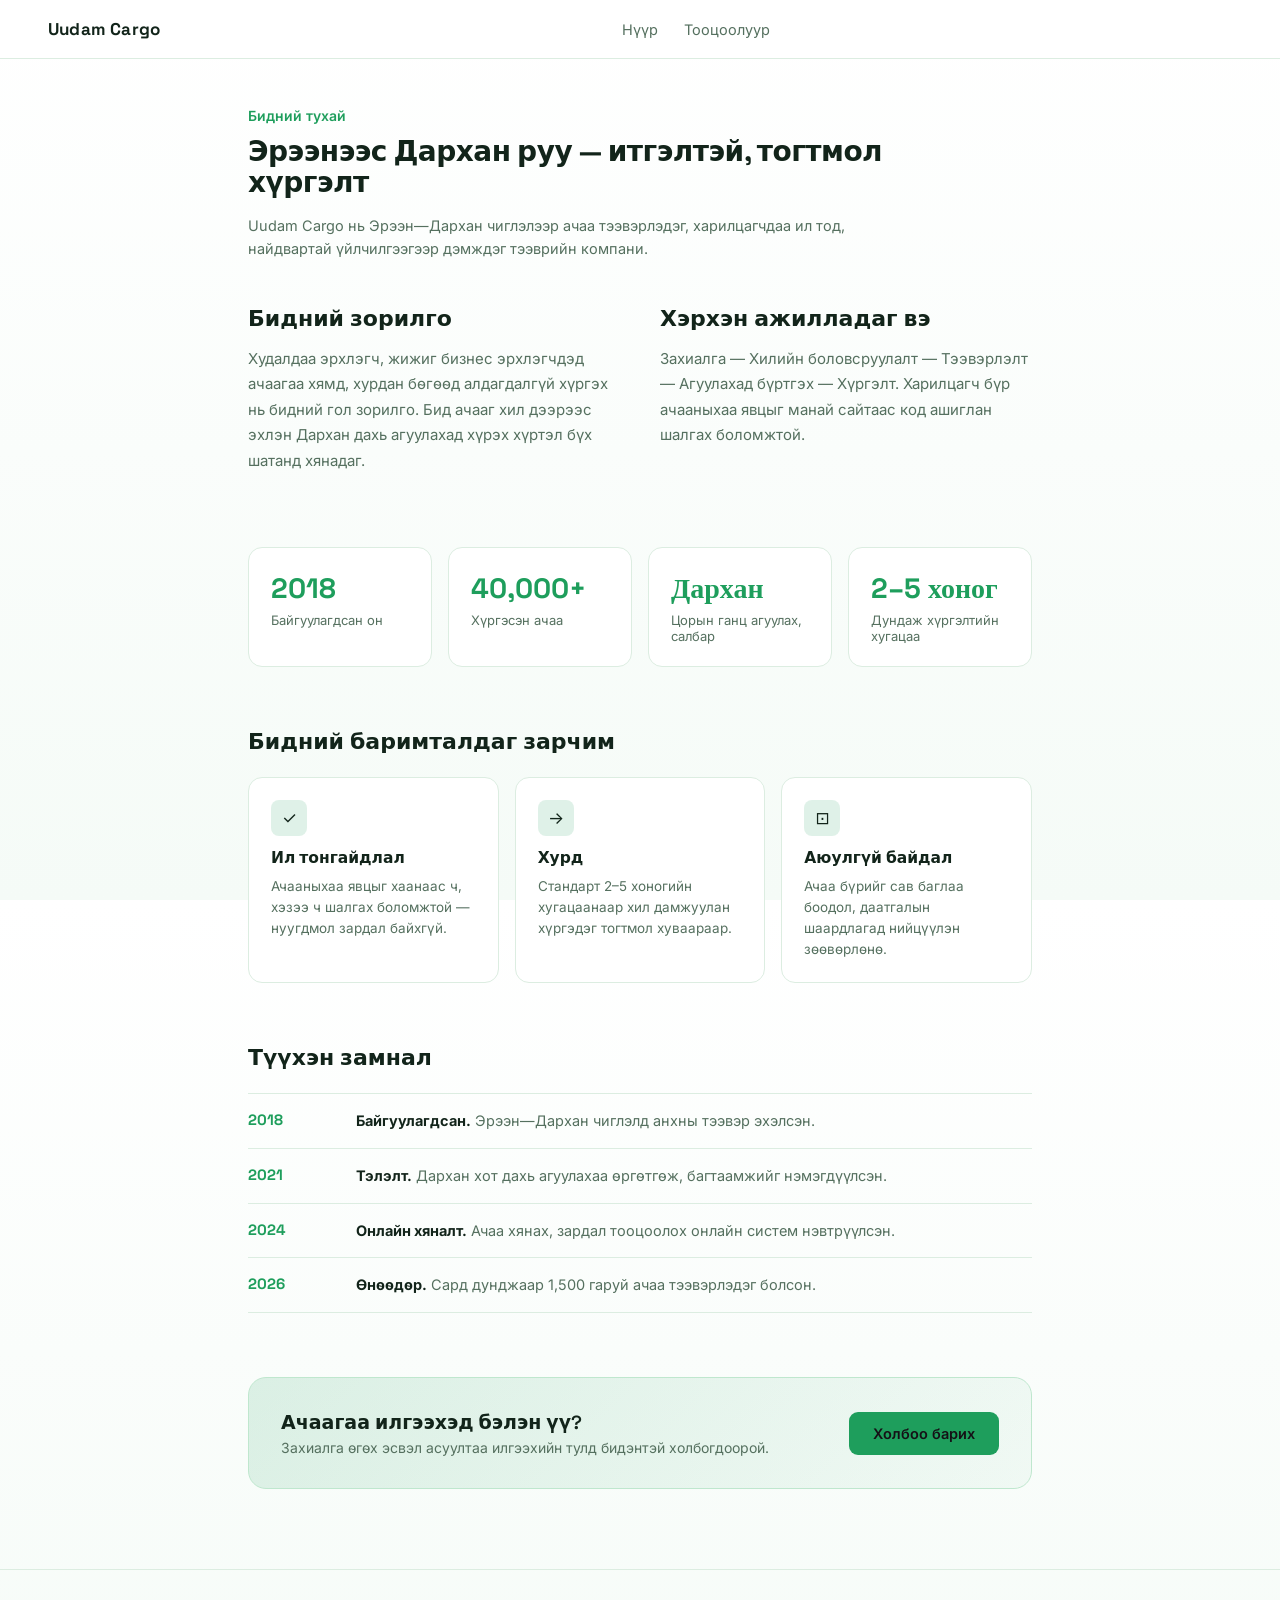
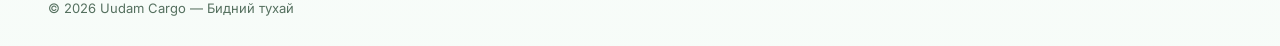
==== about.html @ 62b92b25 "edited" ====
<!DOCTYPE html>
<html lang="mn">
<head>
<meta charset="UTF-8">
<meta name="viewport" content="width=device-width, initial-scale=1, viewport-fit=cover">
<title>Бидний тухай — УУДАМ CARGO</title>
<link rel="preconnect" href="https://fonts.googleapis.com">
<link rel="preconnect" href="https://fonts.gstatic.com" crossorigin>
<link href="https://fonts.googleapis.com/css2?family=Space+Grotesk:wght@500;600;700&family=Inter:wght@400;500;600&display=swap" rel="stylesheet">
<link rel="stylesheet" href="style.css">
</head>
<body>

<header>
  <a class="brand" href="index.html">
    <div class="logo-word">Uudam Cargo</div>
  </a>
  <nav>
    <a href="index.html">Нүүр</a>
    <a href="calculator.html">Тооцоолуур</a>
  </nav>
  <div class="header-actions">
    <button class="hamburger-btn" id="hamburgerBtn" onclick="toggleDrawer()" aria-label="Цэс нээх">
      <span></span>
      <span></span>
      <span></span>
    </button>
  </div>
</header>

<nav class="nav-drawer" id="navDrawer">
  <button class="drawer-close" onclick="toggleDrawer()" aria-label="Хаах">×</button>
  <a href="#" style="color:var(--text)">Бидний тухай</a>
  <a href="index.html#contact">Холбоо барих</a>
</nav>

<main>
  <div class="eyebrow">Бидний тухай</div>
  <h1>Эрээнээс Дархан руу — итгэлтэй, тогтмол хүргэлт</h1>
  <p class="sub">Uudam Cargo нь Эрээн—Дархан чиглэлээр ачаа тээвэрлэдэг, харилцагчдаа ил тод, найдвартай үйлчилгээгээр дэмждэг тээврийн компани.</p>

  <div class="story">
    <div>
      <h2>Бидний зорилго</h2>
      <p>Худалдаа эрхлэгч, жижиг бизнес эрхлэгчдэд ачаагаа хямд, хурдан бөгөөд алдагдалгүй хүргэх нь бидний гол зорилго. Бид ачааг хил дээрээс эхлэн Дархан дахь агуулахад хүрэх хүртэл бүх шатанд хянадаг.</p>
    </div>
    <div>
      <h2>Хэрхэн ажилладаг вэ</h2>
      <p>Захиалга — Хилийн боловсруулалт — Тээвэрлэлт — Агуулахад бүртгэх — Хүргэлт. Харилцагч бүр ачааныхаа явцыг манай сайтаас код ашиглан шалгах боломжтой.</p>
    </div>
  </div>

  <div class="stats">
    <div class="stat"><div class="n">2018</div><div class="l">Байгуулагдсан он</div></div>
    <div class="stat"><div class="n">40,000+</div><div class="l">Хүргэсэн ачаа</div></div>
    <div class="stat"><div class="n">Дархан</div><div class="l">Цорын ганц агуулах, салбар</div></div>
    <div class="stat"><div class="n">2–5 хоног</div><div class="l">Дундаж хүргэлтийн хугацаа</div></div>
  </div>

  <div class="values">
    <h2>Бидний баримталдаг зарчим</h2>
    <div class="value-grid">
      <div class="value-card">
        <div class="ic">✓</div>
        <h3>Ил тонгайдлал</h3>
        <p>Ачааныхаа явцыг хаанаас ч, хэзээ ч шалгах боломжтой — нуугдмол зардал байхгүй.</p>
      </div>
      <div class="value-card">
        <div class="ic">→</div>
        <h3>Хурд</h3>
        <p>Стандарт 2–5 хоногийн хугацаанаар хил дамжуулан хүргэдэг тогтмол хуваараар.</p>
      </div>
      <div class="value-card">
        <div class="ic">⊡</div>
        <h3>Аюулгүй байдал</h3>
        <p>Ачаа бүрийг сав баглаа боодол, даатгалын шаардлагад нийцүүлэн зөөвөрлөнө.</p>
      </div>
    </div>
  </div>

  <div class="timeline">
    <h2>Түүхэн замнал</h2>
    <div class="t-row">
      <div class="yr">2018</div>
      <p><strong>Байгуулагдсан.</strong> Эрээн—Дархан чиглэлд анхны тээвэр эхэлсэн.</p>
    </div>
    <div class="t-row">
      <div class="yr">2021</div>
      <p><strong>Тэлэлт.</strong> Дархан хот дахь агуулахаа өргөтгөж, багтаамжийг нэмэгдүүлсэн.</p>
    </div>
    <div class="t-row">
      <div class="yr">2024</div>
      <p><strong>Онлайн хяналт.</strong> Ачаа хянах, зардал тооцоолох онлайн систем нэвтрүүлсэн.</p>
    </div>
    <div class="t-row">
      <div class="yr">2026</div>
      <p><strong>Өнөөдөр.</strong> Сард дунджаар 1,500 гаруй ачаа тээвэрлэдэг болсон.</p>
    </div>
  </div>

  <div class="cta-band">
    <div>
      <h3>Ачаагаа илгээхэд бэлэн үү?</h3>
      <p>Захиалга өгөх эсвэл асуултаа илгээхийн тулд бидэнтэй холбогдоорой.</p>
    </div>
    <button class="cta-btn">Холбоо барих</button>
  </div>
</main>

<footer>© 2026 Uudam Cargo — Бидний тухай</footer>

<script>
  function toggleDrawer(){
    document.getElementById('navDrawer').classList.toggle('open');
  }
  document.addEventListener('click', function(e){
    var drawer = document.getElementById('navDrawer');
    var btn = document.getElementById('hamburgerBtn');
    if(!drawer.contains(e.target) && !btn.contains(e.target) && drawer.classList.contains('open')){
      drawer.classList.remove('open');
    }
  });
</script>

</body>
</html>
---- style.css ----
/* =============================================
   Uudam Cargo — Shared / Homepage styles
   ============================================= */
  :root{
    --bg:#FFFFFF;
    --bg2:#F5FBF7;
    --panel:#FFFFFF;
    --line:#DCEDE1;
    --text:#12241A;
    --muted:#55705F;
    --amber:#1E9E5C;
    --amber-dim:#BFE7CE;
    --ok:#16A34A;
  }
  @media (prefers-color-scheme: dark){
    :root:not([data-theme="light"]){
      --bg:#0D1712; --bg2:#122019; --panel:#16231C; --line:#22392C;
      --text:#EAF3EC; --muted:#8FAB9B; --amber:#34D399; --amber-dim:#1F5C3E; --ok:#34D399;
    }
  }
  *{box-sizing:border-box; margin:0; padding:0;}
  html{scroll-padding-top:env(safe-area-inset-top,0px); scroll-behavior:smooth;}
  html,body{height:100%;}
  body{
    background:
      radial-gradient(1200px 600px at 85% -10%, rgba(30,158,92,0.10), transparent 60%),
      linear-gradient(180deg, var(--bg) 0%, var(--bg2) 100%);
    color:var(--text);
    font-family:'Inter', system-ui, -apple-system, sans-serif;
    padding-top:env(safe-area-inset-top,0px);
    padding-bottom:env(safe-area-inset-bottom,0px);
    min-height:100%;
    overflow-x:hidden;
  }
  h1,h2,h3, .logo-word{ font-family:'Space Grotesk', system-ui, sans-serif; }

  /* header */
  header{
    position:sticky; top:env(safe-area-inset-top,0px); z-index:20;
    display:flex; align-items:center; justify-content:space-between;
    padding:18px clamp(18px,4vw,48px);
    background:rgba(255,255,255,0.82);
    backdrop-filter:blur(10px);
    border-bottom:1px solid var(--line);
  }
  @media (prefers-color-scheme: dark){
    :root:not([data-theme="light"]) header{ background:rgba(13,23,18,0.75); }
  }
  .brand{display:flex; align-items:center; gap:10px;}
  .mark{
    width:38px; height:38px; border-radius:9px;
    background:linear-gradient(135deg, var(--amber), #0E7A44);
    display:flex; align-items:center; justify-content:center;
    font-family:'Space Grotesk'; font-weight:700; color:#151016; font-size:18px;
    box-shadow:0 4px 14px rgba(30,158,92,0.35);
  }
  .logo-word{font-size:19px; font-weight:700; letter-spacing:0.2px;}
  .logo-word span{color:var(--amber);}
  nav{display:flex; gap:26px; font-size:14.5px; color:var(--muted);}
  nav a{color:inherit; text-decoration:none;}
  nav a:hover{color:var(--text);}
  .hdr-cta{
    background:var(--amber); color:#151016; border:none; padding:10px 18px;
    border-radius:8px; font-weight:600; font-size:14.5px; cursor:pointer;
    font-family:inherit;
  }
  .hdr-cta:hover{filter:brightness(1.06);}

  /* header actions & hamburger menu */
  .header-actions{display:flex; align-items:center; gap:12px;}
  .hamburger-btn{
    width:44px; height:44px; border:none; background:transparent;
    cursor:pointer; padding:8px; display:flex; flex-direction:column;
    justify-content:center; gap:5px; align-items:center;
  }
  .hamburger-btn span{
    width:24px; height:2px; background:var(--text);
    border-radius:1px; transition:all 0.3s ease;
  }
  .hamburger-btn:hover span{background:var(--amber);}
  @media (min-width:681px){
    .hamburger-btn{display:none;}
  }

  /* navigation drawer */
  .nav-drawer{
    position:fixed; top:0; right:0; height:100vh;
    width:280px; background:var(--panel);
    border-left:1px solid var(--line);
    z-index:40; padding-top:env(safe-area-inset-top,0px);
    transform:translateX(100%); transition:transform 0.3s ease;
    box-shadow:-8px 0 32px rgba(0,0,0,0.15);
    overflow-y:auto; display:flex; flex-direction:column;
  }
  .nav-drawer.open{transform:translateX(0);}
  .drawer-close{
    background:transparent; border:none; cursor:pointer;
    font-size:32px; color:var(--text); margin:8px 12px 16px auto;
    width:44px; height:44px; display:flex; align-items:center;
    justify-content:center; padding:0;
  }
  .drawer-close:hover{color:var(--amber);}
  .nav-drawer a{
    display:block; padding:16px 22px; color:var(--text);
    text-decoration:none; border-bottom:1px solid var(--line);
    font-size:15.5px; font-weight:500; transition:background 0.2s;
  }
  .nav-drawer a:last-of-type{border-bottom:none;}
  .nav-drawer a:hover{background:rgba(30,158,92,0.08); color:var(--amber);}
  @media (min-width:681px){
    .nav-drawer{display:none;}
  }

  /* hero */
  .hero{
    padding:clamp(40px,7vw,84px) clamp(18px,4vw,48px) 30px;
    display:grid; grid-template-columns: 1fr; gap:28px;
    max-width:1180px; margin:0 auto;
  }
  .hero-top{max-width:640px;}
  .eyebrow{color:var(--amber); font-weight:600; font-size:14px; margin-bottom:14px;}
  h1{font-size:clamp(32px,5vw,52px); line-height:1.08; font-weight:700; letter-spacing:-0.5px;}
  .hero-sub{color:var(--muted); font-size:16.5px; margin-top:16px; line-height:1.55; max-width:520px;}

  /* track box */
  .track-box{
    margin-top:30px;
    background:var(--panel);
    border:1px solid var(--line);
    border-radius:16px;
    padding:22px;
    max-width:640px;
  }
  .track-box h3{font-size:16px; font-weight:600; margin-bottom:4px;}
  .track-box p.hint{color:var(--muted); font-size:13.5px; margin-bottom:16px;}
  .track-row{display:flex; gap:10px; flex-wrap:wrap;}
  .track-row input{
    flex:1; min-width:180px;
    background:var(--bg);
    border:1px solid var(--line);
    color:var(--text);
    padding:13px 14px; border-radius:9px; font-size:15px; font-family:inherit;
  }
  .track-row input:focus{outline:2px solid var(--amber); outline-offset:1px;}
  .track-row button{
    background:var(--amber); color:#151016; border:none;
    padding:13px 22px; border-radius:9px; font-weight:600; font-size:15px;
    cursor:pointer; font-family:inherit;
  }
  .track-row button:hover{filter:brightness(1.06);}
  #trackResult{margin-top:16px; font-size:14.5px; display:none; padding:13px 14px; border-radius:9px; border:1px solid var(--line);}
  #trackResult.show{display:block;}
  #trackResult.found{border-color:var(--ok); color:var(--ok); background:rgba(76,195,138,0.08);}
  #trackResult.notfound{border-color:#D9A88F; color:#B23A22; background:rgba(201,106,76,0.08);}
  .sample-codes{color:var(--muted); font-size:12.5px; margin-top:10px;}
  .sample-codes b{color:var(--text); font-weight:600;}

  /* layout with side widget */
  .content-wrap{
    max-width:1180px; margin:0 auto; padding:0 clamp(18px,4vw,48px) 70px;
    display:grid; grid-template-columns: 1fr; gap:20px;
    position:relative;
  }

  /* floating calculator widget - right side */
  .calc-widget{
    position:fixed;
    right:22px;
    bottom:22px;
    z-index:30;
  }
  .calc-fab{
    width:64px; height:64px; border-radius:50%;
    background:linear-gradient(135deg, var(--amber), #0E7A44);
    border:none; cursor:pointer;
    display:flex; align-items:center; justify-content:center;
    box-shadow:0 8px 24px rgba(30,158,92,0.40);
  }
  .calc-fab svg{width:28px; height:28px; stroke:#FFFFFF;}
  .calc-fab:hover{transform:translateY(-2px); transition:transform .15s ease;}
  .calc-panel{
    position:absolute; bottom:78px; right:0;
    width:280px;
    background:var(--panel); border:1px solid var(--line); border-radius:16px;
    padding:18px; box-shadow:0 16px 48px rgba(0,0,0,0.35);
    display:none;
  }
  .calc-panel.open{display:block;}
  .calc-panel h4{font-size:15px; font-weight:600; margin-bottom:12px;}
  .calc-field{margin-bottom:10px;}
  .calc-field label{font-size:12.5px; color:var(--muted); display:block; margin-bottom:5px;}
  .calc-field input, .calc-field select{
    width:100%; background:var(--bg); border:1px solid var(--line); color:var(--text);
    padding:9px 10px; border-radius:8px; font-size:14px; font-family:inherit;
  }
  .calc-result{
    margin-top:12px; padding:12px; border-radius:9px;
    background:rgba(30,158,92,0.10); border:1px solid var(--amber-dim);
    font-size:14px;
  }
  .calc-result .big{font-size:20px; font-weight:700; font-family:'Space Grotesk'; color:var(--amber);}

  /* info cards */
  .grid3{display:grid; grid-template-columns:repeat(3,1fr); gap:16px; margin-top:8px;}
  @media (max-width:760px){ .grid3{grid-template-columns:1fr;} }
  .card{background:var(--panel); border:1px solid var(--line); border-radius:14px; padding:20px;}
  .card .num{color:var(--amber); font-family:'Space Grotesk'; font-weight:700; font-size:22px; margin-bottom:6px;}
  .card p{color:var(--muted); font-size:14px; line-height:1.5;}

  .contact-section{
    max-width:1180px; margin:0 auto; padding:20px clamp(18px,4vw,48px) 60px;
  }
  .contact-section .eyebrow{margin-bottom:10px;}
  .contact-section h2{font-size:clamp(24px,3.5vw,32px); font-weight:700; letter-spacing:-0.3px; max-width:620px;}
  .contact-section .lead{color:var(--muted); font-size:15.5px; margin-top:12px; max-width:620px; line-height:1.6;}

  .addr-box{
    margin-top:26px; background:var(--panel); border:1px solid var(--amber-dim); border-radius:16px;
    padding:20px 22px;
  }
  .addr-label{font-size:12.5px; color:var(--amber); font-weight:600; margin-bottom:10px;}
  .addr-text{
    font-family:'Space Grotesk', monospace; font-size:15px; line-height:1.6;
    background:var(--bg); border:1px solid var(--line); border-radius:10px;
    padding:14px 16px; word-break:break-word;
  }
  .copy-btn{
    margin-top:12px; background:var(--amber); color:#0B140F; border:none;
    padding:10px 20px; border-radius:8px; font-weight:600; font-size:14px;
    cursor:pointer; font-family:inherit;
  }
  .copy-btn:hover{filter:brightness(1.06);}
  .copy-btn.copied{background:var(--ok);}
  .contact-grid{margin-top:28px; display:grid; grid-template-columns:1fr 1fr; gap:20px;}
  .contact-grid-simplified{margin-top:28px; display:grid; grid-template-columns:1fr; gap:20px;}
  @media (max-width:760px){ .contact-grid{grid-template-columns:1fr;} }
  .info-card{background:var(--panel); border:1px solid var(--line); border-radius:16px; padding:26px;}
  .info-row{display:flex; gap:12px; padding:12px 0; border-bottom:1px solid var(--line);}
  .info-row:last-child{border-bottom:none;}
  .info-row .ic{
    width:34px; height:34px; border-radius:8px; background:rgba(30,158,92,0.12);
    display:flex; align-items:center; justify-content:center; font-size:16px; flex-shrink:0;
  }
  .info-row .t{font-size:12.5px; color:var(--muted); margin-bottom:2px;}
  .info-row .v{font-size:14.5px; font-weight:500;}
  .info-row .v a{color:inherit; text-decoration:none;}

  .video-card{
    background:var(--panel); border:1px solid var(--line); border-radius:16px;
    padding:22px; display:flex; flex-direction:column; justify-content:space-between;
    text-decoration:none; color:inherit;
  }
  .video-card .video-thumb{
    background:linear-gradient(135deg, rgba(30,158,92,0.16), rgba(14,122,68,0.06));
    border:1px solid var(--amber-dim); border-radius:12px;
    height:150px; display:flex; align-items:center; justify-content:center; position:relative;
  }
  .video-card .play-badge{
    width:56px; height:56px; border-radius:50%;
    background:linear-gradient(135deg, var(--amber), #0E7A44);
    display:flex; align-items:center; justify-content:center;
    box-shadow:0 6px 18px rgba(30,158,92,0.35);
  }
  .video-card .play-badge svg{width:20px; height:20px; fill:#FFFFFF; margin-left:3px;}
  .video-card h3{font-size:15.5px; font-weight:600; margin-top:16px;}
  .video-card p{color:var(--muted); font-size:13px; margin-top:6px; line-height:1.5;}
  .video-card:hover .play-badge{filter:brightness(1.08);}

  footer{
    border-top:1px solid var(--line);
    padding:34px clamp(18px,4vw,48px);
    display:flex; flex-wrap:wrap; gap:18px; justify-content:space-between; align-items:center;
    color:var(--muted); font-size:13.5px;
  }
  footer a{color:var(--text); text-decoration:none;}

  @media (max-width:520px){
    .calc-widget{right:14px; bottom:14px;}
    .calc-panel{width:calc(100vw - 48px); right:-8px;}
  }
  @media (max-width:680px){
    header{flex-wrap:nowrap; gap:12px; padding:14px 18px;}
    .logo-word{font-size:17px;}
    nav{display:flex; gap:18px; font-size:14px; order:unset;}
    nav a{display:none;}
    .hamburger-btn{display:flex;}
    .track-row{flex-direction:column;}
    .track-row button{width:100%;}
  }

/* =============================================
   Тооцоолуур (calculator.html) — page-specific
   ============================================= */
  :root{
    --bg:#FFFFFF; --bg2:#F5FBF7; --panel:#FFFFFF; --line:#DCEDE1;
    --text:#12241A; --muted:#55705F; --amber:#1E9E5C; --amber-dim:#BFE7CE; --ok:#16A34A;
  }
  @media (prefers-color-scheme: dark){
    :root:not([data-theme="light"]){
      --bg:#0D1712; --bg2:#122019; --panel:#16231C; --line:#22392C;
      --text:#EAF3EC; --muted:#8FAB9B; --amber:#34D399; --amber-dim:#1F5C3E; --ok:#34D399;
    }
  }
  *{box-sizing:border-box; margin:0; padding:0;}
  html{scroll-padding-top:env(safe-area-inset-top,0px);}
  html,body{height:100%;}
  body{
    background:
      radial-gradient(1200px 600px at 85% -10%, rgba(30,158,92,0.10), transparent 60%),
      linear-gradient(180deg, var(--bg) 0%, var(--bg2) 100%);
    color:var(--text); font-family:'Inter', system-ui, sans-serif;
    padding-top:env(safe-area-inset-top,0px); padding-bottom:env(safe-area-inset-bottom,0px);
    min-height:100%;
  }
  h1,h2,.logo-word{ font-family:'Space Grotesk', system-ui, sans-serif; }

  header{
    position:sticky; top:env(safe-area-inset-top,0px); z-index:20;
    display:flex; align-items:center; justify-content:space-between;
    padding:18px clamp(18px,4vw,48px);
    background:rgba(255,255,255,0.82); backdrop-filter:blur(10px);
    border-bottom:1px solid var(--line);
  }
  @media (prefers-color-scheme: dark){
    :root:not([data-theme="light"]) header{ background:rgba(13,23,18,0.75); }
  }
  .brand{display:flex; align-items:center; gap:10px; text-decoration:none; color:inherit;}
  .mark{
    width:38px; height:38px; border-radius:9px;
    background:linear-gradient(135deg, var(--amber), #0E7A44);
    display:flex; align-items:center; justify-content:center;
    font-family:'Space Grotesk'; font-weight:700; color:#151016; font-size:18px;
    box-shadow:0 4px 14px rgba(30,158,92,0.35);
  }
  .logo-word{font-size:19px; font-weight:700;}
  .logo-word span{color:var(--amber);}
  nav{display:flex; gap:26px; font-size:14.5px; color:var(--muted);}
  nav a{color:inherit; text-decoration:none;}
  nav a:hover{color:var(--text);}

  main{max-width:920px; margin:0 auto; padding:clamp(32px,6vw,64px) clamp(18px,4vw,48px) 80px;}
  .eyebrow{color:var(--amber); font-weight:600; font-size:14px; margin-bottom:12px;}
  h1{font-size:clamp(28px,4.5vw,42px); line-height:1.1; font-weight:700; letter-spacing:-0.5px; max-width:600px;}
  .sub{color:var(--muted); font-size:16px; margin-top:14px; max-width:540px; line-height:1.55;}

  .layout{
    margin-top:36px; display:grid; grid-template-columns: 1.1fr 0.9fr; gap:24px;
  }
  @media (max-width:820px){ .layout{grid-template-columns:1fr;} }

  .panel{
    background:var(--panel); border:1px solid var(--line); border-radius:18px; padding:28px;
  }
  .field{margin-bottom:18px;}
  .field label{font-size:13.5px; color:var(--muted); display:block; margin-bottom:7px; font-weight:500;}
  .field input, .field select{
    width:100%; background:var(--bg); border:1px solid var(--line); color:var(--text);
    padding:13px 14px; border-radius:10px; font-size:15px; font-family:inherit;
  }
  .field input:focus, .field select:focus{outline:2px solid var(--amber); outline-offset:1px;}
  .two-col{display:grid; grid-template-columns:1fr 1fr; gap:14px;}

  .type-grid{display:grid; grid-template-columns:repeat(3,1fr); gap:10px; margin-bottom:18px;}
  @media (max-width:480px){ .type-grid{grid-template-columns:1fr;} }
  .type-opt{
    border:1px solid var(--line); border-radius:10px; padding:12px 10px; text-align:center;
    cursor:pointer; font-size:13px; color:var(--muted); background:var(--bg);
  }
  .type-opt.active{border-color:var(--amber); color:var(--text); background:rgba(30,158,92,0.10);}
  .type-opt .rate{display:block; font-weight:700; color:var(--amber); font-size:14.5px; margin-top:3px; font-family:'Space Grotesk';}

  .result-panel{
    background:linear-gradient(160deg, var(--panel), var(--bg2));
    border:1px solid var(--amber-dim);
    height:fit-content; position:sticky; top:96px;
  }
  .result-panel .label{color:var(--muted); font-size:13.5px; margin-bottom:6px;}
  .result-panel .total{font-family:'Space Grotesk'; font-weight:700; font-size:38px; color:var(--amber); line-height:1.1;}
  .breakdown{margin-top:20px; border-top:1px solid var(--line); padding-top:16px;}
  .breakdown-row{display:flex; justify-content:space-between; font-size:14px; padding:6px 0; color:var(--muted);}
  .breakdown-row span:last-child{color:var(--text); font-weight:500;}
  .note{margin-top:18px; font-size:12.5px; color:var(--muted); line-height:1.5;}

  footer{
    border-top:1px solid var(--line); padding:30px clamp(18px,4vw,48px);
    color:var(--muted); font-size:13px; text-align:center;
  }
  @media (max-width:680px){
    header{flex-wrap:wrap; row-gap:12px; padding:14px 18px;}
    .logo-word{font-size:17px;}
    nav{order:3; width:100%; justify-content:center; gap:16px; font-size:13.5px; padding-top:8px; border-top:1px solid var(--line);}
    .two-col{grid-template-columns:1fr;}
    .result-panel{position:static;}
  }

/* =============================================
   Бидний тухай (about.html) — page-specific
   ============================================= */
  :root{
    --bg:#FFFFFF; --bg2:#F5FBF7; --panel:#FFFFFF; --line:#DCEDE1;
    --text:#12241A; --muted:#55705F; --amber:#1E9E5C; --amber-dim:#BFE7CE; --ok:#16A34A;
  }
  @media (prefers-color-scheme: dark){
    :root:not([data-theme="light"]){
      --bg:#0D1712; --bg2:#122019; --panel:#16231C; --line:#22392C;
      --text:#EAF3EC; --muted:#8FAB9B; --amber:#34D399; --amber-dim:#1F5C3E; --ok:#34D399;
    }
  }
  *{box-sizing:border-box; margin:0; padding:0;}
  html{scroll-padding-top:env(safe-area-inset-top,0px);}
  html,body{height:100%;}
  body{
    background:
      radial-gradient(1200px 600px at 85% -10%, rgba(30,158,92,0.10), transparent 60%),
      linear-gradient(180deg, var(--bg) 0%, var(--bg2) 100%);
    color:var(--text); font-family:'Inter', system-ui, sans-serif;
    padding-top:env(safe-area-inset-top,0px); padding-bottom:env(safe-area-inset-bottom,0px);
    min-height:100%;
  }
  h1,h2,.logo-word{ font-family:'Space Grotesk', system-ui, sans-serif; }

  header{
    position:sticky; top:env(safe-area-inset-top,0px); z-index:20;
    display:flex; align-items:center; justify-content:space-between;
    padding:18px clamp(18px,4vw,48px);
    background:rgba(255,255,255,0.82); backdrop-filter:blur(10px);
    border-bottom:1px solid var(--line);
  }
  @media (prefers-color-scheme: dark){
    :root:not([data-theme="light"]) header{ background:rgba(13,23,18,0.75); }
  }
  .brand{display:flex; align-items:center; gap:10px; text-decoration:none; color:inherit;}
  .mark{
    width:38px; height:38px; border-radius:9px;
    background:linear-gradient(135deg, var(--amber), #0E7A44);
    display:flex; align-items:center; justify-content:center;
    font-family:'Space Grotesk'; font-weight:700; color:#151016; font-size:18px;
    box-shadow:0 4px 14px rgba(30,158,92,0.35);
  }
  .logo-word{font-size:19px; font-weight:700;}
  .logo-word span{color:var(--amber);}
  nav{display:flex; gap:26px; font-size:14.5px; color:var(--muted);}
  nav a{color:inherit; text-decoration:none;}
  nav a:hover{color:var(--text);}

  main{max-width:980px; margin:0 auto; padding:clamp(32px,6vw,64px) clamp(18px,4vw,48px) 80px;}
  .eyebrow{color:var(--amber); font-weight:600; font-size:14px; margin-bottom:12px;}
  h1{font-size:clamp(28px,4.5vw,44px); line-height:1.1; font-weight:700; letter-spacing:-0.5px; max-width:640px;}
  .sub{color:var(--muted); font-size:16px; margin-top:16px; max-width:600px; line-height:1.6;}

  .story{margin-top:44px; display:grid; grid-template-columns:1fr 1fr; gap:40px; align-items:start;}
  @media (max-width:760px){ .story{grid-template-columns:1fr;} }
  .story h2{font-size:22px; font-weight:600; margin-bottom:14px;}
  .story p{color:var(--muted); font-size:15px; line-height:1.7; margin-bottom:14px;}

  .stats{margin-top:60px; display:grid; grid-template-columns:repeat(4,1fr); gap:16px;}
  @media (max-width:760px){ .stats{grid-template-columns:repeat(2,1fr);} }
  .stat{background:var(--panel); border:1px solid var(--line); border-radius:14px; padding:22px;}
  .stat .n{font-family:'Space Grotesk'; font-weight:700; color:var(--amber); font-size:28px;}
  .stat .l{color:var(--muted); font-size:13px; margin-top:6px;}

  .values{margin-top:60px;}
  .values h2{font-size:22px; font-weight:600; margin-bottom:22px;}
  .value-grid{display:grid; grid-template-columns:repeat(3,1fr); gap:16px;}
  @media (max-width:760px){ .value-grid{grid-template-columns:1fr;} }
  .value-card{background:var(--panel); border:1px solid var(--line); border-radius:14px; padding:22px;}
  .value-card .ic{
    width:36px; height:36px; border-radius:8px; background:rgba(30,158,92,0.14);
    display:flex; align-items:center; justify-content:center; font-size:17px; margin-bottom:12px;
  }
  .value-card h3{font-size:15.5px; font-weight:600; margin-bottom:8px;}
  .value-card p{color:var(--muted); font-size:13.5px; line-height:1.55;}

  .timeline{margin-top:60px;}
  .timeline h2{font-size:22px; font-weight:600; margin-bottom:22px;}
  .t-row{display:grid; grid-template-columns:90px 1fr; gap:18px; padding:16px 0; border-top:1px solid var(--line);}
  .t-row:last-child{border-bottom:1px solid var(--line);}
  .t-row .yr{font-family:'Space Grotesk'; font-weight:700; color:var(--amber); font-size:15px;}
  .t-row p{color:var(--muted); font-size:14.5px; line-height:1.5;}
  .t-row strong{color:var(--text);}

  .cta-band{
    margin-top:64px; background:linear-gradient(135deg, rgba(30,158,92,0.14), rgba(30,158,92,0.04));
    border:1px solid var(--amber-dim); border-radius:18px; padding:32px;
    display:flex; flex-wrap:wrap; gap:18px; align-items:center; justify-content:space-between;
  }
  .cta-band h3{font-size:19px; font-weight:600;}
  .cta-band p{color:var(--muted); font-size:14px; margin-top:4px;}
  .cta-btn{
    background:var(--amber); color:#151016; border:none; padding:13px 24px;
    border-radius:9px; font-weight:600; font-size:14.5px; cursor:pointer; font-family:inherit;
    white-space:nowrap;
  }

  footer{
    border-top:1px solid var(--line); padding:30px clamp(18px,4vw,48px);
    color:var(--muted); font-size:13px; text-align:center;
  }
  @media (max-width:680px){
    header{flex-wrap:wrap; row-gap:12px; padding:14px 18px;}
    .logo-word{font-size:17px;}
    nav{order:3; width:100%; justify-content:center; gap:16px; font-size:13.5px; padding-top:8px; border-top:1px solid var(--line);}
    .story{grid-template-columns:1fr;}
    .cta-band{flex-direction:column; align-items:flex-start;}
  }

/* =============================================
   Админ (admin.html) — page-specific
   ============================================= */
  :root{
    --bg:#FFFFFF; --bg2:#F5FBF7; --panel:#FFFFFF; --line:#DCEDE1;
    --text:#12241A; --muted:#55705F; --amber:#1E9E5C; --amber-dim:#BFE7CE; --ok:#16A34A; --err:#C0392B;
  }
  @media (prefers-color-scheme: dark){
    :root:not([data-theme="light"]){
      --bg:#0D1712; --bg2:#122019; --panel:#16231C; --line:#22392C;
      --text:#EAF3EC; --muted:#8FAB9B; --amber:#34D399; --amber-dim:#1F5C3E; --ok:#34D399; --err:#E0796A;
    }
  }
  *{box-sizing:border-box; margin:0; padding:0;}
  html,body{height:100%;}
  body{
    background:linear-gradient(180deg, var(--bg) 0%, var(--bg2) 100%);
    color:var(--text); font-family:'Inter', system-ui, sans-serif;
    padding-top:env(safe-area-inset-top,0px); padding-bottom:env(safe-area-inset-bottom,0px);
    min-height:100%;
  }
  h1,h2,.logo-word{ font-family:'Space Grotesk', system-ui, sans-serif; }

  header{
    position:sticky; top:env(safe-area-inset-top,0px); z-index:20;
    display:flex; align-items:center; justify-content:space-between;
    padding:18px clamp(18px,4vw,48px);
    background:rgba(255,255,255,0.82); backdrop-filter:blur(10px);
    border-bottom:1px solid var(--line);
  }
  @media (prefers-color-scheme: dark){
    :root:not([data-theme="light"]) header{ background:rgba(13,23,18,0.75); }
  }
  .brand{display:flex; align-items:center; gap:10px; text-decoration:none; color:inherit;}
  .mark{
    width:34px; height:34px; border-radius:8px;
    background:linear-gradient(135deg, var(--amber), #0E7A44);
    display:flex; align-items:center; justify-content:center;
    font-family:'Space Grotesk'; font-weight:700; color:#0B140F; font-size:16px;
  }
  .logo-word{font-size:17px; font-weight:700;}
  .logo-word span{color:var(--amber);}
  .tag{font-size:12px; color:var(--muted); border:1px solid var(--line); padding:4px 10px; border-radius:20px;}

  main{max-width:880px; margin:0 auto; padding:clamp(28px,5vw,48px) clamp(18px,4vw,48px) 80px;}
  h1{font-size:clamp(22px,3.5vw,28px); font-weight:700; margin-bottom:6px;}
  .sub{color:var(--muted); font-size:14.5px; margin-bottom:26px;}

  #accessMsg{
    display:none; background:rgba(192,57,43,0.08); border:1px solid #D9A88F; color:var(--err);
    padding:14px 16px; border-radius:10px; font-size:14px; margin-bottom:22px;
  }
  #accessMsg.show{display:block;}

  .panel{background:var(--panel); border:1px solid var(--line); border-radius:16px; padding:22px; margin-bottom:26px;}
  .panel h2{font-size:16px; font-weight:600; margin-bottom:16px;}
  .form-grid{display:grid; grid-template-columns:1fr 1fr 1fr 1fr; gap:12px;}
  @media (max-width:820px){ .form-grid{grid-template-columns:1fr 1fr;} }
  @media (max-width:480px){ .form-grid{grid-template-columns:1fr;} }
  .field label{font-size:12.5px; color:var(--muted); display:block; margin-bottom:6px;}
  .field input, .field select{
    width:100%; background:var(--bg); border:1px solid var(--line); color:var(--text);
    padding:11px 12px; border-radius:8px; font-size:14.5px; font-family:inherit;
  }
  .field input:focus, .field select:focus{outline:2px solid var(--amber); outline-offset:1px;}
  .save-row{margin-top:16px; display:flex; gap:10px; align-items:center;}
  .save-btn{
    background:var(--amber); color:#0B140F; border:none; padding:11px 22px;
    border-radius:8px; font-weight:600; font-size:14.5px; cursor:pointer; font-family:inherit;
  }
  .save-btn:hover{filter:brightness(1.06);}
  .save-btn:disabled{opacity:0.5; cursor:not-allowed;}
  .cancel-btn{
    background:transparent; color:var(--muted); border:1px solid var(--line); padding:11px 18px;
    border-radius:8px; font-size:14px; cursor:pointer; font-family:inherit;
  }
  .save-status{font-size:13px; color:var(--ok);}

  table{width:100%; border-collapse:collapse; font-size:14px;}
  th{text-align:left; color:var(--muted); font-weight:500; font-size:12.5px; padding:8px 10px; border-bottom:1px solid var(--line);}
  td{padding:10px; border-bottom:1px solid var(--line); vertical-align:top;}
  tr:last-child td{border-bottom:none;}
  .row-actions{display:flex; gap:8px;}
  .row-actions button{
    background:transparent; border:1px solid var(--line); color:var(--text);
    padding:6px 10px; border-radius:6px; font-size:12.5px; cursor:pointer; font-family:inherit;
  }
  .row-actions button.del{color:var(--err); border-color:#D9A88F;}
  .row-actions button:hover{border-color:var(--amber);}
  .empty{color:var(--muted); font-size:14px; padding:20px 0; text-align:center;}
  .code-cell{font-family:'Space Grotesk'; font-weight:700; color:var(--amber);}

  @media (max-width:680px){
    table, thead, tbody, th, td, tr{display:block;}
    thead{display:none;}
    tr{border-bottom:1px solid var(--line); padding:10px 0;}
    td{border:none; padding:4px 0;}
    td::before{content:attr(data-label); display:block; font-size:11.5px; color:var(--muted); margin-bottom:2px;}
  }
  .user-button{
    display:inline-flex; align-items:center; justify-content:center; gap:8px;
    border:1px solid var(--line); background:rgba(255,255,255,0.82); color:var(--text);
    border-radius:999px; padding:9px 16px; cursor:pointer; font-family:inherit;
    font-size:14px; font-weight:600; transition:all .15s ease;
  }

  .user-button:hover{
    transform:translateY(-1px); border-color:var(--amber); box-shadow:0 8px 20px rgba(30,158,92,0.12);
  }

  .user-icon{
    width:18px; height:18px; display:flex; align-items:center; justify-content:center;
  }

  .user-icon svg{
    width:18px; height:18px; fill:var(--text);
  }

  .auth-modal{
    position:fixed; inset:0; display:none; align-items:center; justify-content:center;
    z-index:100;
  }

  .auth-modal.open{
    display:flex;
  }

  .auth-modal-backdrop{
    position:absolute; inset:0; background:rgba(10,19,15,0.54);
    backdrop-filter:blur(4px);
  }

  .auth-panel{
    position:relative; width:min(420px, calc(100vw - 24px)); background:var(--panel);
    border:1px solid var(--line); border-radius:20px; box-shadow:0 24px 60px rgba(0,0,0,0.24);
    padding:24px 22px 18px; z-index:1;
  }

  .auth-close{
    position:absolute; top:14px; right:14px; width:36px; height:36px; border:none;
    background:rgba(30,158,92,0.08); color:var(--text); border-radius:50%; font-size:22px; cursor:pointer;
  }

  .auth-header{
    display:flex; align-items:center; gap:14px; margin-bottom:20px;
  }

  .auth-avatar,
  .profile-avatar-large,
  .profile-avatar {
    width:44px; height:44px; border-radius:14px; display:flex; align-items:center; justify-content:center;
    background:linear-gradient(135deg, var(--amber), #0E7A44); color:#fff; font-weight:700;
    box-shadow:0 8px 20px rgba(30,158,92,0.22);
  }

  .auth-crumb{
    font-size:12px; color:var(--amber); font-weight:700; text-transform:uppercase; letter-spacing:0.08em;
    margin-bottom:4px;
  }

  .auth-header h3{
    font-size:22px; font-weight:700; font-family:'Space Grotesk', sans-serif;
  }

  .auth-form,
  .otp-step{
    display:flex; flex-direction:column;
  }

  .auth-form label,
  .otp-step label{
    font-size:13px; color:var(--muted); margin-bottom:8px; font-weight:600;
  }

  .auth-form input,
  .otp-step input{
    width:100%; background:var(--bg); border:1px solid var(--line); color:var(--text);
    border-radius:12px; height:48px; padding:0 14px; font-size:15px; font-family:inherit;
    margin-bottom:14px;
  }

  .auth-form input:focus,
  .otp-step input:focus{
    outline:2px solid rgba(30,158,92,0.2); border-color:var(--amber);
  }

  .primary-btn,
  .secondary-btn,
  .logout-btn{
    border:none; border-radius:12px; height:46px; font-size:14px; font-weight:700; cursor:pointer;
    font-family:inherit;
  }

  .primary-btn{
    background:linear-gradient(135deg, var(--amber), #0E7A44); color:#fff; margin-bottom:12px;
  }

  .secondary-btn{
    background:rgba(30,158,92,0.08); color:var(--text); border:1px solid var(--line);
  }

  .auth-actions{
    display:flex; gap:10px; flex-wrap:wrap;
  }

  .auth-actions .primary-btn,
  .auth-actions .secondary-btn{
    flex:1; min-width:120px;
  }

  .otp-step{
    display:none; margin-top:12px;
  }

  .otp-step.visible{
    display:flex;
  }

  .auth-status{
    min-height:20px; font-size:13px; color:var(--muted); margin:4px 0 12px;
  }

  .auth-status.error{
    color:#b52d28;
  }

  .auth-status.success{
    color:var(--ok);
  }

  .profile-page{
    max-width:980px; margin:0 auto; padding:36px clamp(18px,4vw,48px) 70px;
  }

  .profile-shell{
    display:grid; gap:22px;
  }

  .profile-summary{
    display:flex; align-items:center; gap:14px;
  }

  .profile-avatar-large{
    width:56px; height:56px; border-radius:18px; font-size:24px;
  }

  .profile-summary h1{
    font-size:clamp(28px,4vw,42px); font-weight:700; font-family:'Space Grotesk', sans-serif;
    letter-spacing:-0.03em;
  }

  .profile-card,
  .shipments-panel{
    background:var(--panel); border:1px solid var(--line); border-radius:18px; padding:22px;
  }

  .info-row{
    display:flex; align-items:center; justify-content:space-between; gap:18px; padding:12px 0;
  }

  .info-row .label{
    color:var(--muted); font-size:13px; font-weight:600;
  }

  .logout-btn{
    background:#0E1712; color:#fff; margin-top:16px; width:auto; padding:0 18px;
  }

  .shipments-header h2{
    font-size:20px; font-weight:700; margin-bottom:18px; font-family:'Space Grotesk', sans-serif;
  }

  .shipments-list{
    display:grid; gap:14px;
  }

  .shipment-item{
    border:1px solid var(--line); border-radius:14px; padding:16px 18px; background:rgba(30,158,92,0.02);
  }

  .shipment-top{
    display:flex; justify-content:space-between; gap:12px; align-items:center; flex-wrap:wrap;
    margin-bottom:8px;
  }

  .shipment-id{
    font-weight:700; color:var(--text); font-family:'Space Grotesk', sans-serif;
  }

  .shipment-status{
    background:rgba(30,158,92,0.08); color:var(--amber); border-radius:999px; padding:5px 10px;
    font-size:12px; font-weight:700;
  }

  .shipment-meta{
    color:var(--muted); font-size:14px; line-height:1.7;
  }

  .empty-state{
    border:1px dashed var(--line); border-radius:14px; padding:22px; color:var(--muted); text-align:center;
    background:rgba(30,158,92,0.02);
  }

  .is-loading {
    opacity:.75; cursor:wait;
  }

  @media (max-width:680px){
    .header-actions{gap:8px;}
    .user-button{padding:8px 12px; font-size:13px;}
    .auth-actions{flex-direction:column;}
    .auth-actions .primary-btn,
    .auth-actions .secondary-btn{width:100%;}
    .profile-summary{align-items:flex-start;}
    .info-row{flex-direction:column; align-items:flex-start;}
  }
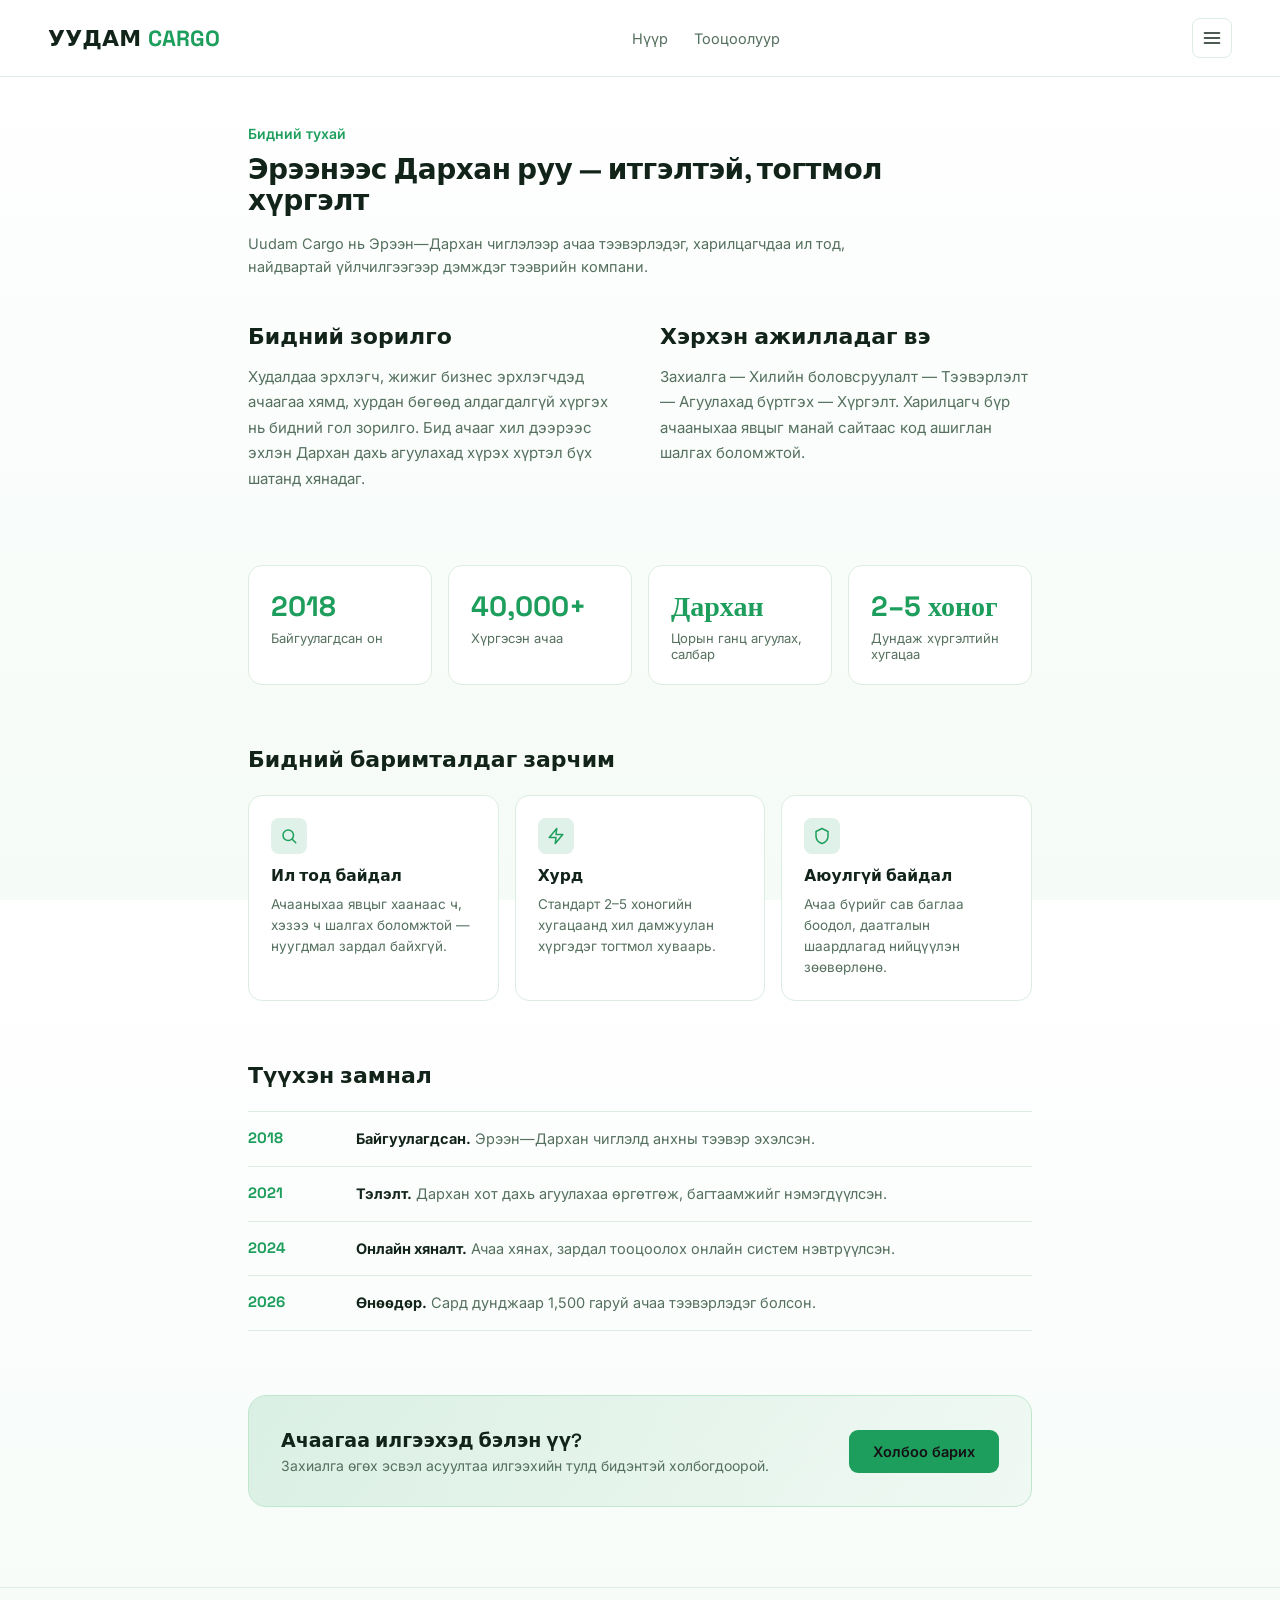
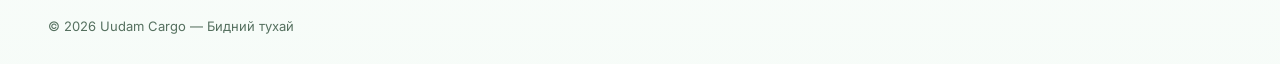
==== commit c68c7436: "h" ====
--- a/about.html
+++ b/about.html
@@ -13,26 +13,36 @@
 
 <header>
   <a class="brand" href="index.html">
-    <div class="logo-word">Uudam Cargo</div>
+    <div class="logo-word">УУДАМ <span>CARGO</span></div>
   </a>
   <nav>
     <a href="index.html">Нүүр</a>
     <a href="calculator.html">Тооцоолуур</a>
   </nav>
   <div class="header-actions">
-    <button class="hamburger-btn" id="hamburgerBtn" onclick="toggleDrawer()" aria-label="Цэс нээх">
-      <span></span>
-      <span></span>
-      <span></span>
+    <button class="menu-btn" onclick="toggleMenu()" aria-label="Цэс">
+      <svg viewBox="0 0 24 24" fill="none" stroke="currentColor" stroke-width="2" stroke-linecap="round">
+        <line x1="3" y1="6" x2="21" y2="6"></line>
+        <line x1="3" y1="12" x2="21" y2="12"></line>
+        <line x1="3" y1="18" x2="21" y2="18"></line>
+      </svg>
     </button>
   </div>
 </header>
 
-<nav class="nav-drawer" id="navDrawer">
-  <button class="drawer-close" onclick="toggleDrawer()" aria-label="Хаах">×</button>
-  <a href="#" style="color:var(--text)">Бидний тухай</a>
-  <a href="index.html#contact">Холбоо барих</a>
-</nav>
+<div class="side-drawer" id="sideDrawer">
+  <div class="drawer-overlay" onclick="toggleMenu()"></div>
+  <div class="drawer-panel">
+    <button class="drawer-close" onclick="toggleMenu()" aria-label="Хаах">
+      <svg viewBox="0 0 24 24" fill="none" stroke="currentColor" stroke-width="2" stroke-linecap="round">
+        <line x1="4" y1="4" x2="20" y2="20"></line>
+        <line x1="20" y1="4" x2="4" y2="20"></line>
+      </svg>
+    </button>
+    <a href="#" style="color:var(--amber);">Бидний тухай</a>
+    <a href="index.html#contact">Холбоо барих</a>
+  </div>
+</div>
 
 <main>
   <div class="eyebrow">Бидний тухай</div>
@@ -61,17 +71,17 @@
     <h2>Бидний баримталдаг зарчим</h2>
     <div class="value-grid">
       <div class="value-card">
-        <div class="ic">✓</div>
-        <h3>Ил тонгайдлал</h3>
-        <p>Ачааныхаа явцыг хаанаас ч, хэзээ ч шалгах боломжтой — нуугдмол зардал байхгүй.</p>
+        <div class="ic"><svg viewBox="0 0 24 24" fill="none" stroke="currentColor" stroke-width="2" stroke-linecap="round" stroke-linejoin="round"><circle cx="11" cy="11" r="7"></circle><line x1="21" y1="21" x2="16.65" y2="16.65"></line></svg></div>
+        <h3>Ил тод байдал</h3>
+        <p>Ачааныхаа явцыг хаанаас ч, хэзээ ч шалгах боломжтой — нуугдмал зардал байхгүй.</p>
       </div>
       <div class="value-card">
-        <div class="ic">→</div>
+        <div class="ic"><svg viewBox="0 0 24 24" fill="none" stroke="currentColor" stroke-width="2" stroke-linecap="round" stroke-linejoin="round"><polygon points="13 2 3 14 12 14 11 22 21 10 12 10 13 2"></polygon></svg></div>
         <h3>Хурд</h3>
-        <p>Стандарт 2–5 хоногийн хугацаанаар хил дамжуулан хүргэдэг тогтмол хуваараар.</p>
+        <p>Стандарт 2–5 хоногийн хугацаанд хил дамжуулан хүргэдэг тогтмол хуваарь.</p>
       </div>
       <div class="value-card">
-        <div class="ic">⊡</div>
+        <div class="ic"><svg viewBox="0 0 24 24" fill="none" stroke="currentColor" stroke-width="2" stroke-linecap="round" stroke-linejoin="round"><path d="M12 2l8 4v6c0 5-3.5 8.5-8 10-4.5-1.5-8-5-8-10V6l8-4z"></path></svg></div>
         <h3>Аюулгүй байдал</h3>
         <p>Ачаа бүрийг сав баглаа боодол, даатгалын шаардлагад нийцүүлэн зөөвөрлөнө.</p>
       </div>
@@ -103,23 +113,16 @@
       <h3>Ачаагаа илгээхэд бэлэн үү?</h3>
       <p>Захиалга өгөх эсвэл асуултаа илгээхийн тулд бидэнтэй холбогдоорой.</p>
     </div>
-    <button class="cta-btn">Холбоо барих</button>
+    <button class="cta-btn" onclick="window.location.href='index.html#contact'">Холбоо барих</button>
   </div>
 </main>
 
 <footer>© 2026 Uudam Cargo — Бидний тухай</footer>
 
 <script>
-  function toggleDrawer(){
-    document.getElementById('navDrawer').classList.toggle('open');
+  function toggleMenu(){
+    document.getElementById('sideDrawer').classList.toggle('open');
   }
-  document.addEventListener('click', function(e){
-    var drawer = document.getElementById('navDrawer');
-    var btn = document.getElementById('hamburgerBtn');
-    if(!drawer.contains(e.target) && !btn.contains(e.target) && drawer.classList.contains('open')){
-      drawer.classList.remove('open');
-    }
-  });
 </script>
 
 </body>
--- a/style.css
+++ b/style.css
@@ -1,5 +1,5 @@
 /* =============================================
-   Uudam Cargo — Shared / Homepage styles
+   Нүүр / Shared (index.html)
    ============================================= */
   :root{
     --bg:#FFFFFF;
@@ -54,7 +54,7 @@
     font-family:'Space Grotesk'; font-weight:700; color:#151016; font-size:18px;
     box-shadow:0 4px 14px rgba(30,158,92,0.35);
   }
-  .logo-word{font-size:19px; font-weight:700; letter-spacing:0.2px;}
+  .logo-word{font-size:24px; font-weight:800; letter-spacing:0.2px;}
   .logo-word span{color:var(--amber);}
   nav{display:flex; gap:26px; font-size:14.5px; color:var(--muted);}
   nav a{color:inherit; text-decoration:none;}
@@ -66,50 +66,81 @@
   }
   .hdr-cta:hover{filter:brightness(1.06);}
 
-  /* header actions & hamburger menu */
-  .header-actions{display:flex; align-items:center; gap:12px;}
-  .hamburger-btn{
-    width:44px; height:44px; border:none; background:transparent;
-    cursor:pointer; padding:8px; display:flex; flex-direction:column;
-    justify-content:center; gap:5px; align-items:center;
-  }
-  .hamburger-btn span{
-    width:24px; height:2px; background:var(--text);
-    border-radius:1px; transition:all 0.3s ease;
-  }
-  .hamburger-btn:hover span{background:var(--amber);}
-  @media (min-width:681px){
-    .hamburger-btn{display:none;}
-  }
-
-  /* navigation drawer */
-  .nav-drawer{
-    position:fixed; top:0; right:0; height:100vh;
-    width:280px; background:var(--panel);
-    border-left:1px solid var(--line);
-    z-index:40; padding-top:env(safe-area-inset-top,0px);
-    transform:translateX(100%); transition:transform 0.3s ease;
-    box-shadow:-8px 0 32px rgba(0,0,0,0.15);
-    overflow-y:auto; display:flex; flex-direction:column;
-  }
-  .nav-drawer.open{transform:translateX(0);}
+  .header-actions{display:flex; align-items:center; gap:8px;}
+
+  .auth-btn{
+    display:flex; align-items:center; gap:7px;
+    background:var(--panel); color:var(--text); border:1px solid var(--line);
+    padding:9px 14px; border-radius:20px; font-size:13.5px; font-weight:500; cursor:pointer; font-family:inherit;
+  }
+  .auth-btn svg{width:16px; height:16px; flex-shrink:0;}
+  .auth-btn:hover{border-color:var(--amber);}
+  .auth-btn.logged-in{color:var(--ok); border-color:var(--amber-dim); background:rgba(30,158,92,0.08);}
+
+  .modal-overlay{
+    position:fixed; inset:0; z-index:60; display:none;
+    align-items:flex-end; justify-content:center;
+    background:rgba(10,20,15,0.45);
+  }
+  .modal-overlay.open{display:flex;}
+  .modal-box{
+    background:var(--panel); width:100%; max-width:400px;
+    border-radius:20px 20px 0 0; padding:26px 22px;
+    padding-bottom:calc(26px + env(safe-area-inset-bottom,0px));
+    position:relative; box-shadow:0 -10px 40px rgba(0,0,0,0.25);
+  }
+  @media (min-width:640px){
+    .modal-overlay{align-items:center;}
+    .modal-box{border-radius:20px; max-width:380px;}
+  }
+  .modal-box h3{font-size:18px; font-weight:700; margin-bottom:6px; padding-right:24px;}
+  .modal-sub{color:var(--muted); font-size:13.5px; margin-bottom:18px; line-height:1.5;}
+  .modal-close{
+    position:absolute; top:18px; right:18px; background:none; border:none; color:var(--muted); cursor:pointer; padding:4px;
+  }
+  .modal-close svg{width:20px; height:20px;}
+  .phone-input-row{display:flex; gap:8px;}
+  .phone-prefix{
+    background:var(--bg); border:1px solid var(--line); border-radius:10px;
+    padding:13px 12px; font-size:15px; color:var(--muted); flex-shrink:0;
+  }
+  .phone-input-row input{flex:1;}
+  .auth-error{color:var(--err, #C0392B); font-size:13px; margin-top:10px; min-height:0; display:none;}
+  .auth-error.show{display:block;}
+
+  @media (max-width:640px){
+    .auth-btn span{display:none;}
+    .auth-btn{padding:10px; border-radius:50%; width:40px; height:40px; justify-content:center;}
+    .auth-btn svg{width:18px; height:18px;}
+  }
+  .menu-btn{
+    width:40px; height:40px; border-radius:8px; border:1px solid var(--line); background:var(--panel);
+    display:flex; align-items:center; justify-content:center; cursor:pointer; color:var(--text); flex-shrink:0;
+  }
+  .menu-btn svg{width:20px; height:20px;}
+  .menu-btn:hover{border-color:var(--amber);}
+
+  .side-drawer{position:fixed; inset:0; z-index:50; visibility:hidden; pointer-events:none;}
+  .side-drawer.open{visibility:visible; pointer-events:auto;}
+  .drawer-overlay{position:absolute; inset:0; background:rgba(10,20,15,0.4); opacity:0; transition:opacity .25s ease;}
+  .side-drawer.open .drawer-overlay{opacity:1;}
+  .drawer-panel{
+    position:absolute; top:0; right:0; height:100%; width:270px; max-width:80vw;
+    background:var(--panel); border-left:1px solid var(--line);
+    padding:20px 22px; padding-top:calc(20px + env(safe-area-inset-top,0px));
+    display:flex; flex-direction:column;
+    transform:translateX(100%); transition:transform .25s ease;
+  }
+  .side-drawer.open .drawer-panel{transform:translateX(0);}
+  .drawer-panel a{
+    color:var(--text); text-decoration:none; font-size:16px; padding:16px 4px;
+    border-bottom:1px solid var(--line);
+  }
   .drawer-close{
-    background:transparent; border:none; cursor:pointer;
-    font-size:32px; color:var(--text); margin:8px 12px 16px auto;
-    width:44px; height:44px; display:flex; align-items:center;
-    justify-content:center; padding:0;
-  }
-  .drawer-close:hover{color:var(--amber);}
-  .nav-drawer a{
-    display:block; padding:16px 22px; color:var(--text);
-    text-decoration:none; border-bottom:1px solid var(--line);
-    font-size:15.5px; font-weight:500; transition:background 0.2s;
-  }
-  .nav-drawer a:last-of-type{border-bottom:none;}
-  .nav-drawer a:hover{background:rgba(30,158,92,0.08); color:var(--amber);}
-  @media (min-width:681px){
-    .nav-drawer{display:none;}
-  }
+    align-self:flex-end; background:none; border:none; color:var(--muted); cursor:pointer;
+    padding:8px; margin-bottom:8px;
+  }
+  .drawer-close svg{width:20px; height:20px;}
 
   /* hero */
   .hero{
@@ -232,15 +263,15 @@
   .copy-btn:hover{filter:brightness(1.06);}
   .copy-btn.copied{background:var(--ok);}
   .contact-grid{margin-top:28px; display:grid; grid-template-columns:1fr 1fr; gap:20px;}
-  .contact-grid-simplified{margin-top:28px; display:grid; grid-template-columns:1fr; gap:20px;}
   @media (max-width:760px){ .contact-grid{grid-template-columns:1fr;} }
   .info-card{background:var(--panel); border:1px solid var(--line); border-radius:16px; padding:26px;}
   .info-row{display:flex; gap:12px; padding:12px 0; border-bottom:1px solid var(--line);}
   .info-row:last-child{border-bottom:none;}
   .info-row .ic{
     width:34px; height:34px; border-radius:8px; background:rgba(30,158,92,0.12);
-    display:flex; align-items:center; justify-content:center; font-size:16px; flex-shrink:0;
-  }
+    display:flex; align-items:center; justify-content:center; flex-shrink:0; color:var(--amber);
+  }
+  .info-row .ic svg{width:17px; height:17px;}
   .info-row .t{font-size:12.5px; color:var(--muted); margin-bottom:2px;}
   .info-row .v{font-size:14.5px; font-weight:500;}
   .info-row .v a{color:inherit; text-decoration:none;}
@@ -279,17 +310,39 @@
     .calc-panel{width:calc(100vw - 48px); right:-8px;}
   }
   @media (max-width:680px){
-    header{flex-wrap:nowrap; gap:12px; padding:14px 18px;}
-    .logo-word{font-size:17px;}
-    nav{display:flex; gap:18px; font-size:14px; order:unset;}
-    nav a{display:none;}
-    .hamburger-btn{display:flex;}
+    header{flex-wrap:wrap; row-gap:12px; padding:14px 16px;}
+    .logo-word{font-size:19px;}
+    nav{display:none;}
+    .hdr-cta{display:none;}
+    .header-actions{gap:6px; margin-left:auto;}
     .track-row{flex-direction:column;}
     .track-row button{width:100%;}
+    .hero{padding:24px 16px 18px;}
+    .hero-top{max-width:100%;}
+    .hero-sub{font-size:15px;}
+    .track-box{margin-top:20px; padding:18px 16px;}
+    .track-row input{min-width:0; width:100%;}
+    .content-wrap{padding:0 16px 42px;}
+    .grid3{grid-template-columns:1fr; gap:12px;}
+    .card{padding:18px 16px;}
+    .contact-section{padding:18px 16px 42px;}
+    .addr-box{padding:16px;}
+    .addr-text{font-size:13.5px; padding:12px 14px;}
+    .contact-grid{grid-template-columns:1fr; margin-top:20px; gap:16px;}
+    .info-card, .video-card{padding:18px 16px;}
+    .video-card .video-thumb{height:130px;}
+    .info-row{gap:10px; padding:10px 0;}
+    .info-row .v{font-size:13px;}
+    footer{padding:24px 16px; justify-content:center; text-align:center;}
+  }
+  @media (max-width:380px){
+    .hdr-cta{padding:9px 11px; font-size:12px;}
+    .brand .logo-word{font-size:17px;}
+    .auth-btn{width:38px; height:38px;}
   }
 
 /* =============================================
-   Тооцоолуур (calculator.html) — page-specific
+   Тооцоолуур (calculator.html)
    ============================================= */
   :root{
     --bg:#FFFFFF; --bg2:#F5FBF7; --panel:#FFFFFF; --line:#DCEDE1;
@@ -332,11 +385,41 @@
     font-family:'Space Grotesk'; font-weight:700; color:#151016; font-size:18px;
     box-shadow:0 4px 14px rgba(30,158,92,0.35);
   }
-  .logo-word{font-size:19px; font-weight:700;}
+  .logo-word{font-size:24px; font-weight:800;}
   .logo-word span{color:var(--amber);}
   nav{display:flex; gap:26px; font-size:14.5px; color:var(--muted);}
   nav a{color:inherit; text-decoration:none;}
   nav a:hover{color:var(--text);}
+
+  .header-actions{display:flex; align-items:center; gap:10px;}
+  .menu-btn{
+    width:40px; height:40px; border-radius:8px; border:1px solid var(--line); background:var(--panel);
+    display:flex; align-items:center; justify-content:center; cursor:pointer; color:var(--text); flex-shrink:0;
+  }
+  .menu-btn svg{width:20px; height:20px;}
+  .menu-btn:hover{border-color:var(--amber);}
+
+  .side-drawer{position:fixed; inset:0; z-index:50; visibility:hidden; pointer-events:none;}
+  .side-drawer.open{visibility:visible; pointer-events:auto;}
+  .drawer-overlay{position:absolute; inset:0; background:rgba(10,20,15,0.4); opacity:0; transition:opacity .25s ease;}
+  .side-drawer.open .drawer-overlay{opacity:1;}
+  .drawer-panel{
+    position:absolute; top:0; right:0; height:100%; width:270px; max-width:80vw;
+    background:var(--panel); border-left:1px solid var(--line);
+    padding:20px 22px; padding-top:calc(20px + env(safe-area-inset-top,0px));
+    display:flex; flex-direction:column;
+    transform:translateX(100%); transition:transform .25s ease;
+  }
+  .side-drawer.open .drawer-panel{transform:translateX(0);}
+  .drawer-panel a{
+    color:var(--text); text-decoration:none; font-size:16px; padding:16px 4px;
+    border-bottom:1px solid var(--line);
+  }
+  .drawer-close{
+    align-self:flex-end; background:none; border:none; color:var(--muted); cursor:pointer;
+    padding:8px; margin-bottom:8px;
+  }
+  .drawer-close svg{width:20px; height:20px;}
 
   main{max-width:920px; margin:0 auto; padding:clamp(32px,6vw,64px) clamp(18px,4vw,48px) 80px;}
   .eyebrow{color:var(--amber); font-weight:600; font-size:14px; margin-bottom:12px;}
@@ -387,14 +470,19 @@
   }
   @media (max-width:680px){
     header{flex-wrap:wrap; row-gap:12px; padding:14px 18px;}
-    .logo-word{font-size:17px;}
-    nav{order:3; width:100%; justify-content:center; gap:16px; font-size:13.5px; padding-top:8px; border-top:1px solid var(--line);}
+    .logo-word{font-size:19px;}
+    nav{display:none;}
     .two-col{grid-template-columns:1fr;}
     .result-panel{position:static;}
+    main{padding:22px 14px 52px;}
+    .panel{padding:18px 16px;}
+    .field input, .field select{font-size:14px;}
+    .type-grid{grid-template-columns:1fr;}
+    .result-panel .total{font-size:32px;}
   }
 
 /* =============================================
-   Бидний тухай (about.html) — page-specific
+   Бидний тухай (about.html)
    ============================================= */
   :root{
     --bg:#FFFFFF; --bg2:#F5FBF7; --panel:#FFFFFF; --line:#DCEDE1;
@@ -437,11 +525,41 @@
     font-family:'Space Grotesk'; font-weight:700; color:#151016; font-size:18px;
     box-shadow:0 4px 14px rgba(30,158,92,0.35);
   }
-  .logo-word{font-size:19px; font-weight:700;}
+  .logo-word{font-size:24px; font-weight:800;}
   .logo-word span{color:var(--amber);}
   nav{display:flex; gap:26px; font-size:14.5px; color:var(--muted);}
   nav a{color:inherit; text-decoration:none;}
   nav a:hover{color:var(--text);}
+
+  .header-actions{display:flex; align-items:center; gap:10px;}
+  .menu-btn{
+    width:40px; height:40px; border-radius:8px; border:1px solid var(--line); background:var(--panel);
+    display:flex; align-items:center; justify-content:center; cursor:pointer; color:var(--text); flex-shrink:0;
+  }
+  .menu-btn svg{width:20px; height:20px;}
+  .menu-btn:hover{border-color:var(--amber);}
+
+  .side-drawer{position:fixed; inset:0; z-index:50; visibility:hidden; pointer-events:none;}
+  .side-drawer.open{visibility:visible; pointer-events:auto;}
+  .drawer-overlay{position:absolute; inset:0; background:rgba(10,20,15,0.4); opacity:0; transition:opacity .25s ease;}
+  .side-drawer.open .drawer-overlay{opacity:1;}
+  .drawer-panel{
+    position:absolute; top:0; right:0; height:100%; width:270px; max-width:80vw;
+    background:var(--panel); border-left:1px solid var(--line);
+    padding:20px 22px; padding-top:calc(20px + env(safe-area-inset-top,0px));
+    display:flex; flex-direction:column;
+    transform:translateX(100%); transition:transform .25s ease;
+  }
+  .side-drawer.open .drawer-panel{transform:translateX(0);}
+  .drawer-panel a{
+    color:var(--text); text-decoration:none; font-size:16px; padding:16px 4px;
+    border-bottom:1px solid var(--line);
+  }
+  .drawer-close{
+    align-self:flex-end; background:none; border:none; color:var(--muted); cursor:pointer;
+    padding:8px; margin-bottom:8px;
+  }
+  .drawer-close svg{width:20px; height:20px;}
 
   main{max-width:980px; margin:0 auto; padding:clamp(32px,6vw,64px) clamp(18px,4vw,48px) 80px;}
   .eyebrow{color:var(--amber); font-weight:600; font-size:14px; margin-bottom:12px;}
@@ -466,8 +584,9 @@
   .value-card{background:var(--panel); border:1px solid var(--line); border-radius:14px; padding:22px;}
   .value-card .ic{
     width:36px; height:36px; border-radius:8px; background:rgba(30,158,92,0.14);
-    display:flex; align-items:center; justify-content:center; font-size:17px; margin-bottom:12px;
-  }
+    display:flex; align-items:center; justify-content:center; margin-bottom:12px; color:var(--amber);
+  }
+  .value-card .ic svg{width:18px; height:18px;}
   .value-card h3{font-size:15.5px; font-weight:600; margin-bottom:8px;}
   .value-card p{color:var(--muted); font-size:13.5px; line-height:1.55;}
 
@@ -498,14 +617,19 @@
   }
   @media (max-width:680px){
     header{flex-wrap:wrap; row-gap:12px; padding:14px 18px;}
-    .logo-word{font-size:17px;}
-    nav{order:3; width:100%; justify-content:center; gap:16px; font-size:13.5px; padding-top:8px; border-top:1px solid var(--line);}
+    .logo-word{font-size:19px;}
+    nav{display:none;}
     .story{grid-template-columns:1fr;}
     .cta-band{flex-direction:column; align-items:flex-start;}
+    main{padding:22px 14px 52px;}
+    .stats{grid-template-columns:repeat(2, minmax(0, 1fr)); gap:12px;}
+    .value-grid{grid-template-columns:1fr;}
+    .timeline .t-row{grid-template-columns:1fr; gap:8px;}
+    .cta-band{padding:22px 18px;}
   }
 
 /* =============================================
-   Админ (admin.html) — page-specific
+   Админ (admin.html)
    ============================================= */
   :root{
     --bg:#FFFFFF; --bg2:#F5FBF7; --panel:#FFFFFF; --line:#DCEDE1;
@@ -544,9 +668,25 @@
     display:flex; align-items:center; justify-content:center;
     font-family:'Space Grotesk'; font-weight:700; color:#0B140F; font-size:16px;
   }
-  .logo-word{font-size:17px; font-weight:700;}
+  .logo-word{font-size:22px; font-weight:800;}
   .logo-word span{color:var(--amber);}
   .tag{font-size:12px; color:var(--muted); border:1px solid var(--line); padding:4px 10px; border-radius:20px;}
+
+  header{flex-wrap:wrap; row-gap:10px;}
+  .header-login{display:flex; align-items:center; gap:8px;}
+  .header-login input{
+    width:130px; padding:9px 10px; font-size:13px; border:1px solid var(--line);
+    border-radius:7px; background:var(--bg); color:var(--text); font-family:inherit;
+  }
+  .header-login input:focus{outline:2px solid var(--amber); outline-offset:1px;}
+  .header-login .save-btn{padding:9px 16px; font-size:13.5px;}
+  .header-user{display:flex; align-items:center; gap:10px;}
+  @media (max-width:640px){
+    .header-login{width:100%; order:3;}
+    .header-login input{flex:1; width:auto; min-width:0;}
+  }
+
+  #loginWrap{max-width:380px; margin:60px auto; padding:0 18px; width:100%;}
 
   main{max-width:880px; margin:0 auto; padding:clamp(28px,5vw,48px) clamp(18px,4vw,48px) 80px;}
   h1{font-size:clamp(22px,3.5vw,28px); font-weight:700; margin-bottom:6px;}
@@ -597,226 +737,22 @@
   .code-cell{font-family:'Space Grotesk'; font-weight:700; color:var(--amber);}
 
   @media (max-width:680px){
+    header{padding:14px 16px; row-gap:8px;}
+    .brand{gap:8px;}
+    .logo-word{font-size:18px;}
+    .tag{font-size:11.5px; padding:5px 8px;}
+    #loginWrap{margin:30px auto 36px; padding:0 14px;}
+    main{padding:22px 14px 50px;}
+    .panel{padding:18px 16px;}
+    .form-grid{grid-template-columns:1fr; gap:10px;}
+    .save-row{flex-wrap:wrap;}
+    .save-btn, .cancel-btn{width:100%;}
+    .save-status{display:block; margin-top:6px; width:100%;}
     table, thead, tbody, th, td, tr{display:block;}
     thead{display:none;}
     tr{border-bottom:1px solid var(--line); padding:10px 0;}
     td{border:none; padding:4px 0;}
     td::before{content:attr(data-label); display:block; font-size:11.5px; color:var(--muted); margin-bottom:2px;}
-  }
-  .user-button{
-    display:inline-flex; align-items:center; justify-content:center; gap:8px;
-    border:1px solid var(--line); background:rgba(255,255,255,0.82); color:var(--text);
-    border-radius:999px; padding:9px 16px; cursor:pointer; font-family:inherit;
-    font-size:14px; font-weight:600; transition:all .15s ease;
-  }
-
-  .user-button:hover{
-    transform:translateY(-1px); border-color:var(--amber); box-shadow:0 8px 20px rgba(30,158,92,0.12);
-  }
-
-  .user-icon{
-    width:18px; height:18px; display:flex; align-items:center; justify-content:center;
-  }
-
-  .user-icon svg{
-    width:18px; height:18px; fill:var(--text);
-  }
-
-  .auth-modal{
-    position:fixed; inset:0; display:none; align-items:center; justify-content:center;
-    z-index:100;
-  }
-
-  .auth-modal.open{
-    display:flex;
-  }
-
-  .auth-modal-backdrop{
-    position:absolute; inset:0; background:rgba(10,19,15,0.54);
-    backdrop-filter:blur(4px);
-  }
-
-  .auth-panel{
-    position:relative; width:min(420px, calc(100vw - 24px)); background:var(--panel);
-    border:1px solid var(--line); border-radius:20px; box-shadow:0 24px 60px rgba(0,0,0,0.24);
-    padding:24px 22px 18px; z-index:1;
-  }
-
-  .auth-close{
-    position:absolute; top:14px; right:14px; width:36px; height:36px; border:none;
-    background:rgba(30,158,92,0.08); color:var(--text); border-radius:50%; font-size:22px; cursor:pointer;
-  }
-
-  .auth-header{
-    display:flex; align-items:center; gap:14px; margin-bottom:20px;
-  }
-
-  .auth-avatar,
-  .profile-avatar-large,
-  .profile-avatar {
-    width:44px; height:44px; border-radius:14px; display:flex; align-items:center; justify-content:center;
-    background:linear-gradient(135deg, var(--amber), #0E7A44); color:#fff; font-weight:700;
-    box-shadow:0 8px 20px rgba(30,158,92,0.22);
-  }
-
-  .auth-crumb{
-    font-size:12px; color:var(--amber); font-weight:700; text-transform:uppercase; letter-spacing:0.08em;
-    margin-bottom:4px;
-  }
-
-  .auth-header h3{
-    font-size:22px; font-weight:700; font-family:'Space Grotesk', sans-serif;
-  }
-
-  .auth-form,
-  .otp-step{
-    display:flex; flex-direction:column;
-  }
-
-  .auth-form label,
-  .otp-step label{
-    font-size:13px; color:var(--muted); margin-bottom:8px; font-weight:600;
-  }
-
-  .auth-form input,
-  .otp-step input{
-    width:100%; background:var(--bg); border:1px solid var(--line); color:var(--text);
-    border-radius:12px; height:48px; padding:0 14px; font-size:15px; font-family:inherit;
-    margin-bottom:14px;
-  }
-
-  .auth-form input:focus,
-  .otp-step input:focus{
-    outline:2px solid rgba(30,158,92,0.2); border-color:var(--amber);
-  }
-
-  .primary-btn,
-  .secondary-btn,
-  .logout-btn{
-    border:none; border-radius:12px; height:46px; font-size:14px; font-weight:700; cursor:pointer;
-    font-family:inherit;
-  }
-
-  .primary-btn{
-    background:linear-gradient(135deg, var(--amber), #0E7A44); color:#fff; margin-bottom:12px;
-  }
-
-  .secondary-btn{
-    background:rgba(30,158,92,0.08); color:var(--text); border:1px solid var(--line);
-  }
-
-  .auth-actions{
-    display:flex; gap:10px; flex-wrap:wrap;
-  }
-
-  .auth-actions .primary-btn,
-  .auth-actions .secondary-btn{
-    flex:1; min-width:120px;
-  }
-
-  .otp-step{
-    display:none; margin-top:12px;
-  }
-
-  .otp-step.visible{
-    display:flex;
-  }
-
-  .auth-status{
-    min-height:20px; font-size:13px; color:var(--muted); margin:4px 0 12px;
-  }
-
-  .auth-status.error{
-    color:#b52d28;
-  }
-
-  .auth-status.success{
-    color:var(--ok);
-  }
-
-  .profile-page{
-    max-width:980px; margin:0 auto; padding:36px clamp(18px,4vw,48px) 70px;
-  }
-
-  .profile-shell{
-    display:grid; gap:22px;
-  }
-
-  .profile-summary{
-    display:flex; align-items:center; gap:14px;
-  }
-
-  .profile-avatar-large{
-    width:56px; height:56px; border-radius:18px; font-size:24px;
-  }
-
-  .profile-summary h1{
-    font-size:clamp(28px,4vw,42px); font-weight:700; font-family:'Space Grotesk', sans-serif;
-    letter-spacing:-0.03em;
-  }
-
-  .profile-card,
-  .shipments-panel{
-    background:var(--panel); border:1px solid var(--line); border-radius:18px; padding:22px;
-  }
-
-  .info-row{
-    display:flex; align-items:center; justify-content:space-between; gap:18px; padding:12px 0;
-  }
-
-  .info-row .label{
-    color:var(--muted); font-size:13px; font-weight:600;
-  }
-
-  .logout-btn{
-    background:#0E1712; color:#fff; margin-top:16px; width:auto; padding:0 18px;
-  }
-
-  .shipments-header h2{
-    font-size:20px; font-weight:700; margin-bottom:18px; font-family:'Space Grotesk', sans-serif;
-  }
-
-  .shipments-list{
-    display:grid; gap:14px;
-  }
-
-  .shipment-item{
-    border:1px solid var(--line); border-radius:14px; padding:16px 18px; background:rgba(30,158,92,0.02);
-  }
-
-  .shipment-top{
-    display:flex; justify-content:space-between; gap:12px; align-items:center; flex-wrap:wrap;
-    margin-bottom:8px;
-  }
-
-  .shipment-id{
-    font-weight:700; color:var(--text); font-family:'Space Grotesk', sans-serif;
-  }
-
-  .shipment-status{
-    background:rgba(30,158,92,0.08); color:var(--amber); border-radius:999px; padding:5px 10px;
-    font-size:12px; font-weight:700;
-  }
-
-  .shipment-meta{
-    color:var(--muted); font-size:14px; line-height:1.7;
-  }
-
-  .empty-state{
-    border:1px dashed var(--line); border-radius:14px; padding:22px; color:var(--muted); text-align:center;
-    background:rgba(30,158,92,0.02);
-  }
-
-  .is-loading {
-    opacity:.75; cursor:wait;
-  }
-
-  @media (max-width:680px){
-    .header-actions{gap:8px;}
-    .user-button{padding:8px 12px; font-size:13px;}
-    .auth-actions{flex-direction:column;}
-    .auth-actions .primary-btn,
-    .auth-actions .secondary-btn{width:100%;}
-    .profile-summary{align-items:flex-start;}
-    .info-row{flex-direction:column; align-items:flex-start;}
+    .row-actions{flex-wrap:wrap;}
+    .row-actions button{flex:1 1 100%;}
   }
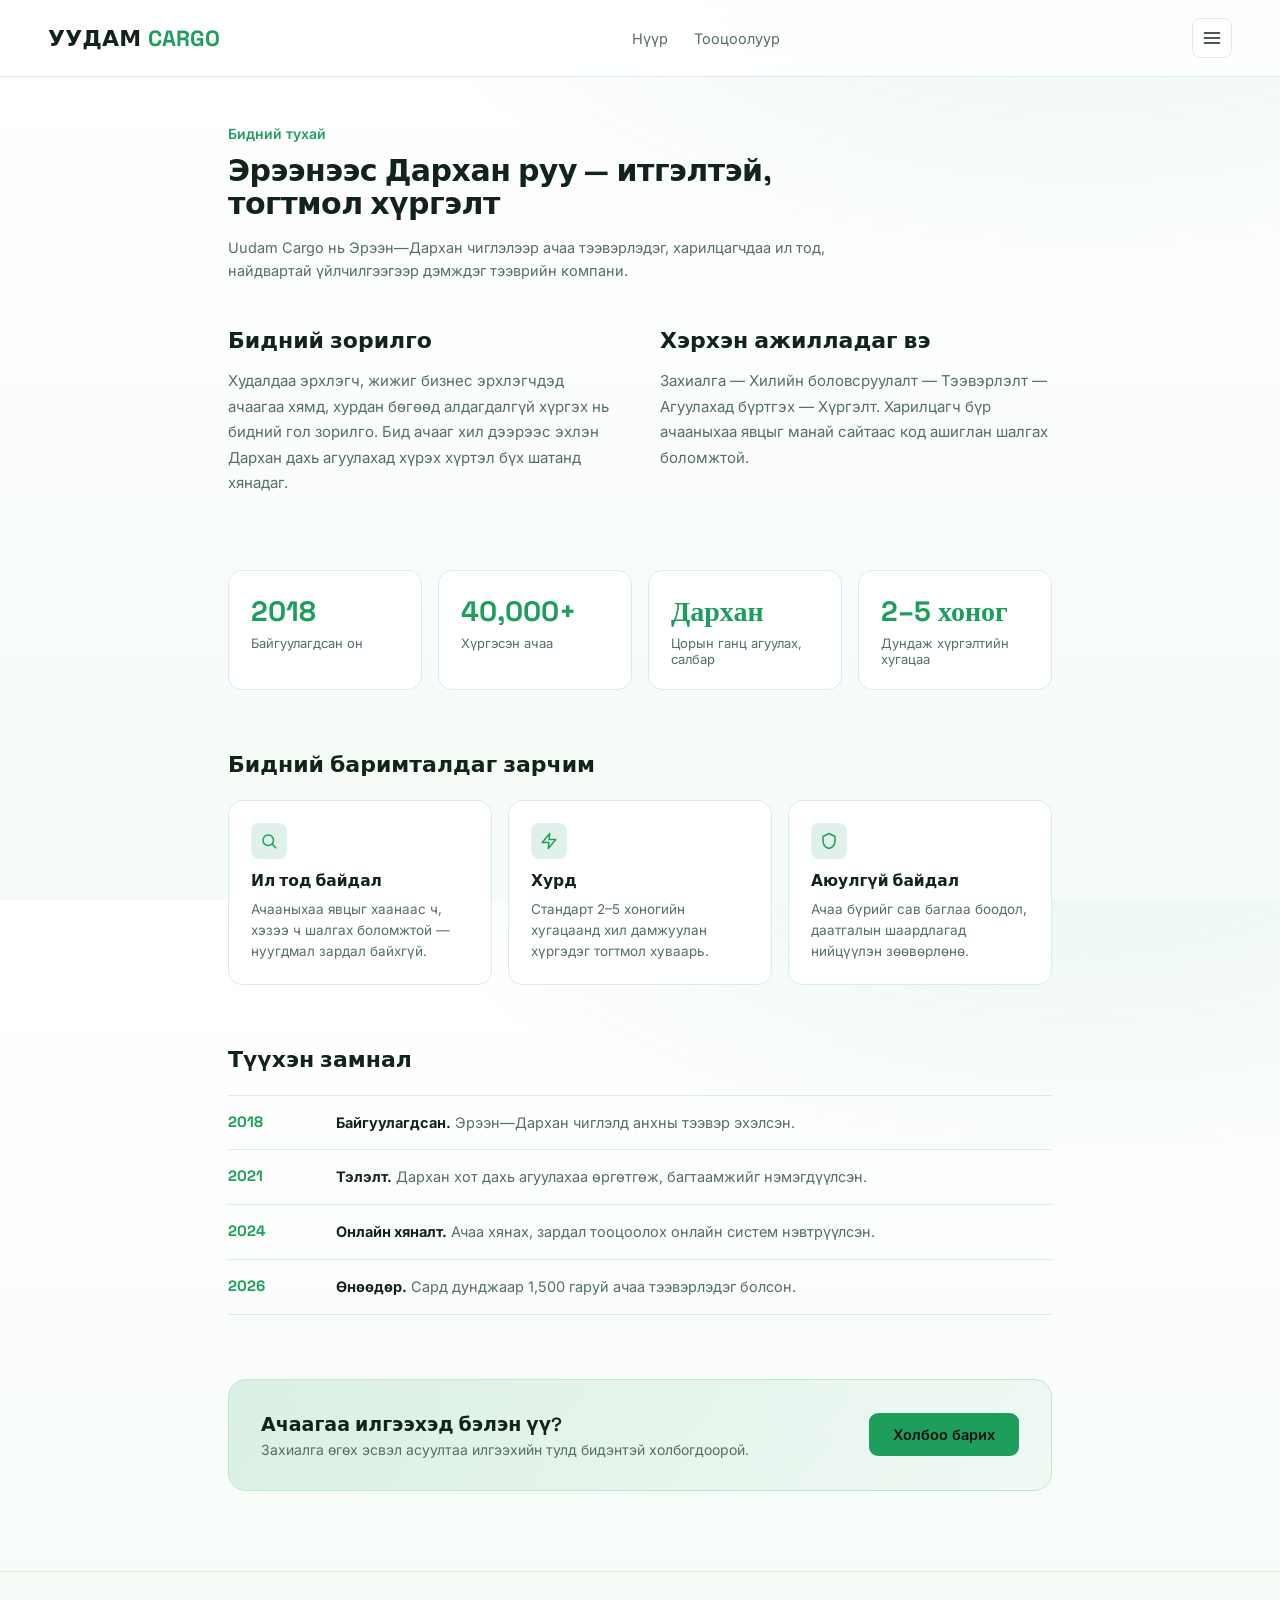
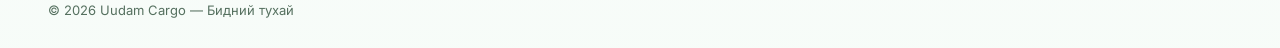
==== commit e21988a7: "d" ====
--- a/about.html
+++ b/about.html
@@ -40,6 +40,7 @@
       </svg>
     </button>
     <a href="#" style="color:var(--amber);">Бидний тухай</a>
+    <a href="calculator.html">Тооцоолуур</a>
     <a href="index.html#contact">Холбоо барих</a>
   </div>
 </div>
--- a/style.css
+++ b/style.css
@@ -81,6 +81,7 @@
     position:fixed; inset:0; z-index:60; display:none;
     align-items:flex-end; justify-content:center;
     background:rgba(10,20,15,0.45);
+    padding:0 0 env(safe-area-inset-bottom,0px);
   }
   .modal-overlay.open{display:flex;}
   .modal-box{
@@ -88,10 +89,11 @@
     border-radius:20px 20px 0 0; padding:26px 22px;
     padding-bottom:calc(26px + env(safe-area-inset-bottom,0px));
     position:relative; box-shadow:0 -10px 40px rgba(0,0,0,0.25);
+    max-height:calc(100vh - 16px); overflow-y:auto;
   }
   @media (min-width:640px){
-    .modal-overlay{align-items:center;}
-    .modal-box{border-radius:20px; max-width:380px;}
+    .modal-overlay{align-items:center; padding:0;}
+    .modal-box{border-radius:20px; max-width:380px; max-height:none;}
   }
   .modal-box h3{font-size:18px; font-weight:700; margin-bottom:6px; padding-right:24px;}
   .modal-sub{color:var(--muted); font-size:13.5px; margin-bottom:18px; line-height:1.5;}
@@ -112,6 +114,21 @@
     .auth-btn span{display:none;}
     .auth-btn{padding:10px; border-radius:50%; width:40px; height:40px; justify-content:center;}
     .auth-btn svg{width:18px; height:18px;}
+    .modal-overlay{
+      padding:0;
+      align-items:center;
+      justify-content:center;
+    }
+    .modal-box{
+      width:min(100%, 380px);
+      max-width:calc(100vw - 20px);
+      border-radius:18px;
+      margin:0 auto;
+      max-height:calc(100vh - 24px);
+      padding:20px 18px 18px;
+      padding-bottom:calc(18px + env(safe-area-inset-bottom,0px));
+      box-shadow:0 14px 40px rgba(0,0,0,0.22);
+    }
   }
   .menu-btn{
     width:40px; height:40px; border-radius:8px; border:1px solid var(--line); background:var(--panel);
@@ -313,7 +330,6 @@
     header{flex-wrap:wrap; row-gap:12px; padding:14px 16px;}
     .logo-word{font-size:19px;}
     nav{display:none;}
-    .hdr-cta{display:none;}
     .header-actions{gap:6px; margin-left:auto;}
     .track-row{flex-direction:column;}
     .track-row button{width:100%;}
@@ -644,7 +660,9 @@
   *{box-sizing:border-box; margin:0; padding:0;}
   html,body{height:100%;}
   body{
-    background:linear-gradient(180deg, var(--bg) 0%, var(--bg2) 100%);
+    background:
+      radial-gradient(1200px 600px at 85% -10%, rgba(30,158,92,0.10), transparent 60%),
+      linear-gradient(180deg, var(--bg) 0%, var(--bg2) 100%);
     color:var(--text); font-family:'Inter', system-ui, sans-serif;
     padding-top:env(safe-area-inset-top,0px); padding-bottom:env(safe-area-inset-bottom,0px);
     min-height:100%;
@@ -670,7 +688,11 @@
   }
   .logo-word{font-size:22px; font-weight:800;}
   .logo-word span{color:var(--amber);}
-  .tag{font-size:12px; color:var(--muted); border:1px solid var(--line); padding:4px 10px; border-radius:20px;}
+  .tag{
+    font-size:12px; font-weight:600; letter-spacing:0.04em;
+    color:var(--amber); background:rgba(30,158,92,0.08);
+    border:1px solid var(--amber-dim); padding:6px 12px; border-radius:999px;
+  }
 
   header{flex-wrap:wrap; row-gap:10px;}
   .header-login{display:flex; align-items:center; gap:8px;}
@@ -680,17 +702,45 @@
   }
   .header-login input:focus{outline:2px solid var(--amber); outline-offset:1px;}
   .header-login .save-btn{padding:9px 16px; font-size:13.5px;}
-  .header-user{display:flex; align-items:center; gap:10px;}
+  .header-user{
+    display:flex; align-items:center; gap:10px;
+    background:rgba(30,158,92,0.04); border:1px solid var(--amber-dim);
+    border-radius:999px; padding:7px 10px 7px 12px;
+  }
+  .header-user #userEmailTag{
+    font-size:13px; color:var(--muted); font-weight:600; max-width:180px;
+    overflow:hidden; text-overflow:ellipsis; white-space:nowrap;
+  }
+  .header-user .cancel-btn{
+    background:transparent; color:var(--muted); border:1px solid var(--line); padding:7px 12px;
+    border-radius:999px; font-size:12.5px; cursor:pointer; font-family:inherit;
+  }
+  .header-user .cancel-btn:hover{border-color:var(--amber); color:var(--text);}
   @media (max-width:640px){
     .header-login{width:100%; order:3;}
     .header-login input{flex:1; width:auto; min-width:0;}
   }
 
-  #loginWrap{max-width:380px; margin:60px auto; padding:0 18px; width:100%;}
-
-  main{max-width:880px; margin:0 auto; padding:clamp(28px,5vw,48px) clamp(18px,4vw,48px) 80px;}
-  h1{font-size:clamp(22px,3.5vw,28px); font-weight:700; margin-bottom:6px;}
-  .sub{color:var(--muted); font-size:14.5px; margin-bottom:26px;}
+  #loginWrap{
+    max-width:420px; margin:64px auto; padding:0 18px; width:100%;
+  }
+  #loginWrap .panel{
+    background:rgba(255,255,255,0.94); border:1px solid var(--line);
+    border-radius:18px; padding:24px 22px; box-shadow:0 14px 40px rgba(18,36,26,0.08);
+  }
+  #loginWrap .panel h2{margin:0 0 18px; font-size:1.4rem;}
+  #loginWrap .field{margin-bottom:14px;}
+  #loginWrap .field label{font-size:12.5px; font-weight:600;}
+  #loginWrap .save-btn{width:100%;}
+  #loginWrap #loginError{
+    color:var(--err); font-size:13px; margin-top:12px; display:none; line-height:1.5;
+  }
+
+  main{
+    max-width:920px; margin:0 auto; padding:clamp(28px,5vw,48px) clamp(18px,4vw,48px) 80px;
+  }
+  h1{font-size:clamp(22px,3.5vw,30px); font-weight:700; margin-bottom:8px;}
+  .sub{color:var(--muted); font-size:14.5px; margin-bottom:26px; line-height:1.6;}
 
   #accessMsg{
     display:none; background:rgba(192,57,43,0.08); border:1px solid #D9A88F; color:var(--err);
@@ -698,41 +748,55 @@
   }
   #accessMsg.show{display:block;}
 
-  .panel{background:var(--panel); border:1px solid var(--line); border-radius:16px; padding:22px; margin-bottom:26px;}
+  .panel{
+    background:var(--panel); border:1px solid var(--line); border-radius:18px; padding:22px;
+    margin-bottom:26px; box-shadow:0 10px 30px rgba(18,36,26,0.03);
+  }
   .panel h2{font-size:16px; font-weight:600; margin-bottom:16px;}
+  .status-field{max-width:220px; margin-bottom:16px;}
   .form-grid{display:grid; grid-template-columns:1fr 1fr 1fr 1fr; gap:12px;}
   @media (max-width:820px){ .form-grid{grid-template-columns:1fr 1fr;} }
   @media (max-width:480px){ .form-grid{grid-template-columns:1fr;} }
-  .field label{font-size:12.5px; color:var(--muted); display:block; margin-bottom:6px;}
+  .field label{font-size:12.5px; color:var(--muted); display:block; margin-bottom:6px; font-weight:600;}
   .field input, .field select{
     width:100%; background:var(--bg); border:1px solid var(--line); color:var(--text);
-    padding:11px 12px; border-radius:8px; font-size:14.5px; font-family:inherit;
-  }
-  .field input:focus, .field select:focus{outline:2px solid var(--amber); outline-offset:1px;}
+    padding:11px 12px; border-radius:10px; font-size:14.5px; font-family:inherit;
+    transition:border-color .2s ease, box-shadow .2s ease, transform .2s ease;
+  }
+  .field input:hover, .field select:hover{border-color:var(--amber-dim);}
+  .field input:focus, .field select:focus{
+    outline:none; border-color:var(--amber); box-shadow:0 0 0 3px rgba(30,158,92,0.10);
+  }
   .save-row{margin-top:16px; display:flex; gap:10px; align-items:center;}
+  .save-btn, .cancel-btn, .row-actions button{
+    transition:transform .15s ease, filter .15s ease, border-color .15s ease, background .15s ease;
+  }
   .save-btn{
-    background:var(--amber); color:#0B140F; border:none; padding:11px 22px;
-    border-radius:8px; font-weight:600; font-size:14.5px; cursor:pointer; font-family:inherit;
-  }
-  .save-btn:hover{filter:brightness(1.06);}
-  .save-btn:disabled{opacity:0.5; cursor:not-allowed;}
+    background:linear-gradient(135deg, var(--amber), #0E7A44); color:#0B140F; border:none; padding:11px 22px;
+    border-radius:10px; font-weight:700; font-size:14.5px; cursor:pointer; font-family:inherit;
+    box-shadow:0 8px 20px rgba(30,158,92,0.20);
+  }
+  .save-btn:hover{filter:brightness(1.04); transform:translateY(-1px);}
+  .save-btn:disabled{opacity:0.5; cursor:not-allowed; box-shadow:none; transform:none;}
   .cancel-btn{
     background:transparent; color:var(--muted); border:1px solid var(--line); padding:11px 18px;
-    border-radius:8px; font-size:14px; cursor:pointer; font-family:inherit;
-  }
-  .save-status{font-size:13px; color:var(--ok);}
+    border-radius:10px; font-size:14px; cursor:pointer; font-family:inherit;
+  }
+  .cancel-btn:hover{border-color:var(--amber); color:var(--text);}
+  .save-status{font-size:13px; color:var(--ok); font-weight:600;}
 
   table{width:100%; border-collapse:collapse; font-size:14px;}
-  th{text-align:left; color:var(--muted); font-weight:500; font-size:12.5px; padding:8px 10px; border-bottom:1px solid var(--line);}
-  td{padding:10px; border-bottom:1px solid var(--line); vertical-align:top;}
+  th{text-align:left; color:var(--muted); font-weight:600; font-size:12.5px; padding:10px 12px; border-bottom:1px solid var(--line);}
+  td{padding:12px 10px; border-bottom:1px solid var(--line); vertical-align:top; color:var(--text);}
   tr:last-child td{border-bottom:none;}
-  .row-actions{display:flex; gap:8px;}
+  tbody tr:hover{background:rgba(30,158,92,0.02);}
+  .row-actions{display:flex; gap:8px; flex-wrap:wrap;}
   .row-actions button{
     background:transparent; border:1px solid var(--line); color:var(--text);
-    padding:6px 10px; border-radius:6px; font-size:12.5px; cursor:pointer; font-family:inherit;
-  }
-  .row-actions button.del{color:var(--err); border-color:#D9A88F;}
-  .row-actions button:hover{border-color:var(--amber);}
+    padding:6px 10px; border-radius:8px; font-size:12.5px; cursor:pointer; font-family:inherit;
+  }
+  .row-actions button:hover{border-color:var(--amber); transform:translateY(-1px);}
+  .row-actions button.del{color:var(--err); border-color:#D9A88F; background:rgba(192,57,43,0.02);}
   .empty{color:var(--muted); font-size:14px; padding:20px 0; text-align:center;}
   .code-cell{font-family:'Space Grotesk'; font-weight:700; color:var(--amber);}
 
@@ -742,6 +806,7 @@
     .logo-word{font-size:18px;}
     .tag{font-size:11.5px; padding:5px 8px;}
     #loginWrap{margin:30px auto 36px; padding:0 14px;}
+    #loginWrap .panel{padding:18px 16px;}
     main{padding:22px 14px 50px;}
     .panel{padding:18px 16px;}
     .form-grid{grid-template-columns:1fr; gap:10px;}
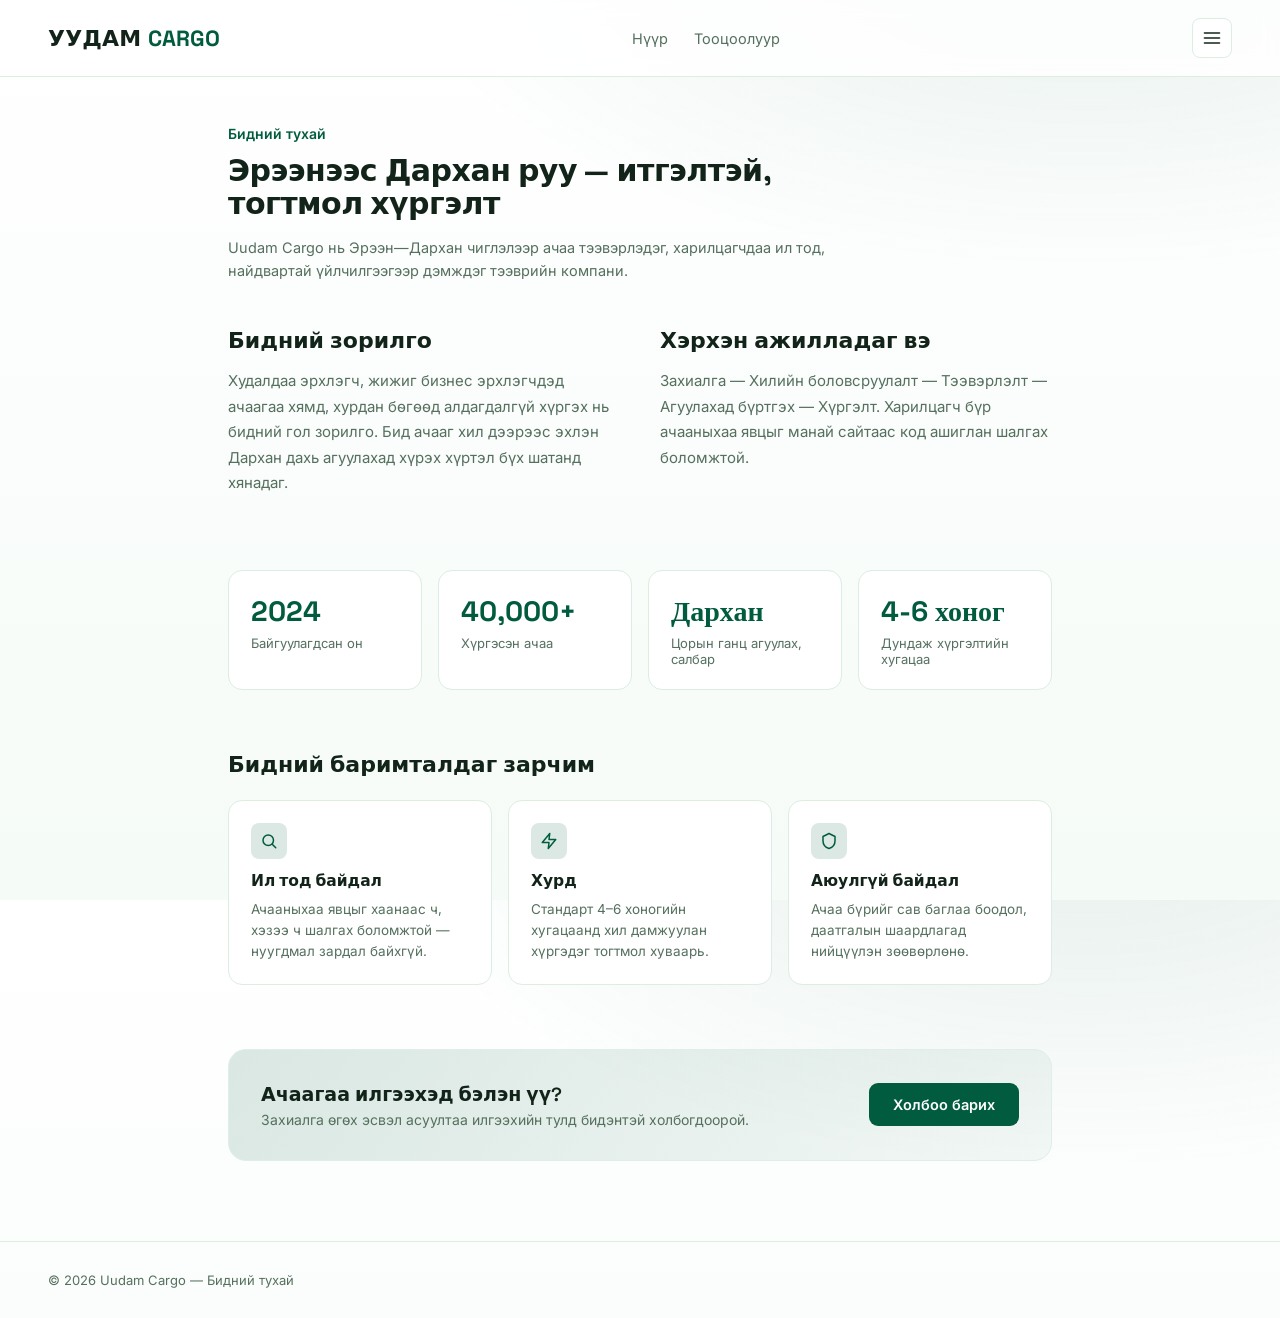
==== commit 1143ccdc: "seks" ====
--- a/about.html
+++ b/about.html
@@ -62,10 +62,10 @@
   </div>
 
   <div class="stats">
-    <div class="stat"><div class="n">2018</div><div class="l">Байгуулагдсан он</div></div>
+    <div class="stat"><div class="n">2024</div><div class="l">Байгуулагдсан он</div></div>
     <div class="stat"><div class="n">40,000+</div><div class="l">Хүргэсэн ачаа</div></div>
     <div class="stat"><div class="n">Дархан</div><div class="l">Цорын ганц агуулах, салбар</div></div>
-    <div class="stat"><div class="n">2–5 хоног</div><div class="l">Дундаж хүргэлтийн хугацаа</div></div>
+    <div class="stat"><div class="n">4-6 хоног</div><div class="l">Дундаж хүргэлтийн хугацаа</div></div>
   </div>
 
   <div class="values">
@@ -79,33 +79,13 @@
       <div class="value-card">
         <div class="ic"><svg viewBox="0 0 24 24" fill="none" stroke="currentColor" stroke-width="2" stroke-linecap="round" stroke-linejoin="round"><polygon points="13 2 3 14 12 14 11 22 21 10 12 10 13 2"></polygon></svg></div>
         <h3>Хурд</h3>
-        <p>Стандарт 2–5 хоногийн хугацаанд хил дамжуулан хүргэдэг тогтмол хуваарь.</p>
+        <p>Стандарт 4–6 хоногийн хугацаанд хил дамжуулан хүргэдэг тогтмол хуваарь.</p>
       </div>
       <div class="value-card">
         <div class="ic"><svg viewBox="0 0 24 24" fill="none" stroke="currentColor" stroke-width="2" stroke-linecap="round" stroke-linejoin="round"><path d="M12 2l8 4v6c0 5-3.5 8.5-8 10-4.5-1.5-8-5-8-10V6l8-4z"></path></svg></div>
         <h3>Аюулгүй байдал</h3>
         <p>Ачаа бүрийг сав баглаа боодол, даатгалын шаардлагад нийцүүлэн зөөвөрлөнө.</p>
       </div>
-    </div>
-  </div>
-
-  <div class="timeline">
-    <h2>Түүхэн замнал</h2>
-    <div class="t-row">
-      <div class="yr">2018</div>
-      <p><strong>Байгуулагдсан.</strong> Эрээн—Дархан чиглэлд анхны тээвэр эхэлсэн.</p>
-    </div>
-    <div class="t-row">
-      <div class="yr">2021</div>
-      <p><strong>Тэлэлт.</strong> Дархан хот дахь агуулахаа өргөтгөж, багтаамжийг нэмэгдүүлсэн.</p>
-    </div>
-    <div class="t-row">
-      <div class="yr">2024</div>
-      <p><strong>Онлайн хяналт.</strong> Ачаа хянах, зардал тооцоолох онлайн систем нэвтрүүлсэн.</p>
-    </div>
-    <div class="t-row">
-      <div class="yr">2026</div>
-      <p><strong>Өнөөдөр.</strong> Сард дунджаар 1,500 гаруй ачаа тээвэрлэдэг болсон.</p>
     </div>
   </div>
 
--- a/style.css
+++ b/style.css
@@ -8,14 +8,14 @@
     --line:#DCEDE1;
     --text:#12241A;
     --muted:#55705F;
-    --amber:#1E9E5C;
-    --amber-dim:#BFE7CE;
-    --ok:#16A34A;
+    --amber:#015B3F;
+    --amber-dim:#DDEFE7;
+    --ok:#015B3F;
   }
   @media (prefers-color-scheme: dark){
     :root:not([data-theme="light"]){
       --bg:#0D1712; --bg2:#122019; --panel:#16231C; --line:#22392C;
-      --text:#EAF3EC; --muted:#8FAB9B; --amber:#34D399; --amber-dim:#1F5C3E; --ok:#34D399;
+      --text:#EAF3EC; --muted:#8FAB9B; --amber:#015B3F; --amber-dim:#1E5E4E; --ok:#015B3F;
     }
   }
   *{box-sizing:border-box; margin:0; padding:0;}
@@ -23,7 +23,7 @@
   html,body{height:100%;}
   body{
     background:
-      radial-gradient(1200px 600px at 85% -10%, rgba(30,158,92,0.10), transparent 60%),
+      radial-gradient(1200px 600px at 85% -10%, rgba(1,91,63,0.10), transparent 60%),
       linear-gradient(180deg, var(--bg) 0%, var(--bg2) 100%);
     color:var(--text);
     font-family:'Inter', system-ui, -apple-system, sans-serif;
@@ -49,10 +49,10 @@
   .brand{display:flex; align-items:center; gap:10px;}
   .mark{
     width:38px; height:38px; border-radius:9px;
-    background:linear-gradient(135deg, var(--amber), #0E7A44);
+    background:linear-gradient(135deg, var(--amber), #013F2E);
     display:flex; align-items:center; justify-content:center;
-    font-family:'Space Grotesk'; font-weight:700; color:#151016; font-size:18px;
-    box-shadow:0 4px 14px rgba(30,158,92,0.35);
+    font-family:'Space Grotesk'; font-weight:700; color:#000000; font-size:18px;
+    box-shadow:0 4px 14px rgba(1,91,63,0.35);
   }
   .logo-word{font-size:24px; font-weight:800; letter-spacing:0.2px;}
   .logo-word span{color:var(--amber);}
@@ -60,7 +60,7 @@
   nav a{color:inherit; text-decoration:none;}
   nav a:hover{color:var(--text);}
   .hdr-cta{
-    background:var(--amber); color:#151016; border:none; padding:10px 18px;
+    background:var(--amber); color:#ffffff; border:none; padding:10px 18px;
     border-radius:8px; font-weight:600; font-size:14.5px; cursor:pointer;
     font-family:inherit;
   }
@@ -75,7 +75,7 @@
   }
   .auth-btn svg{width:16px; height:16px; flex-shrink:0;}
   .auth-btn:hover{border-color:var(--amber);}
-  .auth-btn.logged-in{color:var(--ok); border-color:var(--amber-dim); background:rgba(30,158,92,0.08);}
+  .auth-btn.logged-in{color:var(--ok); border-color:var(--amber-dim); background:rgba(1,91,63,0.08);}
 
   .modal-overlay{
     position:fixed; inset:0; z-index:60; display:none;
@@ -191,7 +191,7 @@
   }
   .track-row input:focus{outline:2px solid var(--amber); outline-offset:1px;}
   .track-row button{
-    background:var(--amber); color:#151016; border:none;
+    background:var(--amber); color:#FFFFFF; border:none;
     padding:13px 22px; border-radius:9px; font-weight:600; font-size:15px;
     cursor:pointer; font-family:inherit;
   }
@@ -219,10 +219,10 @@
   }
   .calc-fab{
     width:64px; height:64px; border-radius:50%;
-    background:linear-gradient(135deg, var(--amber), #0E7A44);
+    background:linear-gradient(135deg, var(--amber), #013F2E);
     border:none; cursor:pointer;
     display:flex; align-items:center; justify-content:center;
-    box-shadow:0 8px 24px rgba(30,158,92,0.40);
+    box-shadow:0 8px 24px rgba(1,91,63,0.40);
   }
   .calc-fab svg{width:28px; height:28px; stroke:#FFFFFF;}
   .calc-fab:hover{transform:translateY(-2px); transition:transform .15s ease;}
@@ -243,7 +243,7 @@
   }
   .calc-result{
     margin-top:12px; padding:12px; border-radius:9px;
-    background:rgba(30,158,92,0.10); border:1px solid var(--amber-dim);
+    background:rgba(1,91,63,0.10); border:1px solid var(--amber-dim);
     font-size:14px;
   }
   .calc-result .big{font-size:20px; font-weight:700; font-family:'Space Grotesk'; color:var(--amber);}
@@ -273,7 +273,7 @@
     padding:14px 16px; word-break:break-word;
   }
   .copy-btn{
-    margin-top:12px; background:var(--amber); color:#0B140F; border:none;
+    margin-top:12px; background:var(--amber); color:#FFFFFF; border:none;
     padding:10px 20px; border-radius:8px; font-weight:600; font-size:14px;
     cursor:pointer; font-family:inherit;
   }
@@ -285,7 +285,7 @@
   .info-row{display:flex; gap:12px; padding:12px 0; border-bottom:1px solid var(--line);}
   .info-row:last-child{border-bottom:none;}
   .info-row .ic{
-    width:34px; height:34px; border-radius:8px; background:rgba(30,158,92,0.12);
+    width:34px; height:34px; border-radius:8px; background:rgba(1,91,63,0.12);
     display:flex; align-items:center; justify-content:center; flex-shrink:0; color:var(--amber);
   }
   .info-row .ic svg{width:17px; height:17px;}
@@ -299,15 +299,15 @@
     text-decoration:none; color:inherit;
   }
   .video-card .video-thumb{
-    background:linear-gradient(135deg, rgba(30,158,92,0.16), rgba(14,122,68,0.06));
+    background:linear-gradient(135deg, rgba(1,91,63,0.16), rgba(1,63,46,0.06));
     border:1px solid var(--amber-dim); border-radius:12px;
     height:150px; display:flex; align-items:center; justify-content:center; position:relative;
   }
   .video-card .play-badge{
     width:56px; height:56px; border-radius:50%;
-    background:linear-gradient(135deg, var(--amber), #0E7A44);
+    background:linear-gradient(135deg, var(--amber), #013F2E);
     display:flex; align-items:center; justify-content:center;
-    box-shadow:0 6px 18px rgba(30,158,92,0.35);
+    box-shadow:0 6px 18px rgba(1,91,63,0.35);
   }
   .video-card .play-badge svg{width:20px; height:20px; fill:#FFFFFF; margin-left:3px;}
   .video-card h3{font-size:15.5px; font-weight:600; margin-top:16px;}
@@ -331,13 +331,39 @@
     .logo-word{font-size:19px;}
     nav{display:none;}
     .header-actions{gap:6px; margin-left:auto;}
+    #profileSection{
+      width:100% !important;
+      max-width:none !important;
+      padding:0 0 18px !important;
+      margin:0 !important;
+    }
+    #profileSection .panel{
+      padding:16px 14px !important;
+      border-radius:16px !important;
+      border:1px solid var(--line) !important;
+      background:var(--panel) !important;
+      box-shadow:none !important;
+    }
+    #profileSection table{min-width:0 !important; width:100% !important;}
     .track-row{flex-direction:column;}
     .track-row button{width:100%;}
     .hero{padding:24px 16px 18px;}
     .hero-top{max-width:100%;}
     .hero-sub{font-size:15px;}
-    .track-box{margin-top:20px; padding:18px 16px;}
+    .track-box{
+      width:100%;
+      max-width:100%;
+      margin-top:20px;
+      padding:18px 16px;
+      box-sizing:border-box;
+      border-radius:16px;
+      border:1px solid var(--line);
+      background:var(--panel);
+      box-shadow:none;
+    }
     .track-row input{min-width:0; width:100%;}
+    .track-box h3{font-size:18px;}
+    .track-box p.hint{font-size:13px;}
     .content-wrap{padding:0 16px 42px;}
     .grid3{grid-template-columns:1fr; gap:12px;}
     .card{padding:18px 16px;}
@@ -362,12 +388,12 @@
    ============================================= */
   :root{
     --bg:#FFFFFF; --bg2:#F5FBF7; --panel:#FFFFFF; --line:#DCEDE1;
-    --text:#12241A; --muted:#55705F; --amber:#1E9E5C; --amber-dim:#BFE7CE; --ok:#16A34A;
+    --text:#12241A; --muted:#55705F; --amber:#015B3F; --amber-dim:#DDEFE7; --ok:#015B3F;
   }
   @media (prefers-color-scheme: dark){
     :root:not([data-theme="light"]){
       --bg:#0D1712; --bg2:#122019; --panel:#16231C; --line:#22392C;
-      --text:#EAF3EC; --muted:#8FAB9B; --amber:#34D399; --amber-dim:#1F5C3E; --ok:#34D399;
+      --text:#EAF3EC; --muted:#8FAB9B; --amber:#015B3F; --amber-dim:#1E5E4E; --ok:#015B3F;
     }
   }
   *{box-sizing:border-box; margin:0; padding:0;}
@@ -375,7 +401,7 @@
   html,body{height:100%;}
   body{
     background:
-      radial-gradient(1200px 600px at 85% -10%, rgba(30,158,92,0.10), transparent 60%),
+      radial-gradient(1200px 600px at 85% -10%, rgba(1,91,63,0.10), transparent 60%),
       linear-gradient(180deg, var(--bg) 0%, var(--bg2) 100%);
     color:var(--text); font-family:'Inter', system-ui, sans-serif;
     padding-top:env(safe-area-inset-top,0px); padding-bottom:env(safe-area-inset-bottom,0px);
@@ -396,10 +422,10 @@
   .brand{display:flex; align-items:center; gap:10px; text-decoration:none; color:inherit;}
   .mark{
     width:38px; height:38px; border-radius:9px;
-    background:linear-gradient(135deg, var(--amber), #0E7A44);
+    background:linear-gradient(135deg, var(--amber), #013F2E);
     display:flex; align-items:center; justify-content:center;
     font-family:'Space Grotesk'; font-weight:700; color:#151016; font-size:18px;
-    box-shadow:0 4px 14px rgba(30,158,92,0.35);
+    box-shadow:0 4px 14px rgba(1,91,63,0.35);
   }
   .logo-word{font-size:24px; font-weight:800;}
   .logo-word span{color:var(--amber);}
@@ -465,7 +491,7 @@
     border:1px solid var(--line); border-radius:10px; padding:12px 10px; text-align:center;
     cursor:pointer; font-size:13px; color:var(--muted); background:var(--bg);
   }
-  .type-opt.active{border-color:var(--amber); color:var(--text); background:rgba(30,158,92,0.10);}
+  .type-opt.active{border-color:var(--amber); color:var(--text); background:rgba(1,91,63,0.10);}
   .type-opt .rate{display:block; font-weight:700; color:var(--amber); font-size:14.5px; margin-top:3px; font-family:'Space Grotesk';}
 
   .result-panel{
@@ -502,12 +528,12 @@
    ============================================= */
   :root{
     --bg:#FFFFFF; --bg2:#F5FBF7; --panel:#FFFFFF; --line:#DCEDE1;
-    --text:#12241A; --muted:#55705F; --amber:#1E9E5C; --amber-dim:#BFE7CE; --ok:#16A34A;
+    --text:#12241A; --muted:#55705F; --amber:#015B3F; --amber-dim:#DDEFE7; --ok:#015B3F;
   }
   @media (prefers-color-scheme: dark){
     :root:not([data-theme="light"]){
       --bg:#0D1712; --bg2:#122019; --panel:#16231C; --line:#22392C;
-      --text:#EAF3EC; --muted:#8FAB9B; --amber:#34D399; --amber-dim:#1F5C3E; --ok:#34D399;
+      --text:#EAF3EC; --muted:#8FAB9B; --amber:#015B3F; --amber-dim:#1E5E4E; --ok:#015B3F;
     }
   }
   *{box-sizing:border-box; margin:0; padding:0;}
@@ -515,7 +541,7 @@
   html,body{height:100%;}
   body{
     background:
-      radial-gradient(1200px 600px at 85% -10%, rgba(30,158,92,0.10), transparent 60%),
+      radial-gradient(1200px 600px at 85% -10%, rgba(1,91,63,0.10), transparent 60%),
       linear-gradient(180deg, var(--bg) 0%, var(--bg2) 100%);
     color:var(--text); font-family:'Inter', system-ui, sans-serif;
     padding-top:env(safe-area-inset-top,0px); padding-bottom:env(safe-area-inset-bottom,0px);
@@ -536,10 +562,10 @@
   .brand{display:flex; align-items:center; gap:10px; text-decoration:none; color:inherit;}
   .mark{
     width:38px; height:38px; border-radius:9px;
-    background:linear-gradient(135deg, var(--amber), #0E7A44);
+    background:linear-gradient(135deg, var(--amber), #013F2E);
     display:flex; align-items:center; justify-content:center;
     font-family:'Space Grotesk'; font-weight:700; color:#151016; font-size:18px;
-    box-shadow:0 4px 14px rgba(30,158,92,0.35);
+    box-shadow:0 4px 14px rgba(1,91,63,0.35);
   }
   .logo-word{font-size:24px; font-weight:800;}
   .logo-word span{color:var(--amber);}
@@ -599,7 +625,7 @@
   @media (max-width:760px){ .value-grid{grid-template-columns:1fr;} }
   .value-card{background:var(--panel); border:1px solid var(--line); border-radius:14px; padding:22px;}
   .value-card .ic{
-    width:36px; height:36px; border-radius:8px; background:rgba(30,158,92,0.14);
+    width:36px; height:36px; border-radius:8px; background:rgba(1,91,63,0.14);
     display:flex; align-items:center; justify-content:center; margin-bottom:12px; color:var(--amber);
   }
   .value-card .ic svg{width:18px; height:18px;}
@@ -615,14 +641,14 @@
   .t-row strong{color:var(--text);}
 
   .cta-band{
-    margin-top:64px; background:linear-gradient(135deg, rgba(30,158,92,0.14), rgba(30,158,92,0.04));
+    margin-top:64px; background:linear-gradient(135deg, rgba(1,91,63,0.14), rgba(1,91,63,0.04));
     border:1px solid var(--amber-dim); border-radius:18px; padding:32px;
     display:flex; flex-wrap:wrap; gap:18px; align-items:center; justify-content:space-between;
   }
   .cta-band h3{font-size:19px; font-weight:600;}
   .cta-band p{color:var(--muted); font-size:14px; margin-top:4px;}
   .cta-btn{
-    background:var(--amber); color:#151016; border:none; padding:13px 24px;
+    background:var(--amber); color:#FFFFFF; border:none; padding:13px 24px;
     border-radius:9px; font-weight:600; font-size:14.5px; cursor:pointer; font-family:inherit;
     white-space:nowrap;
   }
@@ -649,19 +675,19 @@
    ============================================= */
   :root{
     --bg:#FFFFFF; --bg2:#F5FBF7; --panel:#FFFFFF; --line:#DCEDE1;
-    --text:#12241A; --muted:#55705F; --amber:#1E9E5C; --amber-dim:#BFE7CE; --ok:#16A34A; --err:#C0392B;
+    --text:#12241A; --muted:#55705F; --amber:#015B3F; --amber-dim:#DDEFE7; --ok:#015B3F; --err:#C0392B;
   }
   @media (prefers-color-scheme: dark){
     :root:not([data-theme="light"]){
       --bg:#0D1712; --bg2:#122019; --panel:#16231C; --line:#22392C;
-      --text:#EAF3EC; --muted:#8FAB9B; --amber:#34D399; --amber-dim:#1F5C3E; --ok:#34D399; --err:#E0796A;
+      --text:#EAF3EC; --muted:#8FAB9B; --amber:#015B3F; --amber-dim:#1E5E4E; --ok:#015B3F; --err:#E0796A;
     }
   }
   *{box-sizing:border-box; margin:0; padding:0;}
   html,body{height:100%;}
   body{
     background:
-      radial-gradient(1200px 600px at 85% -10%, rgba(30,158,92,0.10), transparent 60%),
+      radial-gradient(1200px 600px at 85% -10%, rgba(1,91,63,0.10), transparent 60%),
       linear-gradient(180deg, var(--bg) 0%, var(--bg2) 100%);
     color:var(--text); font-family:'Inter', system-ui, sans-serif;
     padding-top:env(safe-area-inset-top,0px); padding-bottom:env(safe-area-inset-bottom,0px);
@@ -682,7 +708,7 @@
   .brand{display:flex; align-items:center; gap:10px; text-decoration:none; color:inherit;}
   .mark{
     width:34px; height:34px; border-radius:8px;
-    background:linear-gradient(135deg, var(--amber), #0E7A44);
+    background:linear-gradient(135deg, var(--amber), #013F2E);
     display:flex; align-items:center; justify-content:center;
     font-family:'Space Grotesk'; font-weight:700; color:#0B140F; font-size:16px;
   }
@@ -690,8 +716,9 @@
   .logo-word span{color:var(--amber);}
   .tag{
     font-size:12px; font-weight:600; letter-spacing:0.04em;
-    color:var(--amber); background:rgba(30,158,92,0.08);
+    color:var(--amber); background:rgba(1,91,63,0.08);
     border:1px solid var(--amber-dim); padding:6px 12px; border-radius:999px;
+    margin-left:auto;
   }
 
   header{flex-wrap:wrap; row-gap:10px;}
@@ -704,7 +731,7 @@
   .header-login .save-btn{padding:9px 16px; font-size:13.5px;}
   .header-user{
     display:flex; align-items:center; gap:10px;
-    background:rgba(30,158,92,0.04); border:1px solid var(--amber-dim);
+    background:rgba(1,91,63,0.04); border:1px solid var(--amber-dim);
     border-radius:999px; padding:7px 10px 7px 12px;
   }
   .header-user #userEmailTag{
@@ -726,7 +753,7 @@
   }
   #loginWrap .panel{
     background:rgba(255,255,255,0.94); border:1px solid var(--line);
-    border-radius:18px; padding:24px 22px; box-shadow:0 14px 40px rgba(18,36,26,0.08);
+    border-radius:18px; padding:24px 22px; box-shadow:0 14px 40px rgba(255, 255, 255, 0.08);
   }
   #loginWrap .panel h2{margin:0 0 18px; font-size:1.4rem;}
   #loginWrap .field{margin-bottom:14px;}
@@ -765,16 +792,16 @@
   }
   .field input:hover, .field select:hover{border-color:var(--amber-dim);}
   .field input:focus, .field select:focus{
-    outline:none; border-color:var(--amber); box-shadow:0 0 0 3px rgba(30,158,92,0.10);
+    outline:none; border-color:var(--amber); box-shadow:0 0 0 3px rgba(1,91,63,0.10);
   }
   .save-row{margin-top:16px; display:flex; gap:10px; align-items:center;}
   .save-btn, .cancel-btn, .row-actions button{
     transition:transform .15s ease, filter .15s ease, border-color .15s ease, background .15s ease;
   }
   .save-btn{
-    background:linear-gradient(135deg, var(--amber), #0E7A44); color:#0B140F; border:none; padding:11px 22px;
+    background:linear-gradient(135deg, var(--amber), #013F2E); color:#ffffff; border:none; padding:11px 22px;
     border-radius:10px; font-weight:700; font-size:14.5px; cursor:pointer; font-family:inherit;
-    box-shadow:0 8px 20px rgba(30,158,92,0.20);
+    box-shadow:0 8px 20px rgba(1, 91, 63, 0);
   }
   .save-btn:hover{filter:brightness(1.04); transform:translateY(-1px);}
   .save-btn:disabled{opacity:0.5; cursor:not-allowed; box-shadow:none; transform:none;}
@@ -789,7 +816,7 @@
   th{text-align:left; color:var(--muted); font-weight:600; font-size:12.5px; padding:10px 12px; border-bottom:1px solid var(--line);}
   td{padding:12px 10px; border-bottom:1px solid var(--line); vertical-align:top; color:var(--text);}
   tr:last-child td{border-bottom:none;}
-  tbody tr:hover{background:rgba(30,158,92,0.02);}
+  tbody tr:hover{background:rgba(1,91,63,0.02);}
   .row-actions{display:flex; gap:8px; flex-wrap:wrap;}
   .row-actions button{
     background:transparent; border:1px solid var(--line); color:var(--text);
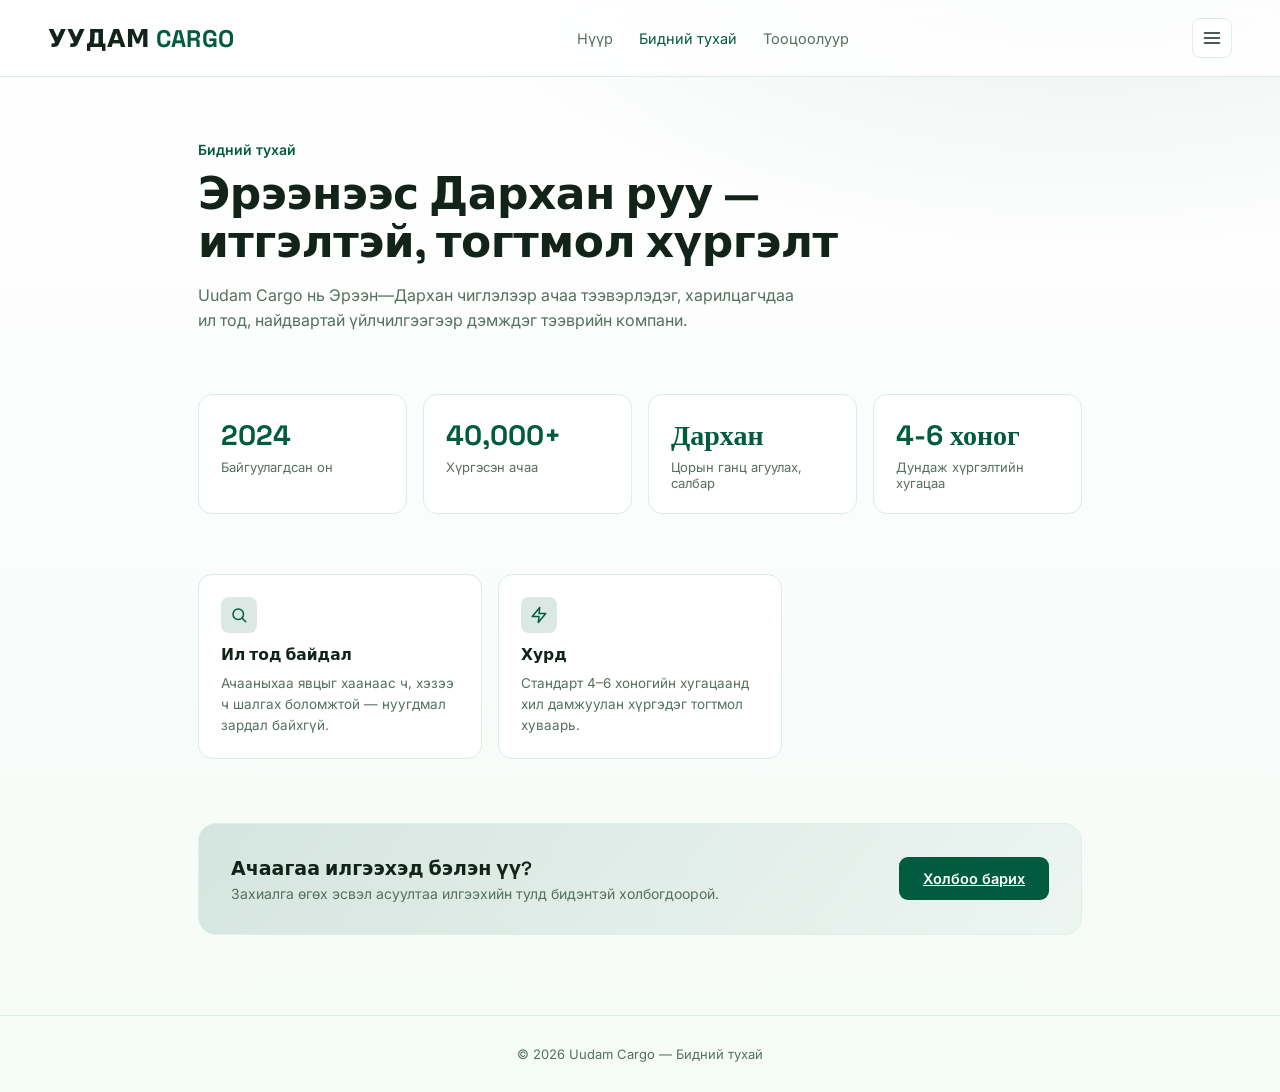
==== commit dc21f6a7: "lastedit" ====
--- a/about.html
+++ b/about.html
@@ -9,18 +9,19 @@
 <link href="https://fonts.googleapis.com/css2?family=Space+Grotesk:wght@500;600;700&family=Inter:wght@400;500;600&display=swap" rel="stylesheet">
 <link rel="stylesheet" href="style.css">
 </head>
-<body>
+<body class="page-about">
 
 <header>
   <a class="brand" href="index.html">
     <div class="logo-word">УУДАМ <span>CARGO</span></div>
   </a>
-  <nav>
+  <nav aria-label="Үндсэн цэс">
     <a href="index.html">Нүүр</a>
+    <a href="about.html" class="active" aria-current="page">Бидний тухай</a>
     <a href="calculator.html">Тооцоолуур</a>
   </nav>
   <div class="header-actions">
-    <button class="menu-btn" onclick="toggleMenu()" aria-label="Цэс">
+    <button class="menu-btn" type="button" onclick="toggleMenu()" aria-label="Цэс">
       <svg viewBox="0 0 24 24" fill="none" stroke="currentColor" stroke-width="2" stroke-linecap="round">
         <line x1="3" y1="6" x2="21" y2="6"></line>
         <line x1="3" y1="12" x2="21" y2="12"></line>
@@ -33,13 +34,14 @@
 <div class="side-drawer" id="sideDrawer">
   <div class="drawer-overlay" onclick="toggleMenu()"></div>
   <div class="drawer-panel">
-    <button class="drawer-close" onclick="toggleMenu()" aria-label="Хаах">
+    <button class="drawer-close" type="button" onclick="toggleMenu()" aria-label="Хаах">
       <svg viewBox="0 0 24 24" fill="none" stroke="currentColor" stroke-width="2" stroke-linecap="round">
         <line x1="4" y1="4" x2="20" y2="20"></line>
         <line x1="20" y1="4" x2="4" y2="20"></line>
       </svg>
     </button>
-    <a href="#" style="color:var(--amber);">Бидний тухай</a>
+    <a href="index.html">Нүүр</a>
+    <a href="about.html" class="active">Бидний тухай</a>
     <a href="calculator.html">Тооцоолуур</a>
     <a href="index.html#contact">Холбоо барих</a>
   </div>
@@ -50,17 +52,6 @@
   <h1>Эрээнээс Дархан руу — итгэлтэй, тогтмол хүргэлт</h1>
   <p class="sub">Uudam Cargo нь Эрээн—Дархан чиглэлээр ачаа тээвэрлэдэг, харилцагчдаа ил тод, найдвартай үйлчилгээгээр дэмждэг тээврийн компани.</p>
 
-  <div class="story">
-    <div>
-      <h2>Бидний зорилго</h2>
-      <p>Худалдаа эрхлэгч, жижиг бизнес эрхлэгчдэд ачаагаа хямд, хурдан бөгөөд алдагдалгүй хүргэх нь бидний гол зорилго. Бид ачааг хил дээрээс эхлэн Дархан дахь агуулахад хүрэх хүртэл бүх шатанд хянадаг.</p>
-    </div>
-    <div>
-      <h2>Хэрхэн ажилладаг вэ</h2>
-      <p>Захиалга — Хилийн боловсруулалт — Тээвэрлэлт — Агуулахад бүртгэх — Хүргэлт. Харилцагч бүр ачааныхаа явцыг манай сайтаас код ашиглан шалгах боломжтой.</p>
-    </div>
-  </div>
-
   <div class="stats">
     <div class="stat"><div class="n">2024</div><div class="l">Байгуулагдсан он</div></div>
     <div class="stat"><div class="n">40,000+</div><div class="l">Хүргэсэн ачаа</div></div>
@@ -69,7 +60,6 @@
   </div>
 
   <div class="values">
-    <h2>Бидний баримталдаг зарчим</h2>
     <div class="value-grid">
       <div class="value-card">
         <div class="ic"><svg viewBox="0 0 24 24" fill="none" stroke="currentColor" stroke-width="2" stroke-linecap="round" stroke-linejoin="round"><circle cx="11" cy="11" r="7"></circle><line x1="21" y1="21" x2="16.65" y2="16.65"></line></svg></div>
@@ -81,11 +71,6 @@
         <h3>Хурд</h3>
         <p>Стандарт 4–6 хоногийн хугацаанд хил дамжуулан хүргэдэг тогтмол хуваарь.</p>
       </div>
-      <div class="value-card">
-        <div class="ic"><svg viewBox="0 0 24 24" fill="none" stroke="currentColor" stroke-width="2" stroke-linecap="round" stroke-linejoin="round"><path d="M12 2l8 4v6c0 5-3.5 8.5-8 10-4.5-1.5-8-5-8-10V6l8-4z"></path></svg></div>
-        <h3>Аюулгүй байдал</h3>
-        <p>Ачаа бүрийг сав баглаа боодол, даатгалын шаардлагад нийцүүлэн зөөвөрлөнө.</p>
-      </div>
     </div>
   </div>
 
@@ -94,17 +79,12 @@
       <h3>Ачаагаа илгээхэд бэлэн үү?</h3>
       <p>Захиалга өгөх эсвэл асуултаа илгээхийн тулд бидэнтэй холбогдоорой.</p>
     </div>
-    <button class="cta-btn" onclick="window.location.href='index.html#contact'">Холбоо барих</button>
+    <a class="cta-btn" href="index.html#contact">Холбоо барих</a>
   </div>
 </main>
 
 <footer>© 2026 Uudam Cargo — Бидний тухай</footer>
 
-<script>
-  function toggleMenu(){
-    document.getElementById('sideDrawer').classList.toggle('open');
-  }
-</script>
-
+<script src="shared.js"></script>
 </body>
 </html>
--- a/style.css
+++ b/style.css
@@ -1,850 +1,568 @@
-/* =============================================
-   Нүүр / Shared (index.html)
-   ============================================= */
-  :root{
-    --bg:#FFFFFF;
-    --bg2:#F5FBF7;
-    --panel:#FFFFFF;
-    --line:#DCEDE1;
-    --text:#12241A;
-    --muted:#55705F;
-    --amber:#015B3F;
-    --amber-dim:#DDEFE7;
-    --ok:#015B3F;
+/* =====================================================================
+   УУДАМ CARGO — нэгдсэн загвар
+   1. Хувьсагч  2. Суурь  3. Толгой, цэс  4. Нийтлэг хэсгүүд
+   5. Нүүр  6. Тооцоолуур  7. Бидний тухай  8. Админ  9. Утас (responsive)
+
+   Хуудас бүрийн онцлог дүрмийг <body class="page-home | page-calc |
+   page-about | page-admin"> -оор тусгаарласан тул хуудсууд хоорондоо
+   нөлөөлөхгүй.
+   ===================================================================== */
+
+/* ---------- 1. Хувьсагч ---------- */
+:root{
+  --bg:#FFFFFF;
+  --bg2:#F5FBF7;
+  --panel:#FFFFFF;
+  --line:#DCEDE1;
+  --text:#12241A;
+  --muted:#55705F;
+  --brand:#015B3F;
+  --brand-dark:#013F2E;
+  --brand-dim:#DDEFE7;
+  --brand-rgb:1,91,63;
+  --accent:#015B3F;           /* текст, дүрс дээрх ногоон өнгө */
+  --ok:#015B3F;
+  --err:#C0392B;
+  --header-bg:rgba(255,255,255,0.82);
+}
+@media (prefers-color-scheme: dark){
+  :root:not([data-theme="light"]){
+    --bg:#0D1712; --bg2:#122019; --panel:#16231C; --line:#22392C;
+    --text:#EAF3EC; --muted:#8FAB9B;
+    --brand-dim:#1E5E4E;
+    --accent:#4CC38A; --ok:#4CC38A; --err:#E0796A;
+    --header-bg:rgba(13,23,18,0.75);
   }
-  @media (prefers-color-scheme: dark){
-    :root:not([data-theme="light"]){
-      --bg:#0D1712; --bg2:#122019; --panel:#16231C; --line:#22392C;
-      --text:#EAF3EC; --muted:#8FAB9B; --amber:#015B3F; --amber-dim:#1E5E4E; --ok:#015B3F;
-    }
+}
+
+/* ---------- 2. Суурь ---------- */
+*{box-sizing:border-box; margin:0; padding:0;}
+[hidden]{display:none !important;}
+html{
+  scroll-behavior:smooth;
+  scroll-padding-top:calc(88px + env(safe-area-inset-top,0px));
+}
+body{
+  min-height:100vh;
+  background:
+    radial-gradient(1200px 600px at 85% -10%, rgba(var(--brand-rgb),0.10), transparent 60%),
+    linear-gradient(180deg, var(--bg) 0%, var(--bg2) 100%);
+  background-repeat:no-repeat;
+  background-color:var(--bg2);
+  color:var(--text);
+  font-family:'Inter', system-ui, -apple-system, sans-serif;
+  padding-top:env(safe-area-inset-top,0px);
+  padding-bottom:env(safe-area-inset-bottom,0px);
+  overflow-x:hidden;
+}
+h1,h2,h3,.logo-word{font-family:'Space Grotesk', system-ui, sans-serif;}
+button:focus-visible, a:focus-visible{outline:2px solid var(--accent); outline-offset:2px;}
+
+/* ---------- 3. Толгой, цэс ---------- */
+header{
+  position:sticky; top:env(safe-area-inset-top,0px); z-index:20;
+  display:flex; align-items:center; justify-content:space-between; gap:16px;
+  padding:18px clamp(18px,4vw,48px);
+  background:var(--header-bg);
+  -webkit-backdrop-filter:blur(10px); backdrop-filter:blur(10px);
+  border-bottom:1px solid var(--line);
+}
+.brand{display:flex; align-items:center; gap:10px; text-decoration:none; color:inherit;}
+.logo-word{font-size:24px; font-weight:700; letter-spacing:0.2px; white-space:nowrap;}
+.logo-word span{color:var(--accent);}
+nav{display:flex; gap:26px; font-size:14.5px; color:var(--muted);}
+nav a{color:inherit; text-decoration:none;}
+nav a:hover{color:var(--text);}
+nav a.active{color:var(--accent);}
+.header-actions{display:flex; align-items:center; gap:8px;}
+
+.menu-btn{
+  width:40px; height:40px; border-radius:8px; border:1px solid var(--line); background:var(--panel);
+  display:flex; align-items:center; justify-content:center; cursor:pointer; color:var(--text); flex-shrink:0;
+}
+.menu-btn svg{width:20px; height:20px;}
+.menu-btn:hover{border-color:var(--brand);}
+
+.side-drawer{position:fixed; inset:0; z-index:50; visibility:hidden; pointer-events:none;}
+.side-drawer.open{visibility:visible; pointer-events:auto;}
+.drawer-overlay{position:absolute; inset:0; background:rgba(10,20,15,0.4); opacity:0; transition:opacity .25s ease;}
+.side-drawer.open .drawer-overlay{opacity:1;}
+.drawer-panel{
+  position:absolute; top:0; right:0; height:100%; width:270px; max-width:80vw;
+  background:var(--panel); border-left:1px solid var(--line);
+  padding:20px 22px; padding-top:calc(20px + env(safe-area-inset-top,0px));
+  display:flex; flex-direction:column;
+  transform:translateX(100%); transition:transform .25s ease;
+}
+.side-drawer.open .drawer-panel{transform:translateX(0);}
+.drawer-panel a{
+  color:var(--text); text-decoration:none; font-size:16px; padding:16px 4px;
+  border-bottom:1px solid var(--line);
+}
+.drawer-panel a.active{color:var(--accent); font-weight:600;}
+.drawer-close{
+  align-self:flex-end; background:none; border:none; color:var(--muted); cursor:pointer;
+  padding:8px; margin-bottom:8px;
+}
+.drawer-close svg{width:20px; height:20px;}
+
+/* ---------- 4. Нийтлэг хэсгүүд ---------- */
+.eyebrow{color:var(--accent); font-weight:600; font-size:14px; margin-bottom:12px;}
+
+.panel{
+  background:var(--panel); border:1px solid var(--line); border-radius:18px; padding:22px;
+  margin-bottom:26px; box-shadow:0 10px 30px rgba(18,36,26,0.03);
+}
+.panel h2{font-size:16px; font-weight:600; margin-bottom:16px;}
+
+/* форм */
+.field{margin-bottom:18px;}
+.field label{display:block; margin-bottom:6px; font-size:12.5px; font-weight:600; color:var(--muted);}
+.field input, .field select{
+  width:100%; min-width:0;
+  background:var(--bg); border:1px solid var(--line); color:var(--text);
+  padding:11px 12px; border-radius:10px; font-size:14.5px; font-family:inherit;
+  transition:border-color .2s ease, box-shadow .2s ease;
+}
+.field input:hover, .field select:hover{border-color:var(--brand-dim);}
+.field input:focus, .field select:focus{
+  outline:none; border-color:var(--brand); box-shadow:0 0 0 3px rgba(var(--brand-rgb),0.10);
+}
+.auth-meta-row{
+  display:flex; align-items:center; justify-content:space-between; gap:12px;
+  margin:10px 0 14px;
+}
+.check-row{
+  display:flex; align-items:center; gap:8px;
+  font-size:13px; color:var(--muted); cursor:pointer; margin:0;
+}
+.check-row input{accent-color:var(--brand); width:15px; height:15px;}
+.forgot-password-link{
+  color:var(--brand); text-decoration:none; font-size:12.5px; font-weight:600;
+  white-space:nowrap;
+}
+.forgot-password-link:hover{ text-decoration:underline; }
+
+/* товчнууд */
+.save-btn, .cancel-btn, .hdr-cta, .copy-btn, .cta-btn, .track-row button{
+  font-family:inherit; cursor:pointer;
+  transition:transform .15s ease, filter .15s ease, border-color .15s ease, background .15s ease;
+}
+.save-btn{
+  background:linear-gradient(135deg, var(--brand), var(--brand-dark)); color:#fff; border:none;
+  padding:11px 22px; border-radius:10px; font-weight:700; font-size:14.5px;
+}
+.save-btn:hover{filter:brightness(1.04); transform:translateY(-1px);}
+.save-btn:disabled{opacity:0.5; cursor:not-allowed; transform:none;}
+.cancel-btn{
+  background:transparent; color:var(--muted); border:1px solid var(--line);
+  padding:11px 18px; border-radius:10px; font-size:14px;
+}
+.cancel-btn:hover{border-color:var(--brand); color:var(--text);}
+.btn-block{width:100%;}
+.hdr-cta, .copy-btn, .cta-btn, .track-row button{
+  background:var(--brand); color:#fff; border:none; font-weight:600;
+}
+.hdr-cta:hover, .copy-btn:hover, .cta-btn:hover, .track-row button:hover{filter:brightness(1.06);}
+
+/* хүснэгт (профайл, админ) */
+.data-table{width:100%; border-collapse:collapse; font-size:14px;}
+.data-table th{
+  text-align:left; color:var(--muted); font-weight:600; font-size:12.5px;
+  padding:10px 12px; border-bottom:1px solid var(--line);
+}
+.data-table td{padding:12px; border-bottom:1px solid var(--line); vertical-align:top; color:var(--text);}
+.data-table tr:last-child td{border-bottom:none;}
+.data-table tbody tr:hover{background:rgba(var(--brand-rgb),0.04);}
+.empty-cell, .empty{color:var(--muted); font-size:14px;}
+.empty{padding:20px 0; text-align:center;}
+.status-pill{
+  display:inline-block; padding:5px 10px; border-radius:999px;
+  background:rgba(50,130,246,0.12); color:var(--text); font-weight:600; font-size:13px;
+}
+.status-pill.done{background:var(--brand-dim);}
+
+footer{
+  border-top:1px solid var(--line); padding:30px clamp(18px,4vw,48px);
+  color:var(--muted); font-size:13px; text-align:center;
+}
+
+/* ---------- 5. Нүүр (index.html) ---------- */
+.page-home .hdr-cta{display:inline-block; padding:10px 18px; border-radius:8px; font-size:14.5px; text-decoration:none;}
+
+.auth-btn{
+  display:flex; align-items:center; gap:7px;
+  background:var(--panel); color:var(--text); border:1px solid var(--line);
+  padding:9px 14px; border-radius:20px; font-size:13.5px; font-weight:500; cursor:pointer; font-family:inherit;
+}
+.auth-btn svg{width:16px; height:16px; flex-shrink:0;}
+.auth-btn:hover{border-color:var(--brand);}
+.auth-btn.logged-in{color:var(--ok); border-color:var(--brand-dim); background:rgba(var(--brand-rgb),0.08);}
+
+/* нэвтрэх цонх */
+.modal-overlay{
+  position:fixed; inset:0; z-index:60; display:none;
+  align-items:center; justify-content:center;
+  background:rgba(10,20,15,0.45); padding:12px;
+}
+.modal-overlay.open{display:flex;}
+.modal-box{
+  position:relative; width:min(100%, 380px); max-height:calc(100vh - 24px); overflow-y:auto;
+  background:var(--panel); border-radius:18px; box-shadow:0 14px 40px rgba(0,0,0,0.25);
+  padding:26px 22px 22px;
+  --close-offset:16px;   /* padding-top − 10px: ✕ товчны дээд, доод зай тэнцүү (10px) */
+}
+.modal-box h3{font-size:18px; font-weight:700; margin-bottom:6px;}
+.modal-sub{color:var(--muted); font-size:13.5px; margin-bottom:18px; line-height:1.5;}
+/* гүйлгэх үед байраа хадгалж, агуулгатай давхцахгүй */
+.modal-close{
+  position:sticky; top:calc(var(--close-offset) * -1); z-index:2;
+  display:flex; align-items:center; justify-content:center;
+  width:32px; height:32px; margin:calc(var(--close-offset) * -1) -4px 10px auto; padding:0;
+  background:var(--panel); border:none; border-radius:50%;
+  color:var(--muted); cursor:pointer;
+}
+.modal-close:hover{color:var(--text);}
+.modal-close svg{width:20px; height:20px;}
+
+.auth-tabs{
+  display:flex; gap:8px; margin-bottom:18px; padding:4px;
+  background:var(--bg2); border:1px solid var(--line); border-radius:10px;
+}
+.auth-tab{
+  flex:1; border:none; background:transparent; color:var(--text); border-radius:8px;
+  padding:10px 12px; font:inherit; font-weight:600; cursor:pointer;
+}
+.auth-tab.active{background:var(--brand); color:#fff;}
+.phone-input-row{display:flex; gap:8px;}
+.phone-prefix{
+  background:var(--bg); border:1px solid var(--line); border-radius:10px;
+  padding:13px 12px; font-size:15px; color:var(--muted); flex-shrink:0;
+}
+.phone-input-row input{flex:1;}
+.auth-error, .form-error{color:var(--err); font-size:13px; margin-top:10px; line-height:1.5; display:none;}
+.auth-error.show, .form-error.show{display:block;}
+
+/* hero, ачаа шалгах */
+.hero{
+  max-width:1180px; margin:0 auto;
+  padding:clamp(40px,7vw,84px) clamp(18px,4vw,48px) 30px;
+  display:grid; grid-template-columns:1fr; gap:28px;
+}
+.hero-top{max-width:640px;}
+.hero .eyebrow{margin-bottom:14px;}
+.page-home h1{font-size:clamp(32px,5vw,52px); line-height:1.08; font-weight:700; letter-spacing:-0.5px;}
+.hero-sub{color:var(--muted); font-size:16.5px; margin-top:16px; line-height:1.55; max-width:520px;}
+
+.track-box{
+  margin-top:30px; max-width:640px;
+  background:var(--panel); border:1px solid var(--line); border-radius:16px; padding:22px;
+}
+.track-box h3{font-size:16px; font-weight:600; margin-bottom:4px;}
+.track-box .hint{color:var(--muted); font-size:13.5px; margin-bottom:16px;}
+.track-row{display:flex; gap:10px; flex-wrap:wrap;}
+.track-row input{
+  flex:1; min-width:180px;
+  background:var(--bg); border:1px solid var(--line); color:var(--text);
+  padding:13px 14px; border-radius:9px; font-size:15px; font-family:inherit;
+}
+.track-row input:focus{outline:2px solid var(--accent); outline-offset:1px;}
+.track-row button{padding:13px 22px; border-radius:9px; font-size:15px;}
+#trackResult{
+  display:none; margin-top:16px; font-size:14.5px; line-height:1.6;
+  padding:13px 14px; border-radius:9px; border:1px solid var(--line);
+}
+#trackResult.show{display:block;}
+#trackResult.found{border-color:var(--ok); color:var(--ok); background:rgba(var(--brand-rgb),0.06);}
+#trackResult.notfound{border-color:var(--err); color:var(--err); background:rgba(192,57,43,0.08);}
+
+/* профайл */
+.profile-section{width:100%; max-width:820px; margin:0 auto; padding:0 0 30px;}
+.profile-head{display:flex; justify-content:space-between; align-items:center; gap:16px; flex-wrap:wrap; margin-bottom:18px;}
+.profile-head .eyebrow{margin-bottom:6px;}
+.profile-head h2{margin:0;}
+.profile-phone{color:var(--muted); font-size:14px;}
+.table-wrap{overflow-x:auto;}
+.profile-section .panel{margin-bottom:0;}
+.profile-section .data-table{min-width:520px;}
+.profile-section .empty-cell{padding:16px;}
+
+/* мэдээллийн картууд */
+.content-wrap{
+  max-width:1180px; margin:0 auto; padding:0 clamp(18px,4vw,48px) 70px;
+  display:grid; grid-template-columns:1fr; gap:20px;
+}
+.grid3{display:grid; grid-template-columns:repeat(3,1fr); gap:16px; margin-top:8px;}
+.card{background:var(--panel); border:1px solid var(--line); border-radius:14px; padding:20px;}
+.card .num{color:var(--accent); font-family:'Space Grotesk'; font-weight:700; font-size:22px; margin-bottom:6px;}
+.card p{color:var(--muted); font-size:14px; line-height:1.5;}
+
+/* хаяг холбох */
+.contact-section{max-width:1180px; margin:0 auto; padding:20px clamp(18px,4vw,48px) 60px;}
+.contact-section .eyebrow{margin-bottom:10px;}
+.contact-section h2{font-size:clamp(24px,3.5vw,32px); font-weight:700; letter-spacing:-0.3px; max-width:620px;}
+.contact-section .lead{color:var(--muted); font-size:15.5px; margin-top:12px; max-width:620px; line-height:1.6;}
+.addr-box{
+  margin-top:26px; background:var(--panel); border:1px solid var(--brand-dim);
+  border-radius:16px; padding:20px 22px;
+}
+.addr-label{font-size:12.5px; color:var(--accent); font-weight:600; margin-bottom:10px;}
+.addr-text{
+  font-family:'Space Grotesk', monospace; font-size:15px; line-height:1.6;
+  background:var(--bg); border:1px solid var(--line); border-radius:10px;
+  padding:14px 16px; word-break:break-word;
+}
+.copy-btn{margin-top:12px; padding:10px 20px; border-radius:8px; font-size:14px;}
+.copy-btn.copied{background:var(--brand-dark);}
+.contact-grid{margin-top:28px; display:grid; grid-template-columns:1fr 1fr; gap:20px;}
+.info-card{background:var(--panel); border:1px solid var(--line); border-radius:16px; padding:26px;}
+.info-row{display:flex; gap:12px; padding:12px 0; border-bottom:1px solid var(--line);}
+.info-row:last-child{border-bottom:none;}
+.info-row .ic{
+  width:34px; height:34px; border-radius:8px; background:rgba(var(--brand-rgb),0.12);
+  display:flex; align-items:center; justify-content:center; flex-shrink:0; color:var(--accent);
+}
+.info-row .ic svg{width:17px; height:17px;}
+.info-row .t{font-size:12.5px; color:var(--muted); margin-bottom:2px;}
+.info-row .v{font-size:14.5px; font-weight:500;}
+.info-row .v a{color:inherit; text-decoration:none;}
+
+.video-card{
+  background:var(--panel); border:1px solid var(--line); border-radius:16px; padding:22px;
+  display:flex; flex-direction:column; justify-content:space-between;
+  text-decoration:none; color:inherit;
+}
+.video-thumb{
+  height:150px; display:flex; align-items:center; justify-content:center;
+  background:linear-gradient(135deg, rgba(var(--brand-rgb),0.16), rgba(1,63,46,0.06));
+  border:1px solid var(--brand-dim); border-radius:12px;
+}
+.play-badge{
+  width:56px; height:56px; border-radius:50%;
+  background:linear-gradient(135deg, var(--brand), var(--brand-dark));
+  display:flex; align-items:center; justify-content:center;
+  box-shadow:0 6px 18px rgba(var(--brand-rgb),0.35);
+}
+.play-badge svg{width:20px; height:20px; fill:#fff; margin-left:3px;}
+.video-card h3{font-size:15.5px; font-weight:600; margin-top:16px;}
+.video-card p{color:var(--muted); font-size:13px; margin-top:6px; line-height:1.5;}
+.video-card:hover .play-badge{filter:brightness(1.08);}
+
+.page-home footer{
+  padding:34px clamp(18px,4vw,48px); font-size:13.5px;
+  display:flex; flex-wrap:wrap; gap:18px; justify-content:space-between; align-items:center;
+}
+
+/* хөвөгч тооцоолуур */
+.calc-widget{position:fixed; right:22px; bottom:22px; z-index:30;}
+.calc-fab{
+  width:64px; height:64px; border-radius:50%; border:none; cursor:pointer;
+  background:linear-gradient(135deg, var(--brand), var(--brand-dark));
+  display:flex; align-items:center; justify-content:center;
+  box-shadow:0 8px 24px rgba(var(--brand-rgb),0.40);
+}
+.calc-fab svg{width:28px; height:28px; stroke:#fff;}
+.calc-fab:hover{transform:translateY(-2px); transition:transform .15s ease;}
+.calc-panel{
+  position:absolute; bottom:78px; right:0; width:280px; display:none;
+  background:var(--panel); border:1px solid var(--line); border-radius:16px;
+  padding:18px; box-shadow:0 16px 48px rgba(0,0,0,0.35);
+}
+.calc-panel.open{display:block;}
+.calc-panel h4{font-size:15px; font-weight:600; margin-bottom:12px;}
+.calc-field{margin-bottom:10px;}
+.calc-field label{font-size:12.5px; color:var(--muted); display:block; margin-bottom:5px;}
+.calc-field input{
+  width:100%; background:var(--bg); border:1px solid var(--line); color:var(--text);
+  padding:9px 10px; border-radius:8px; font-size:14px; font-family:inherit;
+}
+.calc-result{
+  margin-top:12px; padding:12px; border-radius:9px; font-size:14px;
+  background:rgba(var(--brand-rgb),0.10); border:1px solid var(--brand-dim);
+}
+.calc-result .big{font-size:20px; font-weight:700; font-family:'Space Grotesk'; color:var(--accent);}
+
+/* ---------- 6. Тооцоолуур (calculator.html) ---------- */
+.page-calc main{max-width:920px; margin:0 auto; padding:clamp(32px,6vw,64px) clamp(18px,4vw,48px) 80px;}
+.page-calc h1{font-size:clamp(28px,4.5vw,42px); line-height:1.1; font-weight:700; letter-spacing:-0.5px; max-width:600px;}
+.page-calc .sub{color:var(--muted); font-size:16px; margin-top:14px; max-width:540px; line-height:1.55;}
+.layout{margin-top:36px; display:grid; grid-template-columns:1.1fr 0.9fr; gap:24px;}
+.page-calc .panel{padding:28px; margin-bottom:0; box-shadow:none;}
+.page-calc .field label{font-size:13.5px; font-weight:500; margin-bottom:7px;}
+.page-calc .field input{padding:13px 14px; font-size:15px;}
+.two-col{display:grid; grid-template-columns:1fr 1fr; gap:14px;}
+.page-calc .result-panel{
+  background:linear-gradient(160deg, var(--panel), var(--bg2));
+  border:1px solid var(--brand-dim);
+  height:fit-content; position:sticky; top:96px;
+}
+.result-panel .label{color:var(--muted); font-size:13.5px; margin-bottom:6px;}
+.result-panel .total{font-family:'Space Grotesk'; font-weight:700; font-size:38px; color:var(--accent); line-height:1.1;}
+.breakdown{margin-top:20px; border-top:1px solid var(--line); padding-top:16px;}
+.breakdown-row{display:flex; justify-content:space-between; gap:12px; font-size:14px; padding:6px 0; color:var(--muted);}
+.breakdown-row > span:last-child{color:var(--text); font-weight:500; text-align:right;}
+.note{margin-top:18px; font-size:12.5px; color:var(--muted); line-height:1.5;}
+
+/* ---------- 7. Бидний тухай (about.html) ---------- */
+.page-about main{max-width:980px; margin:0 auto; padding:clamp(32px,6vw,64px) clamp(18px,4vw,48px) 80px;}
+.page-about h1{font-size:clamp(28px,4.5vw,44px); line-height:1.1; font-weight:700; letter-spacing:-0.5px; max-width:640px;}
+.page-about .sub{color:var(--muted); font-size:16px; margin-top:16px; max-width:600px; line-height:1.6;}
+.story{margin-top:44px; display:grid; grid-template-columns:1fr 1fr; gap:40px; align-items:start;}
+.story h2{font-size:22px; font-weight:600; margin-bottom:14px;}
+.story p{color:var(--muted); font-size:15px; line-height:1.7; margin-bottom:14px;}
+.stats{margin-top:60px; display:grid; grid-template-columns:repeat(4,1fr); gap:16px;}
+.stat{background:var(--panel); border:1px solid var(--line); border-radius:14px; padding:22px;}
+.stat .n{font-family:'Space Grotesk'; font-weight:700; color:var(--accent); font-size:28px;}
+.stat .l{color:var(--muted); font-size:13px; margin-top:6px;}
+.values{margin-top:60px;}
+.values h2{font-size:22px; font-weight:600; margin-bottom:22px;}
+.value-grid{display:grid; grid-template-columns:repeat(3,1fr); gap:16px;}
+.value-card{background:var(--panel); border:1px solid var(--line); border-radius:14px; padding:22px;}
+.value-card .ic{
+  width:36px; height:36px; border-radius:8px; background:rgba(var(--brand-rgb),0.14);
+  display:flex; align-items:center; justify-content:center; margin-bottom:12px; color:var(--accent);
+}
+.value-card .ic svg{width:18px; height:18px;}
+.value-card h3{font-size:15.5px; font-weight:600; margin-bottom:8px;}
+.value-card p{color:var(--muted); font-size:13.5px; line-height:1.55;}
+.cta-band{
+  margin-top:64px; padding:32px;
+  background:linear-gradient(135deg, rgba(var(--brand-rgb),0.14), rgba(var(--brand-rgb),0.04));
+  border:1px solid var(--brand-dim); border-radius:18px;
+  display:flex; flex-wrap:wrap; gap:18px; align-items:center; justify-content:space-between;
+}
+.cta-band h3{font-size:19px; font-weight:600;}
+.cta-band p{color:var(--muted); font-size:14px; margin-top:4px;}
+.cta-btn{padding:13px 24px; border-radius:9px; font-size:14.5px; white-space:nowrap;}
+
+/* ---------- 8. Админ (admin.html) ---------- */
+.page-admin header{flex-wrap:wrap; row-gap:10px;}
+.page-admin .logo-word{font-size:22px;}
+.tag{
+  margin-left:auto; padding:6px 12px; border-radius:999px;
+  font-size:12px; font-weight:600; letter-spacing:0.04em;
+  color:var(--accent); background:rgba(var(--brand-rgb),0.08); border:1px solid var(--brand-dim);
+}
+.header-user{
+  display:flex; align-items:center; gap:10px; padding:7px 10px 7px 12px;
+  background:rgba(var(--brand-rgb),0.04); border:1px solid var(--brand-dim); border-radius:999px;
+}
+.header-user #userEmailTag{
+  font-size:13px; color:var(--muted); font-weight:600; max-width:180px;
+  overflow:hidden; text-overflow:ellipsis; white-space:nowrap;
+}
+.header-user .cancel-btn{padding:7px 12px; border-radius:999px; font-size:12.5px;}
+
+.login-wrap{max-width:420px; margin:64px auto; padding:0 18px; width:100%;}
+.login-wrap .panel{padding:24px 22px; box-shadow:0 14px 40px rgba(18,36,26,0.08);}
+.login-wrap .panel h2{margin:0 0 18px; font-size:1.4rem;}
+.login-wrap .field{margin-bottom:14px;}
+
+.page-admin main{max-width:920px; margin:0 auto; padding:clamp(28px,5vw,48px) clamp(18px,4vw,48px) 80px;}
+.page-admin h1{font-size:clamp(22px,3.5vw,30px); font-weight:700; margin-bottom:8px;}
+.page-admin .sub{color:var(--muted); font-size:14.5px; margin-bottom:26px; line-height:1.6;}
+.form-grid{display:grid; grid-template-columns:repeat(3,1fr); gap:0 12px;}
+.save-row{margin-top:2px; display:flex; gap:10px; align-items:center;}
+.save-status{font-size:13px; color:var(--ok); font-weight:600;}
+.search-row{margin-bottom:16px;}
+.code-cell{font-family:'Space Grotesk'; font-weight:700; color:var(--accent);}
+.row-actions{display:flex; gap:8px; flex-wrap:wrap;}
+.row-actions button{
+  background:transparent; border:1px solid var(--line); color:var(--text);
+  padding:6px 10px; border-radius:8px; font-size:12.5px; cursor:pointer; font-family:inherit;
+  transition:transform .15s ease, border-color .15s ease;
+}
+.row-actions button:hover{border-color:var(--brand); transform:translateY(-1px);}
+.row-actions button.del{color:var(--err); border-color:rgba(192,57,43,0.4);}
+
+/* ---------- 9. Утас (responsive) ---------- */
+@media (max-width:820px){
+  .layout{grid-template-columns:1fr;}
+  .page-calc .result-panel{position:static;}
+  .form-grid{grid-template-columns:1fr 1fr;}
+}
+@media (max-width:760px){
+  .grid3, .contact-grid, .story, .value-grid{grid-template-columns:1fr;}
+  .stats{grid-template-columns:repeat(2, minmax(0,1fr));}
+}
+@media (max-width:680px){
+  header{flex-wrap:wrap; row-gap:12px; padding:14px 16px;}
+  .logo-word{font-size:19px;}
+  nav{display:none;}
+  .header-actions{margin-left:auto;}
+  .page-admin .logo-word{font-size:18px;}
+  .page-admin header{row-gap:8px;}
+  .tag{font-size:11.5px; padding:5px 8px;}
+
+  /* iPhone дээр input дарахад zoom хийхээс сэргийлж 16px */
+  .field input, .field select, .track-row input, .calc-field input{font-size:16px;}
+
+  /* нүүр */
+  .hero{padding:24px 16px 18px;}
+  .hero-sub{font-size:15px;}
+  .track-box{max-width:100%; margin-top:20px; padding:18px 16px;}
+  .track-box h3{font-size:18px;}
+  .track-box .hint{font-size:13px;}
+  .track-row{flex-direction:column;}
+  .track-row button, .track-row input{width:100%; min-width:0;}
+  .profile-section{padding:0 0 18px;}
+  .profile-section .panel{padding:16px 14px; border-radius:16px; box-shadow:none;}
+  .profile-section .data-table{min-width:0;}
+  .profile-section .data-table th, .profile-section .data-table td{padding:10px 6px;}
+  .content-wrap{padding:0 16px 42px;}
+  .grid3{gap:12px;}
+  .card{padding:18px 16px;}
+  .contact-section{padding:18px 16px 42px;}
+  .addr-box{padding:16px;}
+  .addr-text{font-size:13.5px; padding:12px 14px;}
+  .contact-grid{margin-top:20px; gap:16px;}
+  .info-card, .video-card{padding:18px 16px;}
+  .video-thumb{height:130px;}
+  .info-row{gap:10px; padding:10px 0;}
+  .info-row .v{font-size:13px;}
+  .page-home footer{padding:24px 16px; justify-content:center; text-align:center;}
+  .modal-box{padding:20px 18px 18px; --close-offset:10px;}
+
+  /* тооцоолуур */
+  .page-calc main, .page-about main{padding:22px 14px 52px;}
+  .page-calc .panel{padding:18px 16px;}
+  .two-col{grid-template-columns:1fr;}
+  .result-panel .total{font-size:32px;}
+
+  /* бидний тухай */
+  .stats{gap:12px;}
+  .cta-band{flex-direction:column; align-items:flex-start; padding:22px 18px;}
+
+  /* админ */
+  .login-wrap{margin:30px auto 36px; padding:0 14px;}
+  .login-wrap .panel{padding:18px 16px;}
+  .page-admin main{padding:22px 14px 50px;}
+  .page-admin .panel{padding:18px 16px;}
+  .form-grid{grid-template-columns:1fr;}
+  .save-row{flex-wrap:wrap;}
+  .page-admin .save-btn, .page-admin .cancel-btn{width:100%;}
+  .page-admin .header-user .cancel-btn{width:auto;}
+  .save-status{display:block; width:100%;}
+  .page-admin .data-table, .page-admin .data-table tbody, .page-admin .data-table tr, .page-admin .data-table td{display:block;}
+  .page-admin .data-table thead{display:none;}
+  .page-admin .data-table tr{border-bottom:1px solid var(--line); padding:10px 0;}
+  .page-admin .data-table td{border:none; padding:4px 0;}
+  .page-admin .data-table td[data-label]::before{
+    content:attr(data-label); display:block; font-size:11.5px; color:var(--muted); margin-bottom:2px;
   }
-  *{box-sizing:border-box; margin:0; padding:0;}
-  html{scroll-padding-top:env(safe-area-inset-top,0px); scroll-behavior:smooth;}
-  html,body{height:100%;}
-  body{
-    background:
-      radial-gradient(1200px 600px at 85% -10%, rgba(1,91,63,0.10), transparent 60%),
-      linear-gradient(180deg, var(--bg) 0%, var(--bg2) 100%);
-    color:var(--text);
-    font-family:'Inter', system-ui, -apple-system, sans-serif;
-    padding-top:env(safe-area-inset-top,0px);
-    padding-bottom:env(safe-area-inset-bottom,0px);
-    min-height:100%;
-    overflow-x:hidden;
-  }
-  h1,h2,h3, .logo-word{ font-family:'Space Grotesk', system-ui, sans-serif; }
-
-  /* header */
-  header{
-    position:sticky; top:env(safe-area-inset-top,0px); z-index:20;
-    display:flex; align-items:center; justify-content:space-between;
-    padding:18px clamp(18px,4vw,48px);
-    background:rgba(255,255,255,0.82);
-    backdrop-filter:blur(10px);
-    border-bottom:1px solid var(--line);
-  }
-  @media (prefers-color-scheme: dark){
-    :root:not([data-theme="light"]) header{ background:rgba(13,23,18,0.75); }
-  }
-  .brand{display:flex; align-items:center; gap:10px;}
-  .mark{
-    width:38px; height:38px; border-radius:9px;
-    background:linear-gradient(135deg, var(--amber), #013F2E);
-    display:flex; align-items:center; justify-content:center;
-    font-family:'Space Grotesk'; font-weight:700; color:#000000; font-size:18px;
-    box-shadow:0 4px 14px rgba(1,91,63,0.35);
-  }
-  .logo-word{font-size:24px; font-weight:800; letter-spacing:0.2px;}
-  .logo-word span{color:var(--amber);}
-  nav{display:flex; gap:26px; font-size:14.5px; color:var(--muted);}
-  nav a{color:inherit; text-decoration:none;}
-  nav a:hover{color:var(--text);}
-  .hdr-cta{
-    background:var(--amber); color:#ffffff; border:none; padding:10px 18px;
-    border-radius:8px; font-weight:600; font-size:14.5px; cursor:pointer;
-    font-family:inherit;
-  }
-  .hdr-cta:hover{filter:brightness(1.06);}
-
-  .header-actions{display:flex; align-items:center; gap:8px;}
-
-  .auth-btn{
-    display:flex; align-items:center; gap:7px;
-    background:var(--panel); color:var(--text); border:1px solid var(--line);
-    padding:9px 14px; border-radius:20px; font-size:13.5px; font-weight:500; cursor:pointer; font-family:inherit;
-  }
-  .auth-btn svg{width:16px; height:16px; flex-shrink:0;}
-  .auth-btn:hover{border-color:var(--amber);}
-  .auth-btn.logged-in{color:var(--ok); border-color:var(--amber-dim); background:rgba(1,91,63,0.08);}
-
-  .modal-overlay{
-    position:fixed; inset:0; z-index:60; display:none;
-    align-items:flex-end; justify-content:center;
-    background:rgba(10,20,15,0.45);
-    padding:0 0 env(safe-area-inset-bottom,0px);
-  }
-  .modal-overlay.open{display:flex;}
-  .modal-box{
-    background:var(--panel); width:100%; max-width:400px;
-    border-radius:20px 20px 0 0; padding:26px 22px;
-    padding-bottom:calc(26px + env(safe-area-inset-bottom,0px));
-    position:relative; box-shadow:0 -10px 40px rgba(0,0,0,0.25);
-    max-height:calc(100vh - 16px); overflow-y:auto;
-  }
-  @media (min-width:640px){
-    .modal-overlay{align-items:center; padding:0;}
-    .modal-box{border-radius:20px; max-width:380px; max-height:none;}
-  }
-  .modal-box h3{font-size:18px; font-weight:700; margin-bottom:6px; padding-right:24px;}
-  .modal-sub{color:var(--muted); font-size:13.5px; margin-bottom:18px; line-height:1.5;}
-  .modal-close{
-    position:absolute; top:18px; right:18px; background:none; border:none; color:var(--muted); cursor:pointer; padding:4px;
-  }
-  .modal-close svg{width:20px; height:20px;}
-  .phone-input-row{display:flex; gap:8px;}
-  .phone-prefix{
-    background:var(--bg); border:1px solid var(--line); border-radius:10px;
-    padding:13px 12px; font-size:15px; color:var(--muted); flex-shrink:0;
-  }
-  .phone-input-row input{flex:1;}
-  .auth-error{color:var(--err, #C0392B); font-size:13px; margin-top:10px; min-height:0; display:none;}
-  .auth-error.show{display:block;}
-
-  @media (max-width:640px){
-    .auth-btn span{display:none;}
-    .auth-btn{padding:10px; border-radius:50%; width:40px; height:40px; justify-content:center;}
-    .auth-btn svg{width:18px; height:18px;}
-    .modal-overlay{
-      padding:0;
-      align-items:center;
-      justify-content:center;
-    }
-    .modal-box{
-      width:min(100%, 380px);
-      max-width:calc(100vw - 20px);
-      border-radius:18px;
-      margin:0 auto;
-      max-height:calc(100vh - 24px);
-      padding:20px 18px 18px;
-      padding-bottom:calc(18px + env(safe-area-inset-bottom,0px));
-      box-shadow:0 14px 40px rgba(0,0,0,0.22);
-    }
-  }
-  .menu-btn{
-    width:40px; height:40px; border-radius:8px; border:1px solid var(--line); background:var(--panel);
-    display:flex; align-items:center; justify-content:center; cursor:pointer; color:var(--text); flex-shrink:0;
-  }
-  .menu-btn svg{width:20px; height:20px;}
-  .menu-btn:hover{border-color:var(--amber);}
-
-  .side-drawer{position:fixed; inset:0; z-index:50; visibility:hidden; pointer-events:none;}
-  .side-drawer.open{visibility:visible; pointer-events:auto;}
-  .drawer-overlay{position:absolute; inset:0; background:rgba(10,20,15,0.4); opacity:0; transition:opacity .25s ease;}
-  .side-drawer.open .drawer-overlay{opacity:1;}
-  .drawer-panel{
-    position:absolute; top:0; right:0; height:100%; width:270px; max-width:80vw;
-    background:var(--panel); border-left:1px solid var(--line);
-    padding:20px 22px; padding-top:calc(20px + env(safe-area-inset-top,0px));
-    display:flex; flex-direction:column;
-    transform:translateX(100%); transition:transform .25s ease;
-  }
-  .side-drawer.open .drawer-panel{transform:translateX(0);}
-  .drawer-panel a{
-    color:var(--text); text-decoration:none; font-size:16px; padding:16px 4px;
-    border-bottom:1px solid var(--line);
-  }
-  .drawer-close{
-    align-self:flex-end; background:none; border:none; color:var(--muted); cursor:pointer;
-    padding:8px; margin-bottom:8px;
-  }
-  .drawer-close svg{width:20px; height:20px;}
-
-  /* hero */
-  .hero{
-    padding:clamp(40px,7vw,84px) clamp(18px,4vw,48px) 30px;
-    display:grid; grid-template-columns: 1fr; gap:28px;
-    max-width:1180px; margin:0 auto;
-  }
-  .hero-top{max-width:640px;}
-  .eyebrow{color:var(--amber); font-weight:600; font-size:14px; margin-bottom:14px;}
-  h1{font-size:clamp(32px,5vw,52px); line-height:1.08; font-weight:700; letter-spacing:-0.5px;}
-  .hero-sub{color:var(--muted); font-size:16.5px; margin-top:16px; line-height:1.55; max-width:520px;}
-
-  /* track box */
-  .track-box{
-    margin-top:30px;
-    background:var(--panel);
-    border:1px solid var(--line);
-    border-radius:16px;
-    padding:22px;
-    max-width:640px;
-  }
-  .track-box h3{font-size:16px; font-weight:600; margin-bottom:4px;}
-  .track-box p.hint{color:var(--muted); font-size:13.5px; margin-bottom:16px;}
-  .track-row{display:flex; gap:10px; flex-wrap:wrap;}
-  .track-row input{
-    flex:1; min-width:180px;
-    background:var(--bg);
-    border:1px solid var(--line);
-    color:var(--text);
-    padding:13px 14px; border-radius:9px; font-size:15px; font-family:inherit;
-  }
-  .track-row input:focus{outline:2px solid var(--amber); outline-offset:1px;}
-  .track-row button{
-    background:var(--amber); color:#FFFFFF; border:none;
-    padding:13px 22px; border-radius:9px; font-weight:600; font-size:15px;
-    cursor:pointer; font-family:inherit;
-  }
-  .track-row button:hover{filter:brightness(1.06);}
-  #trackResult{margin-top:16px; font-size:14.5px; display:none; padding:13px 14px; border-radius:9px; border:1px solid var(--line);}
-  #trackResult.show{display:block;}
-  #trackResult.found{border-color:var(--ok); color:var(--ok); background:rgba(76,195,138,0.08);}
-  #trackResult.notfound{border-color:#D9A88F; color:#B23A22; background:rgba(201,106,76,0.08);}
-  .sample-codes{color:var(--muted); font-size:12.5px; margin-top:10px;}
-  .sample-codes b{color:var(--text); font-weight:600;}
-
-  /* layout with side widget */
-  .content-wrap{
-    max-width:1180px; margin:0 auto; padding:0 clamp(18px,4vw,48px) 70px;
-    display:grid; grid-template-columns: 1fr; gap:20px;
-    position:relative;
-  }
-
-  /* floating calculator widget - right side */
-  .calc-widget{
-    position:fixed;
-    right:22px;
-    bottom:22px;
-    z-index:30;
-  }
-  .calc-fab{
-    width:64px; height:64px; border-radius:50%;
-    background:linear-gradient(135deg, var(--amber), #013F2E);
-    border:none; cursor:pointer;
-    display:flex; align-items:center; justify-content:center;
-    box-shadow:0 8px 24px rgba(1,91,63,0.40);
-  }
-  .calc-fab svg{width:28px; height:28px; stroke:#FFFFFF;}
-  .calc-fab:hover{transform:translateY(-2px); transition:transform .15s ease;}
-  .calc-panel{
-    position:absolute; bottom:78px; right:0;
-    width:280px;
-    background:var(--panel); border:1px solid var(--line); border-radius:16px;
-    padding:18px; box-shadow:0 16px 48px rgba(0,0,0,0.35);
-    display:none;
-  }
-  .calc-panel.open{display:block;}
-  .calc-panel h4{font-size:15px; font-weight:600; margin-bottom:12px;}
-  .calc-field{margin-bottom:10px;}
-  .calc-field label{font-size:12.5px; color:var(--muted); display:block; margin-bottom:5px;}
-  .calc-field input, .calc-field select{
-    width:100%; background:var(--bg); border:1px solid var(--line); color:var(--text);
-    padding:9px 10px; border-radius:8px; font-size:14px; font-family:inherit;
-  }
-  .calc-result{
-    margin-top:12px; padding:12px; border-radius:9px;
-    background:rgba(1,91,63,0.10); border:1px solid var(--amber-dim);
-    font-size:14px;
-  }
-  .calc-result .big{font-size:20px; font-weight:700; font-family:'Space Grotesk'; color:var(--amber);}
-
-  /* info cards */
-  .grid3{display:grid; grid-template-columns:repeat(3,1fr); gap:16px; margin-top:8px;}
-  @media (max-width:760px){ .grid3{grid-template-columns:1fr;} }
-  .card{background:var(--panel); border:1px solid var(--line); border-radius:14px; padding:20px;}
-  .card .num{color:var(--amber); font-family:'Space Grotesk'; font-weight:700; font-size:22px; margin-bottom:6px;}
-  .card p{color:var(--muted); font-size:14px; line-height:1.5;}
-
-  .contact-section{
-    max-width:1180px; margin:0 auto; padding:20px clamp(18px,4vw,48px) 60px;
-  }
-  .contact-section .eyebrow{margin-bottom:10px;}
-  .contact-section h2{font-size:clamp(24px,3.5vw,32px); font-weight:700; letter-spacing:-0.3px; max-width:620px;}
-  .contact-section .lead{color:var(--muted); font-size:15.5px; margin-top:12px; max-width:620px; line-height:1.6;}
-
-  .addr-box{
-    margin-top:26px; background:var(--panel); border:1px solid var(--amber-dim); border-radius:16px;
-    padding:20px 22px;
-  }
-  .addr-label{font-size:12.5px; color:var(--amber); font-weight:600; margin-bottom:10px;}
-  .addr-text{
-    font-family:'Space Grotesk', monospace; font-size:15px; line-height:1.6;
-    background:var(--bg); border:1px solid var(--line); border-radius:10px;
-    padding:14px 16px; word-break:break-word;
-  }
-  .copy-btn{
-    margin-top:12px; background:var(--amber); color:#FFFFFF; border:none;
-    padding:10px 20px; border-radius:8px; font-weight:600; font-size:14px;
-    cursor:pointer; font-family:inherit;
-  }
-  .copy-btn:hover{filter:brightness(1.06);}
-  .copy-btn.copied{background:var(--ok);}
-  .contact-grid{margin-top:28px; display:grid; grid-template-columns:1fr 1fr; gap:20px;}
-  @media (max-width:760px){ .contact-grid{grid-template-columns:1fr;} }
-  .info-card{background:var(--panel); border:1px solid var(--line); border-radius:16px; padding:26px;}
-  .info-row{display:flex; gap:12px; padding:12px 0; border-bottom:1px solid var(--line);}
-  .info-row:last-child{border-bottom:none;}
-  .info-row .ic{
-    width:34px; height:34px; border-radius:8px; background:rgba(1,91,63,0.12);
-    display:flex; align-items:center; justify-content:center; flex-shrink:0; color:var(--amber);
-  }
-  .info-row .ic svg{width:17px; height:17px;}
-  .info-row .t{font-size:12.5px; color:var(--muted); margin-bottom:2px;}
-  .info-row .v{font-size:14.5px; font-weight:500;}
-  .info-row .v a{color:inherit; text-decoration:none;}
-
-  .video-card{
-    background:var(--panel); border:1px solid var(--line); border-radius:16px;
-    padding:22px; display:flex; flex-direction:column; justify-content:space-between;
-    text-decoration:none; color:inherit;
-  }
-  .video-card .video-thumb{
-    background:linear-gradient(135deg, rgba(1,91,63,0.16), rgba(1,63,46,0.06));
-    border:1px solid var(--amber-dim); border-radius:12px;
-    height:150px; display:flex; align-items:center; justify-content:center; position:relative;
-  }
-  .video-card .play-badge{
-    width:56px; height:56px; border-radius:50%;
-    background:linear-gradient(135deg, var(--amber), #013F2E);
-    display:flex; align-items:center; justify-content:center;
-    box-shadow:0 6px 18px rgba(1,91,63,0.35);
-  }
-  .video-card .play-badge svg{width:20px; height:20px; fill:#FFFFFF; margin-left:3px;}
-  .video-card h3{font-size:15.5px; font-weight:600; margin-top:16px;}
-  .video-card p{color:var(--muted); font-size:13px; margin-top:6px; line-height:1.5;}
-  .video-card:hover .play-badge{filter:brightness(1.08);}
-
-  footer{
-    border-top:1px solid var(--line);
-    padding:34px clamp(18px,4vw,48px);
-    display:flex; flex-wrap:wrap; gap:18px; justify-content:space-between; align-items:center;
-    color:var(--muted); font-size:13.5px;
-  }
-  footer a{color:var(--text); text-decoration:none;}
-
-  @media (max-width:520px){
-    .calc-widget{right:14px; bottom:14px;}
-    .calc-panel{width:calc(100vw - 48px); right:-8px;}
-  }
-  @media (max-width:680px){
-    header{flex-wrap:wrap; row-gap:12px; padding:14px 16px;}
-    .logo-word{font-size:19px;}
-    nav{display:none;}
-    .header-actions{gap:6px; margin-left:auto;}
-    #profileSection{
-      width:100% !important;
-      max-width:none !important;
-      padding:0 0 18px !important;
-      margin:0 !important;
-    }
-    #profileSection .panel{
-      padding:16px 14px !important;
-      border-radius:16px !important;
-      border:1px solid var(--line) !important;
-      background:var(--panel) !important;
-      box-shadow:none !important;
-    }
-    #profileSection table{min-width:0 !important; width:100% !important;}
-    .track-row{flex-direction:column;}
-    .track-row button{width:100%;}
-    .hero{padding:24px 16px 18px;}
-    .hero-top{max-width:100%;}
-    .hero-sub{font-size:15px;}
-    .track-box{
-      width:100%;
-      max-width:100%;
-      margin-top:20px;
-      padding:18px 16px;
-      box-sizing:border-box;
-      border-radius:16px;
-      border:1px solid var(--line);
-      background:var(--panel);
-      box-shadow:none;
-    }
-    .track-row input{min-width:0; width:100%;}
-    .track-box h3{font-size:18px;}
-    .track-box p.hint{font-size:13px;}
-    .content-wrap{padding:0 16px 42px;}
-    .grid3{grid-template-columns:1fr; gap:12px;}
-    .card{padding:18px 16px;}
-    .contact-section{padding:18px 16px 42px;}
-    .addr-box{padding:16px;}
-    .addr-text{font-size:13.5px; padding:12px 14px;}
-    .contact-grid{grid-template-columns:1fr; margin-top:20px; gap:16px;}
-    .info-card, .video-card{padding:18px 16px;}
-    .video-card .video-thumb{height:130px;}
-    .info-row{gap:10px; padding:10px 0;}
-    .info-row .v{font-size:13px;}
-    footer{padding:24px 16px; justify-content:center; text-align:center;}
-  }
-  @media (max-width:380px){
-    .hdr-cta{padding:9px 11px; font-size:12px;}
-    .brand .logo-word{font-size:17px;}
-    .auth-btn{width:38px; height:38px;}
-  }
-
-/* =============================================
-   Тооцоолуур (calculator.html)
-   ============================================= */
-  :root{
-    --bg:#FFFFFF; --bg2:#F5FBF7; --panel:#FFFFFF; --line:#DCEDE1;
-    --text:#12241A; --muted:#55705F; --amber:#015B3F; --amber-dim:#DDEFE7; --ok:#015B3F;
-  }
-  @media (prefers-color-scheme: dark){
-    :root:not([data-theme="light"]){
-      --bg:#0D1712; --bg2:#122019; --panel:#16231C; --line:#22392C;
-      --text:#EAF3EC; --muted:#8FAB9B; --amber:#015B3F; --amber-dim:#1E5E4E; --ok:#015B3F;
-    }
-  }
-  *{box-sizing:border-box; margin:0; padding:0;}
-  html{scroll-padding-top:env(safe-area-inset-top,0px);}
-  html,body{height:100%;}
-  body{
-    background:
-      radial-gradient(1200px 600px at 85% -10%, rgba(1,91,63,0.10), transparent 60%),
-      linear-gradient(180deg, var(--bg) 0%, var(--bg2) 100%);
-    color:var(--text); font-family:'Inter', system-ui, sans-serif;
-    padding-top:env(safe-area-inset-top,0px); padding-bottom:env(safe-area-inset-bottom,0px);
-    min-height:100%;
-  }
-  h1,h2,.logo-word{ font-family:'Space Grotesk', system-ui, sans-serif; }
-
-  header{
-    position:sticky; top:env(safe-area-inset-top,0px); z-index:20;
-    display:flex; align-items:center; justify-content:space-between;
-    padding:18px clamp(18px,4vw,48px);
-    background:rgba(255,255,255,0.82); backdrop-filter:blur(10px);
-    border-bottom:1px solid var(--line);
-  }
-  @media (prefers-color-scheme: dark){
-    :root:not([data-theme="light"]) header{ background:rgba(13,23,18,0.75); }
-  }
-  .brand{display:flex; align-items:center; gap:10px; text-decoration:none; color:inherit;}
-  .mark{
-    width:38px; height:38px; border-radius:9px;
-    background:linear-gradient(135deg, var(--amber), #013F2E);
-    display:flex; align-items:center; justify-content:center;
-    font-family:'Space Grotesk'; font-weight:700; color:#151016; font-size:18px;
-    box-shadow:0 4px 14px rgba(1,91,63,0.35);
-  }
-  .logo-word{font-size:24px; font-weight:800;}
-  .logo-word span{color:var(--amber);}
-  nav{display:flex; gap:26px; font-size:14.5px; color:var(--muted);}
-  nav a{color:inherit; text-decoration:none;}
-  nav a:hover{color:var(--text);}
-
-  .header-actions{display:flex; align-items:center; gap:10px;}
-  .menu-btn{
-    width:40px; height:40px; border-radius:8px; border:1px solid var(--line); background:var(--panel);
-    display:flex; align-items:center; justify-content:center; cursor:pointer; color:var(--text); flex-shrink:0;
-  }
-  .menu-btn svg{width:20px; height:20px;}
-  .menu-btn:hover{border-color:var(--amber);}
-
-  .side-drawer{position:fixed; inset:0; z-index:50; visibility:hidden; pointer-events:none;}
-  .side-drawer.open{visibility:visible; pointer-events:auto;}
-  .drawer-overlay{position:absolute; inset:0; background:rgba(10,20,15,0.4); opacity:0; transition:opacity .25s ease;}
-  .side-drawer.open .drawer-overlay{opacity:1;}
-  .drawer-panel{
-    position:absolute; top:0; right:0; height:100%; width:270px; max-width:80vw;
-    background:var(--panel); border-left:1px solid var(--line);
-    padding:20px 22px; padding-top:calc(20px + env(safe-area-inset-top,0px));
-    display:flex; flex-direction:column;
-    transform:translateX(100%); transition:transform .25s ease;
-  }
-  .side-drawer.open .drawer-panel{transform:translateX(0);}
-  .drawer-panel a{
-    color:var(--text); text-decoration:none; font-size:16px; padding:16px 4px;
-    border-bottom:1px solid var(--line);
-  }
-  .drawer-close{
-    align-self:flex-end; background:none; border:none; color:var(--muted); cursor:pointer;
-    padding:8px; margin-bottom:8px;
-  }
-  .drawer-close svg{width:20px; height:20px;}
-
-  main{max-width:920px; margin:0 auto; padding:clamp(32px,6vw,64px) clamp(18px,4vw,48px) 80px;}
-  .eyebrow{color:var(--amber); font-weight:600; font-size:14px; margin-bottom:12px;}
-  h1{font-size:clamp(28px,4.5vw,42px); line-height:1.1; font-weight:700; letter-spacing:-0.5px; max-width:600px;}
-  .sub{color:var(--muted); font-size:16px; margin-top:14px; max-width:540px; line-height:1.55;}
-
-  .layout{
-    margin-top:36px; display:grid; grid-template-columns: 1.1fr 0.9fr; gap:24px;
-  }
-  @media (max-width:820px){ .layout{grid-template-columns:1fr;} }
-
-  .panel{
-    background:var(--panel); border:1px solid var(--line); border-radius:18px; padding:28px;
-  }
-  .field{margin-bottom:18px;}
-  .field label{font-size:13.5px; color:var(--muted); display:block; margin-bottom:7px; font-weight:500;}
-  .field input, .field select{
-    width:100%; background:var(--bg); border:1px solid var(--line); color:var(--text);
-    padding:13px 14px; border-radius:10px; font-size:15px; font-family:inherit;
-  }
-  .field input:focus, .field select:focus{outline:2px solid var(--amber); outline-offset:1px;}
-  .two-col{display:grid; grid-template-columns:1fr 1fr; gap:14px;}
-
-  .type-grid{display:grid; grid-template-columns:repeat(3,1fr); gap:10px; margin-bottom:18px;}
-  @media (max-width:480px){ .type-grid{grid-template-columns:1fr;} }
-  .type-opt{
-    border:1px solid var(--line); border-radius:10px; padding:12px 10px; text-align:center;
-    cursor:pointer; font-size:13px; color:var(--muted); background:var(--bg);
-  }
-  .type-opt.active{border-color:var(--amber); color:var(--text); background:rgba(1,91,63,0.10);}
-  .type-opt .rate{display:block; font-weight:700; color:var(--amber); font-size:14.5px; margin-top:3px; font-family:'Space Grotesk';}
-
-  .result-panel{
-    background:linear-gradient(160deg, var(--panel), var(--bg2));
-    border:1px solid var(--amber-dim);
-    height:fit-content; position:sticky; top:96px;
-  }
-  .result-panel .label{color:var(--muted); font-size:13.5px; margin-bottom:6px;}
-  .result-panel .total{font-family:'Space Grotesk'; font-weight:700; font-size:38px; color:var(--amber); line-height:1.1;}
-  .breakdown{margin-top:20px; border-top:1px solid var(--line); padding-top:16px;}
-  .breakdown-row{display:flex; justify-content:space-between; font-size:14px; padding:6px 0; color:var(--muted);}
-  .breakdown-row span:last-child{color:var(--text); font-weight:500;}
-  .note{margin-top:18px; font-size:12.5px; color:var(--muted); line-height:1.5;}
-
-  footer{
-    border-top:1px solid var(--line); padding:30px clamp(18px,4vw,48px);
-    color:var(--muted); font-size:13px; text-align:center;
-  }
-  @media (max-width:680px){
-    header{flex-wrap:wrap; row-gap:12px; padding:14px 18px;}
-    .logo-word{font-size:19px;}
-    nav{display:none;}
-    .two-col{grid-template-columns:1fr;}
-    .result-panel{position:static;}
-    main{padding:22px 14px 52px;}
-    .panel{padding:18px 16px;}
-    .field input, .field select{font-size:14px;}
-    .type-grid{grid-template-columns:1fr;}
-    .result-panel .total{font-size:32px;}
-  }
-
-/* =============================================
-   Бидний тухай (about.html)
-   ============================================= */
-  :root{
-    --bg:#FFFFFF; --bg2:#F5FBF7; --panel:#FFFFFF; --line:#DCEDE1;
-    --text:#12241A; --muted:#55705F; --amber:#015B3F; --amber-dim:#DDEFE7; --ok:#015B3F;
-  }
-  @media (prefers-color-scheme: dark){
-    :root:not([data-theme="light"]){
-      --bg:#0D1712; --bg2:#122019; --panel:#16231C; --line:#22392C;
-      --text:#EAF3EC; --muted:#8FAB9B; --amber:#015B3F; --amber-dim:#1E5E4E; --ok:#015B3F;
-    }
-  }
-  *{box-sizing:border-box; margin:0; padding:0;}
-  html{scroll-padding-top:env(safe-area-inset-top,0px);}
-  html,body{height:100%;}
-  body{
-    background:
-      radial-gradient(1200px 600px at 85% -10%, rgba(1,91,63,0.10), transparent 60%),
-      linear-gradient(180deg, var(--bg) 0%, var(--bg2) 100%);
-    color:var(--text); font-family:'Inter', system-ui, sans-serif;
-    padding-top:env(safe-area-inset-top,0px); padding-bottom:env(safe-area-inset-bottom,0px);
-    min-height:100%;
-  }
-  h1,h2,.logo-word{ font-family:'Space Grotesk', system-ui, sans-serif; }
-
-  header{
-    position:sticky; top:env(safe-area-inset-top,0px); z-index:20;
-    display:flex; align-items:center; justify-content:space-between;
-    padding:18px clamp(18px,4vw,48px);
-    background:rgba(255,255,255,0.82); backdrop-filter:blur(10px);
-    border-bottom:1px solid var(--line);
-  }
-  @media (prefers-color-scheme: dark){
-    :root:not([data-theme="light"]) header{ background:rgba(13,23,18,0.75); }
-  }
-  .brand{display:flex; align-items:center; gap:10px; text-decoration:none; color:inherit;}
-  .mark{
-    width:38px; height:38px; border-radius:9px;
-    background:linear-gradient(135deg, var(--amber), #013F2E);
-    display:flex; align-items:center; justify-content:center;
-    font-family:'Space Grotesk'; font-weight:700; color:#151016; font-size:18px;
-    box-shadow:0 4px 14px rgba(1,91,63,0.35);
-  }
-  .logo-word{font-size:24px; font-weight:800;}
-  .logo-word span{color:var(--amber);}
-  nav{display:flex; gap:26px; font-size:14.5px; color:var(--muted);}
-  nav a{color:inherit; text-decoration:none;}
-  nav a:hover{color:var(--text);}
-
-  .header-actions{display:flex; align-items:center; gap:10px;}
-  .menu-btn{
-    width:40px; height:40px; border-radius:8px; border:1px solid var(--line); background:var(--panel);
-    display:flex; align-items:center; justify-content:center; cursor:pointer; color:var(--text); flex-shrink:0;
-  }
-  .menu-btn svg{width:20px; height:20px;}
-  .menu-btn:hover{border-color:var(--amber);}
-
-  .side-drawer{position:fixed; inset:0; z-index:50; visibility:hidden; pointer-events:none;}
-  .side-drawer.open{visibility:visible; pointer-events:auto;}
-  .drawer-overlay{position:absolute; inset:0; background:rgba(10,20,15,0.4); opacity:0; transition:opacity .25s ease;}
-  .side-drawer.open .drawer-overlay{opacity:1;}
-  .drawer-panel{
-    position:absolute; top:0; right:0; height:100%; width:270px; max-width:80vw;
-    background:var(--panel); border-left:1px solid var(--line);
-    padding:20px 22px; padding-top:calc(20px + env(safe-area-inset-top,0px));
-    display:flex; flex-direction:column;
-    transform:translateX(100%); transition:transform .25s ease;
-  }
-  .side-drawer.open .drawer-panel{transform:translateX(0);}
-  .drawer-panel a{
-    color:var(--text); text-decoration:none; font-size:16px; padding:16px 4px;
-    border-bottom:1px solid var(--line);
-  }
-  .drawer-close{
-    align-self:flex-end; background:none; border:none; color:var(--muted); cursor:pointer;
-    padding:8px; margin-bottom:8px;
-  }
-  .drawer-close svg{width:20px; height:20px;}
-
-  main{max-width:980px; margin:0 auto; padding:clamp(32px,6vw,64px) clamp(18px,4vw,48px) 80px;}
-  .eyebrow{color:var(--amber); font-weight:600; font-size:14px; margin-bottom:12px;}
-  h1{font-size:clamp(28px,4.5vw,44px); line-height:1.1; font-weight:700; letter-spacing:-0.5px; max-width:640px;}
-  .sub{color:var(--muted); font-size:16px; margin-top:16px; max-width:600px; line-height:1.6;}
-
-  .story{margin-top:44px; display:grid; grid-template-columns:1fr 1fr; gap:40px; align-items:start;}
-  @media (max-width:760px){ .story{grid-template-columns:1fr;} }
-  .story h2{font-size:22px; font-weight:600; margin-bottom:14px;}
-  .story p{color:var(--muted); font-size:15px; line-height:1.7; margin-bottom:14px;}
-
-  .stats{margin-top:60px; display:grid; grid-template-columns:repeat(4,1fr); gap:16px;}
-  @media (max-width:760px){ .stats{grid-template-columns:repeat(2,1fr);} }
-  .stat{background:var(--panel); border:1px solid var(--line); border-radius:14px; padding:22px;}
-  .stat .n{font-family:'Space Grotesk'; font-weight:700; color:var(--amber); font-size:28px;}
-  .stat .l{color:var(--muted); font-size:13px; margin-top:6px;}
-
-  .values{margin-top:60px;}
-  .values h2{font-size:22px; font-weight:600; margin-bottom:22px;}
-  .value-grid{display:grid; grid-template-columns:repeat(3,1fr); gap:16px;}
-  @media (max-width:760px){ .value-grid{grid-template-columns:1fr;} }
-  .value-card{background:var(--panel); border:1px solid var(--line); border-radius:14px; padding:22px;}
-  .value-card .ic{
-    width:36px; height:36px; border-radius:8px; background:rgba(1,91,63,0.14);
-    display:flex; align-items:center; justify-content:center; margin-bottom:12px; color:var(--amber);
-  }
-  .value-card .ic svg{width:18px; height:18px;}
-  .value-card h3{font-size:15.5px; font-weight:600; margin-bottom:8px;}
-  .value-card p{color:var(--muted); font-size:13.5px; line-height:1.55;}
-
-  .timeline{margin-top:60px;}
-  .timeline h2{font-size:22px; font-weight:600; margin-bottom:22px;}
-  .t-row{display:grid; grid-template-columns:90px 1fr; gap:18px; padding:16px 0; border-top:1px solid var(--line);}
-  .t-row:last-child{border-bottom:1px solid var(--line);}
-  .t-row .yr{font-family:'Space Grotesk'; font-weight:700; color:var(--amber); font-size:15px;}
-  .t-row p{color:var(--muted); font-size:14.5px; line-height:1.5;}
-  .t-row strong{color:var(--text);}
-
-  .cta-band{
-    margin-top:64px; background:linear-gradient(135deg, rgba(1,91,63,0.14), rgba(1,91,63,0.04));
-    border:1px solid var(--amber-dim); border-radius:18px; padding:32px;
-    display:flex; flex-wrap:wrap; gap:18px; align-items:center; justify-content:space-between;
-  }
-  .cta-band h3{font-size:19px; font-weight:600;}
-  .cta-band p{color:var(--muted); font-size:14px; margin-top:4px;}
-  .cta-btn{
-    background:var(--amber); color:#FFFFFF; border:none; padding:13px 24px;
-    border-radius:9px; font-weight:600; font-size:14.5px; cursor:pointer; font-family:inherit;
-    white-space:nowrap;
-  }
-
-  footer{
-    border-top:1px solid var(--line); padding:30px clamp(18px,4vw,48px);
-    color:var(--muted); font-size:13px; text-align:center;
-  }
-  @media (max-width:680px){
-    header{flex-wrap:wrap; row-gap:12px; padding:14px 18px;}
-    .logo-word{font-size:19px;}
-    nav{display:none;}
-    .story{grid-template-columns:1fr;}
-    .cta-band{flex-direction:column; align-items:flex-start;}
-    main{padding:22px 14px 52px;}
-    .stats{grid-template-columns:repeat(2, minmax(0, 1fr)); gap:12px;}
-    .value-grid{grid-template-columns:1fr;}
-    .timeline .t-row{grid-template-columns:1fr; gap:8px;}
-    .cta-band{padding:22px 18px;}
-  }
-
-/* =============================================
-   Админ (admin.html)
-   ============================================= */
-  :root{
-    --bg:#FFFFFF; --bg2:#F5FBF7; --panel:#FFFFFF; --line:#DCEDE1;
-    --text:#12241A; --muted:#55705F; --amber:#015B3F; --amber-dim:#DDEFE7; --ok:#015B3F; --err:#C0392B;
-  }
-  @media (prefers-color-scheme: dark){
-    :root:not([data-theme="light"]){
-      --bg:#0D1712; --bg2:#122019; --panel:#16231C; --line:#22392C;
-      --text:#EAF3EC; --muted:#8FAB9B; --amber:#015B3F; --amber-dim:#1E5E4E; --ok:#015B3F; --err:#E0796A;
-    }
-  }
-  *{box-sizing:border-box; margin:0; padding:0;}
-  html,body{height:100%;}
-  body{
-    background:
-      radial-gradient(1200px 600px at 85% -10%, rgba(1,91,63,0.10), transparent 60%),
-      linear-gradient(180deg, var(--bg) 0%, var(--bg2) 100%);
-    color:var(--text); font-family:'Inter', system-ui, sans-serif;
-    padding-top:env(safe-area-inset-top,0px); padding-bottom:env(safe-area-inset-bottom,0px);
-    min-height:100%;
-  }
-  h1,h2,.logo-word{ font-family:'Space Grotesk', system-ui, sans-serif; }
-
-  header{
-    position:sticky; top:env(safe-area-inset-top,0px); z-index:20;
-    display:flex; align-items:center; justify-content:space-between;
-    padding:18px clamp(18px,4vw,48px);
-    background:rgba(255,255,255,0.82); backdrop-filter:blur(10px);
-    border-bottom:1px solid var(--line);
-  }
-  @media (prefers-color-scheme: dark){
-    :root:not([data-theme="light"]) header{ background:rgba(13,23,18,0.75); }
-  }
-  .brand{display:flex; align-items:center; gap:10px; text-decoration:none; color:inherit;}
-  .mark{
-    width:34px; height:34px; border-radius:8px;
-    background:linear-gradient(135deg, var(--amber), #013F2E);
-    display:flex; align-items:center; justify-content:center;
-    font-family:'Space Grotesk'; font-weight:700; color:#0B140F; font-size:16px;
-  }
-  .logo-word{font-size:22px; font-weight:800;}
-  .logo-word span{color:var(--amber);}
-  .tag{
-    font-size:12px; font-weight:600; letter-spacing:0.04em;
-    color:var(--amber); background:rgba(1,91,63,0.08);
-    border:1px solid var(--amber-dim); padding:6px 12px; border-radius:999px;
-    margin-left:auto;
-  }
-
-  header{flex-wrap:wrap; row-gap:10px;}
-  .header-login{display:flex; align-items:center; gap:8px;}
-  .header-login input{
-    width:130px; padding:9px 10px; font-size:13px; border:1px solid var(--line);
-    border-radius:7px; background:var(--bg); color:var(--text); font-family:inherit;
-  }
-  .header-login input:focus{outline:2px solid var(--amber); outline-offset:1px;}
-  .header-login .save-btn{padding:9px 16px; font-size:13.5px;}
-  .header-user{
-    display:flex; align-items:center; gap:10px;
-    background:rgba(1,91,63,0.04); border:1px solid var(--amber-dim);
-    border-radius:999px; padding:7px 10px 7px 12px;
-  }
-  .header-user #userEmailTag{
-    font-size:13px; color:var(--muted); font-weight:600; max-width:180px;
-    overflow:hidden; text-overflow:ellipsis; white-space:nowrap;
-  }
-  .header-user .cancel-btn{
-    background:transparent; color:var(--muted); border:1px solid var(--line); padding:7px 12px;
-    border-radius:999px; font-size:12.5px; cursor:pointer; font-family:inherit;
-  }
-  .header-user .cancel-btn:hover{border-color:var(--amber); color:var(--text);}
-  @media (max-width:640px){
-    .header-login{width:100%; order:3;}
-    .header-login input{flex:1; width:auto; min-width:0;}
-  }
-
-  #loginWrap{
-    max-width:420px; margin:64px auto; padding:0 18px; width:100%;
-  }
-  #loginWrap .panel{
-    background:rgba(255,255,255,0.94); border:1px solid var(--line);
-    border-radius:18px; padding:24px 22px; box-shadow:0 14px 40px rgba(255, 255, 255, 0.08);
-  }
-  #loginWrap .panel h2{margin:0 0 18px; font-size:1.4rem;}
-  #loginWrap .field{margin-bottom:14px;}
-  #loginWrap .field label{font-size:12.5px; font-weight:600;}
-  #loginWrap .save-btn{width:100%;}
-  #loginWrap #loginError{
-    color:var(--err); font-size:13px; margin-top:12px; display:none; line-height:1.5;
-  }
-
-  main{
-    max-width:920px; margin:0 auto; padding:clamp(28px,5vw,48px) clamp(18px,4vw,48px) 80px;
-  }
-  h1{font-size:clamp(22px,3.5vw,30px); font-weight:700; margin-bottom:8px;}
-  .sub{color:var(--muted); font-size:14.5px; margin-bottom:26px; line-height:1.6;}
-
-  #accessMsg{
-    display:none; background:rgba(192,57,43,0.08); border:1px solid #D9A88F; color:var(--err);
-    padding:14px 16px; border-radius:10px; font-size:14px; margin-bottom:22px;
-  }
-  #accessMsg.show{display:block;}
-
-  .panel{
-    background:var(--panel); border:1px solid var(--line); border-radius:18px; padding:22px;
-    margin-bottom:26px; box-shadow:0 10px 30px rgba(18,36,26,0.03);
-  }
-  .panel h2{font-size:16px; font-weight:600; margin-bottom:16px;}
-  .status-field{max-width:220px; margin-bottom:16px;}
-  .form-grid{display:grid; grid-template-columns:1fr 1fr 1fr 1fr; gap:12px;}
-  @media (max-width:820px){ .form-grid{grid-template-columns:1fr 1fr;} }
-  @media (max-width:480px){ .form-grid{grid-template-columns:1fr;} }
-  .field label{font-size:12.5px; color:var(--muted); display:block; margin-bottom:6px; font-weight:600;}
-  .field input, .field select{
-    width:100%; background:var(--bg); border:1px solid var(--line); color:var(--text);
-    padding:11px 12px; border-radius:10px; font-size:14.5px; font-family:inherit;
-    transition:border-color .2s ease, box-shadow .2s ease, transform .2s ease;
-  }
-  .field input:hover, .field select:hover{border-color:var(--amber-dim);}
-  .field input:focus, .field select:focus{
-    outline:none; border-color:var(--amber); box-shadow:0 0 0 3px rgba(1,91,63,0.10);
-  }
-  .save-row{margin-top:16px; display:flex; gap:10px; align-items:center;}
-  .save-btn, .cancel-btn, .row-actions button{
-    transition:transform .15s ease, filter .15s ease, border-color .15s ease, background .15s ease;
-  }
-  .save-btn{
-    background:linear-gradient(135deg, var(--amber), #013F2E); color:#ffffff; border:none; padding:11px 22px;
-    border-radius:10px; font-weight:700; font-size:14.5px; cursor:pointer; font-family:inherit;
-    box-shadow:0 8px 20px rgba(1, 91, 63, 0);
-  }
-  .save-btn:hover{filter:brightness(1.04); transform:translateY(-1px);}
-  .save-btn:disabled{opacity:0.5; cursor:not-allowed; box-shadow:none; transform:none;}
-  .cancel-btn{
-    background:transparent; color:var(--muted); border:1px solid var(--line); padding:11px 18px;
-    border-radius:10px; font-size:14px; cursor:pointer; font-family:inherit;
-  }
-  .cancel-btn:hover{border-color:var(--amber); color:var(--text);}
-  .save-status{font-size:13px; color:var(--ok); font-weight:600;}
-
-  table{width:100%; border-collapse:collapse; font-size:14px;}
-  th{text-align:left; color:var(--muted); font-weight:600; font-size:12.5px; padding:10px 12px; border-bottom:1px solid var(--line);}
-  td{padding:12px 10px; border-bottom:1px solid var(--line); vertical-align:top; color:var(--text);}
-  tr:last-child td{border-bottom:none;}
-  tbody tr:hover{background:rgba(1,91,63,0.02);}
-  .row-actions{display:flex; gap:8px; flex-wrap:wrap;}
-  .row-actions button{
-    background:transparent; border:1px solid var(--line); color:var(--text);
-    padding:6px 10px; border-radius:8px; font-size:12.5px; cursor:pointer; font-family:inherit;
-  }
-  .row-actions button:hover{border-color:var(--amber); transform:translateY(-1px);}
-  .row-actions button.del{color:var(--err); border-color:#D9A88F; background:rgba(192,57,43,0.02);}
-  .empty{color:var(--muted); font-size:14px; padding:20px 0; text-align:center;}
-  .code-cell{font-family:'Space Grotesk'; font-weight:700; color:var(--amber);}
-
-  @media (max-width:680px){
-    header{padding:14px 16px; row-gap:8px;}
-    .brand{gap:8px;}
-    .logo-word{font-size:18px;}
-    .tag{font-size:11.5px; padding:5px 8px;}
-    #loginWrap{margin:30px auto 36px; padding:0 14px;}
-    #loginWrap .panel{padding:18px 16px;}
-    main{padding:22px 14px 50px;}
-    .panel{padding:18px 16px;}
-    .form-grid{grid-template-columns:1fr; gap:10px;}
-    .save-row{flex-wrap:wrap;}
-    .save-btn, .cancel-btn{width:100%;}
-    .save-status{display:block; margin-top:6px; width:100%;}
-    table, thead, tbody, th, td, tr{display:block;}
-    thead{display:none;}
-    tr{border-bottom:1px solid var(--line); padding:10px 0;}
-    td{border:none; padding:4px 0;}
-    td::before{content:attr(data-label); display:block; font-size:11.5px; color:var(--muted); margin-bottom:2px;}
-    .row-actions{flex-wrap:wrap;}
-    .row-actions button{flex:1 1 100%;}
-  }+  .row-actions button{flex:1;}
+}
+@media (max-width:520px){
+  .calc-widget{right:14px; bottom:14px;}
+  .calc-panel{width:calc(100vw - 48px); right:-8px;}
+}
+@media (max-width:380px){
+  .hdr-cta{padding:9px 11px; font-size:12px;}
+  .logo-word{font-size:17px;}
+  .auth-btn{width:38px; height:38px;}
+}
+@media (max-width:640px){
+  .auth-btn{padding:10px; border-radius:50%; width:40px; height:40px; justify-content:center;}
+  .auth-btn span{display:none;}
+  .auth-btn svg{width:18px; height:18px;}
+}
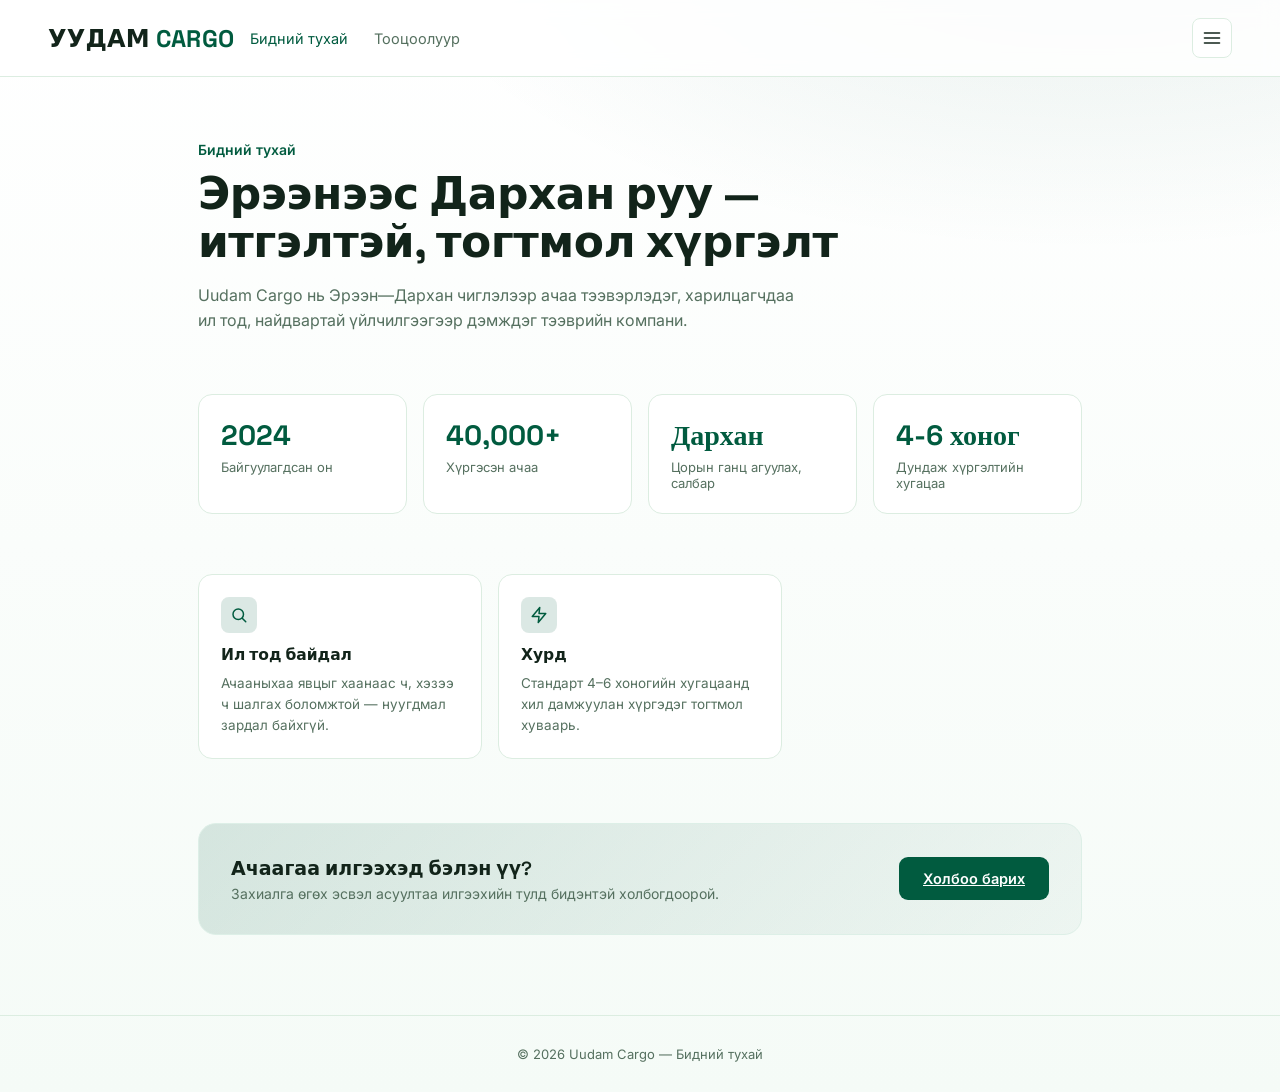
==== commit 56fc1673: "h" ====
--- a/about.html
+++ b/about.html
@@ -12,11 +12,10 @@
 <body class="page-about">
 
 <header>
-  <a class="brand" href="index.html">
+  <a class="brand" href="index.html" aria-label="УУДАМ CARGO нүүр">
     <div class="logo-word">УУДАМ <span>CARGO</span></div>
   </a>
   <nav aria-label="Үндсэн цэс">
-    <a href="index.html">Нүүр</a>
     <a href="about.html" class="active" aria-current="page">Бидний тухай</a>
     <a href="calculator.html">Тооцоолуур</a>
   </nav>
@@ -40,7 +39,6 @@
         <line x1="20" y1="4" x2="4" y2="20"></line>
       </svg>
     </button>
-    <a href="index.html">Нүүр</a>
     <a href="about.html" class="active">Бидний тухай</a>
     <a href="calculator.html">Тооцоолуур</a>
     <a href="index.html#contact">Холбоо барих</a>
--- a/style.css
+++ b/style.css
@@ -61,20 +61,20 @@
 /* ---------- 3. Толгой, цэс ---------- */
 header{
   position:sticky; top:env(safe-area-inset-top,0px); z-index:20;
-  display:flex; align-items:center; justify-content:space-between; gap:16px;
+  display:flex; align-items:center; justify-content:flex-start; gap:16px;
   padding:18px clamp(18px,4vw,48px);
   background:var(--header-bg);
   -webkit-backdrop-filter:blur(10px); backdrop-filter:blur(10px);
   border-bottom:1px solid var(--line);
 }
-.brand{display:flex; align-items:center; gap:10px; text-decoration:none; color:inherit;}
-.logo-word{font-size:24px; font-weight:700; letter-spacing:0.2px; white-space:nowrap;}
+.brand{display:flex; align-items:center; gap:10px; text-decoration:none; color:inherit; flex-shrink:0;}
+.logo-word{display:block; font-size:24px; font-weight:700; letter-spacing:0.2px; white-space:nowrap;}
 .logo-word span{color:var(--accent);}
-nav{display:flex; gap:26px; font-size:14.5px; color:var(--muted);}
+nav{display:flex; justify-content:flex-start; gap:26px; font-size:14.5px; color:var(--muted); margin-right:auto;}
 nav a{color:inherit; text-decoration:none;}
 nav a:hover{color:var(--text);}
 nav a.active{color:var(--accent);}
-.header-actions{display:flex; align-items:center; gap:8px;}
+.header-actions{display:flex; align-items:center; gap:8px; margin-left:auto;}
 
 .menu-btn{
   width:40px; height:40px; border-radius:8px; border:1px solid var(--line); background:var(--panel);
@@ -152,6 +152,7 @@
   background:linear-gradient(135deg, var(--brand), var(--brand-dark)); color:#fff; border:none;
   padding:11px 22px; border-radius:10px; font-weight:700; font-size:14.5px;
 }
+#sendOtpBtn{margin-top:10px;}
 .save-btn:hover{filter:brightness(1.04); transform:translateY(-1px);}
 .save-btn:disabled{opacity:0.5; cursor:not-allowed; transform:none;}
 .cancel-btn{
@@ -211,6 +212,28 @@
   background:var(--panel); border-radius:18px; box-shadow:0 14px 40px rgba(0,0,0,0.25);
   padding:26px 22px 22px;
   --close-offset:16px;   /* padding-top − 10px: ✕ товчны дээд, доод зай тэнцүү (10px) */
+}
+.confirm-overlay{
+  position:fixed; inset:0; z-index:120; display:flex; align-items:center; justify-content:center;
+  background:rgba(10,20,15,0.46); padding:16px;
+}
+.confirm-modal{
+  width:min(100%, 380px); background:var(--panel); border:1px solid var(--line); border-radius:18px;
+  box-shadow:0 18px 45px rgba(1,91,63,0.14); padding:24px 22px 20px;
+}
+.confirm-title{margin:0 0 12px; text-align:center; font-size:20px; font-weight:700; color:var(--text);}
+.confirm-message{margin:0 0 18px; text-align:center; color:var(--muted); font-size:15px; line-height:1.6;}
+.confirm-actions{display:flex; justify-content:center; gap:12px;}
+.confirm-btn{
+  border:none; border-radius:10px; padding:11px 18px; font-size:14px; font-weight:600; font-family:inherit;
+  cursor:pointer; transition:transform .15s ease, filter .15s ease;
+}
+.confirm-btn:hover{transform:translateY(-1px); filter:brightness(1.04);}
+.confirm-btn.primary{
+  background:linear-gradient(135deg, var(--brand), var(--brand-dark)); color:#fff;
+}
+.confirm-btn.secondary{
+  background:#F3F8F5; color:var(--text); border:1px solid var(--line);
 }
 .modal-box h3{font-size:18px; font-weight:700; margin-bottom:6px;}
 .modal-sub{color:var(--muted); font-size:13.5px; margin-bottom:18px; line-height:1.5;}
@@ -243,19 +266,32 @@
 .auth-error, .form-error{color:var(--err); font-size:13px; margin-top:10px; line-height:1.5; display:none;}
 .auth-error.show, .form-error.show{display:block;}
 
+
+
 /* hero, ачаа шалгах */
 .hero{
   max-width:1180px; margin:0 auto;
   padding:clamp(40px,7vw,84px) clamp(18px,4vw,48px) 30px;
-  display:grid; grid-template-columns:1fr; gap:28px;
+  display:grid; grid-template-columns:1fr; gap:10px;
 }
 .hero-top{max-width:640px;}
 .hero .eyebrow{margin-bottom:14px;}
 .page-home h1{font-size:clamp(32px,5vw,52px); line-height:1.08; font-weight:700; letter-spacing:-0.5px;}
 .hero-sub{color:var(--muted); font-size:16.5px; margin-top:16px; line-height:1.55; max-width:520px;}
 
+/* профайл */
+.profile-section{width:100%; max-width:1084px; margin:0 auto; padding:0 0 30px;}
+.profile-head{display:flex; justify-content:space-between; align-items:center; gap:16px; flex-wrap:wrap; margin-bottom:1px;}
+.profile-head .eyebrow{margin-bottom:6px;}
+.profile-head h2{margin:0;}
+.profile-phone{color:var(--muted); font-size:14px;}
+.table-wrap{overflow-x:auto;}
+.profile-section .panel{margin-bottom:0;}
+.profile-section .data-table{min-width:520px;}
+.profile-section .empty-cell{padding:16px;}
+
 .track-box{
-  margin-top:30px; max-width:640px;
+  margin-top:30px; max-width:1084px; width:100%;
   background:var(--panel); border:1px solid var(--line); border-radius:16px; padding:22px;
 }
 .track-box h3{font-size:16px; font-weight:600; margin-bottom:4px;}
@@ -271,21 +307,30 @@
 #trackResult{
   display:none; margin-top:16px; font-size:14.5px; line-height:1.6;
   padding:13px 14px; border-radius:9px; border:1px solid var(--line);
+  overflow-wrap:anywhere; word-break:break-word;
 }
 #trackResult.show{display:block;}
 #trackResult.found{border-color:var(--ok); color:var(--ok); background:rgba(var(--brand-rgb),0.06);}
 #trackResult.notfound{border-color:var(--err); color:var(--err); background:rgba(192,57,43,0.08);}
-
-/* профайл */
-.profile-section{width:100%; max-width:820px; margin:0 auto; padding:0 0 30px;}
-.profile-head{display:flex; justify-content:space-between; align-items:center; gap:16px; flex-wrap:wrap; margin-bottom:18px;}
-.profile-head .eyebrow{margin-bottom:6px;}
-.profile-head h2{margin:0;}
-.profile-phone{color:var(--muted); font-size:14px;}
-.table-wrap{overflow-x:auto;}
-.profile-section .panel{margin-bottom:0;}
-.profile-section .data-table{min-width:520px;}
-.profile-section .empty-cell{padding:16px;}
+.track-summary{
+  display:flex; align-items:center; justify-content:space-between; gap:10px; flex-wrap:wrap;
+  margin-bottom:12px; padding-bottom:10px; border-bottom:1px solid rgba(var(--brand-rgb),0.12);
+}
+.track-summary > div:first-child{
+  font-weight:700; color:var(--text);
+}
+.track-phone{font-size:13px; color:var(--muted);}
+.track-record{
+  background:rgba(255,255,255,0.3); border:1px solid rgba(var(--brand-rgb),0.12);
+  border-radius:10px; padding:12px 12px 10px; margin-top:10px;
+}
+.track-record-head{
+  display:flex; align-items:center; justify-content:space-between; gap:10px; flex-wrap:wrap;
+  margin-bottom:8px;
+}
+.track-record strong{display:block; color:var(--text); font-size:15px; word-break:break-word;}
+.track-item-meta{font-size:13px; color:var(--muted); line-height:1.5;}
+.track-item-meta span{font-weight:600; color:var(--muted); margin-right:4px;}
 
 /* мэдээллийн картууд */
 .content-wrap{
@@ -446,6 +491,7 @@
 .header-user{
   display:flex; align-items:center; gap:10px; padding:7px 10px 7px 12px;
   background:rgba(var(--brand-rgb),0.04); border:1px solid var(--brand-dim); border-radius:999px;
+  margin-left:auto;
 }
 .header-user #userEmailTag{
   font-size:13px; color:var(--muted); font-weight:600; max-width:180px;
@@ -461,7 +507,8 @@
 .page-admin main{max-width:920px; margin:0 auto; padding:clamp(28px,5vw,48px) clamp(18px,4vw,48px) 80px;}
 .page-admin h1{font-size:clamp(22px,3.5vw,30px); font-weight:700; margin-bottom:8px;}
 .page-admin .sub{color:var(--muted); font-size:14.5px; margin-bottom:26px; line-height:1.6;}
-.form-grid{display:grid; grid-template-columns:repeat(3,1fr); gap:0 12px;}
+.form-grid{display:grid; grid-template-columns:repeat(4, minmax(0, 1fr)); gap:12px; align-items:start;}
+.form-grid .field:nth-child(-n + 2){grid-column:span 2;}
 .save-row{margin-top:2px; display:flex; gap:10px; align-items:center;}
 .save-status{font-size:13px; color:var(--ok); font-weight:600;}
 .search-row{margin-bottom:16px;}
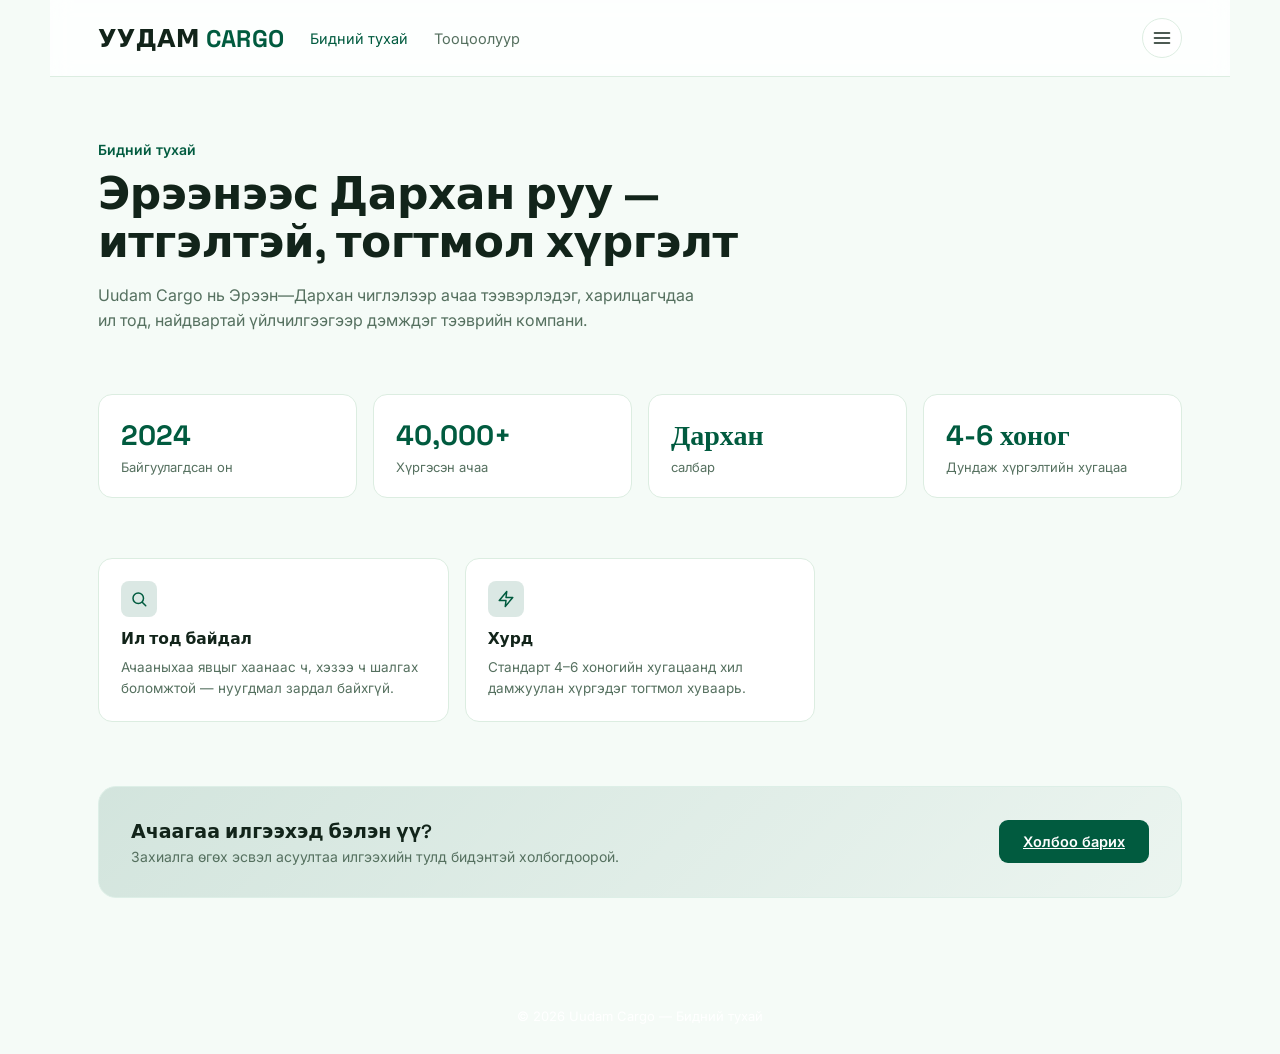
==== commit 4fd3ba8f: "finaly" ====
--- a/about.html
+++ b/about.html
@@ -53,7 +53,7 @@
   <div class="stats">
     <div class="stat"><div class="n">2024</div><div class="l">Байгуулагдсан он</div></div>
     <div class="stat"><div class="n">40,000+</div><div class="l">Хүргэсэн ачаа</div></div>
-    <div class="stat"><div class="n">Дархан</div><div class="l">Цорын ганц агуулах, салбар</div></div>
+    <div class="stat"><div class="n">Дархан</div><div class="l">салбар</div></div>
     <div class="stat"><div class="n">4-6 хоног</div><div class="l">Дундаж хүргэлтийн хугацаа</div></div>
   </div>
 
--- a/style.css
+++ b/style.css
@@ -23,15 +23,15 @@
   --accent:#015B3F;           /* текст, дүрс дээрх ногоон өнгө */
   --ok:#015B3F;
   --err:#C0392B;
-  --header-bg:rgba(255,255,255,0.82);
+  --header-bg:#ffffffd1;
 }
 @media (prefers-color-scheme: dark){
   :root:not([data-theme="light"]){
-    --bg:#0D1712; --bg2:#122019; --panel:#16231C; --line:#22392C;
-    --text:#EAF3EC; --muted:#8FAB9B;
+    --bg:#000000; --bg2:#000000; --panel:#000000; --line:#22392C;
+    --text:#EAF3EC; --muted:#ffffff;
     --brand-dim:#1E5E4E;
     --accent:#4CC38A; --ok:#4CC38A; --err:#E0796A;
-    --header-bg:rgba(13,23,18,0.75);
+    --header-bg:#000000;
   }
 }
 
@@ -44,9 +44,6 @@
 }
 body{
   min-height:100vh;
-  background:
-    radial-gradient(1200px 600px at 85% -10%, rgba(var(--brand-rgb),0.10), transparent 60%),
-    linear-gradient(180deg, var(--bg) 0%, var(--bg2) 100%);
   background-repeat:no-repeat;
   background-color:var(--bg2);
   color:var(--text);
@@ -61,7 +58,8 @@
 /* ---------- 3. Толгой, цэс ---------- */
 header{
   position:sticky; top:env(safe-area-inset-top,0px); z-index:20;
-  display:flex; align-items:center; justify-content:flex-start; gap:16px;
+  display:flex; align-items:center; justify-content:flex-start; gap:26px;
+  width:100%; max-width:1180px; margin-left:auto; margin-right:auto; box-sizing:border-box;
   padding:18px clamp(18px,4vw,48px);
   background:var(--header-bg);
   -webkit-backdrop-filter:blur(10px); backdrop-filter:blur(10px);
@@ -70,14 +68,14 @@
 .brand{display:flex; align-items:center; gap:10px; text-decoration:none; color:inherit; flex-shrink:0;}
 .logo-word{display:block; font-size:24px; font-weight:700; letter-spacing:0.2px; white-space:nowrap;}
 .logo-word span{color:var(--accent);}
-nav{display:flex; justify-content:flex-start; gap:26px; font-size:14.5px; color:var(--muted); margin-right:auto;}
+nav{display:flex; justify-content:flex-start; gap:26px; font-size:14.5px; color:var(--muted);}
 nav a{color:inherit; text-decoration:none;}
 nav a:hover{color:var(--text);}
 nav a.active{color:var(--accent);}
 .header-actions{display:flex; align-items:center; gap:8px; margin-left:auto;}
 
 .menu-btn{
-  width:40px; height:40px; border-radius:8px; border:1px solid var(--line); background:var(--panel);
+  width:40px; height:40px; border-radius:25px; border:1px solid var(--line); background:var(--panel);
   display:flex; align-items:center; justify-content:center; cursor:pointer; color:var(--text); flex-shrink:0;
 }
 .menu-btn svg{width:20px; height:20px;}
@@ -152,7 +150,7 @@
   background:linear-gradient(135deg, var(--brand), var(--brand-dark)); color:#fff; border:none;
   padding:11px 22px; border-radius:10px; font-weight:700; font-size:14.5px;
 }
-#sendOtpBtn{margin-top:10px;}
+#sendOtpBtn{margin-top:15px;}
 .save-btn:hover{filter:brightness(1.04); transform:translateY(-1px);}
 .save-btn:disabled{opacity:0.5; cursor:not-allowed; transform:none;}
 .cancel-btn{
@@ -184,12 +182,13 @@
 .status-pill.done{background:var(--brand-dim);}
 
 footer{
-  border-top:1px solid var(--line); padding:30px clamp(18px,4vw,48px);
-  color:var(--muted); font-size:13px; text-align:center;
+  margin-top :auto;
+  padding:30px clamp(18px,4vw,48px);
+  color:#FFFFFF; font-size:13px; text-align:center;
 }
 
 /* ---------- 5. Нүүр (index.html) ---------- */
-.page-home .hdr-cta{display:inline-block; padding:10px 18px; border-radius:8px; font-size:14.5px; text-decoration:none;}
+.page-home .hdr-cta{display:inline-block; padding:10px 14px; border-radius:20px; font-size:13.5px; text-decoration:none;}
 
 .auth-btn{
   display:flex; align-items:center; gap:7px;
@@ -209,7 +208,7 @@
 .modal-overlay.open{display:flex;}
 .modal-box{
   position:relative; width:min(100%, 380px); max-height:calc(100vh - 24px); overflow-y:auto;
-  background:var(--panel); border-radius:18px; box-shadow:0 14px 40px rgba(0,0,0,0.25);
+  background:var(--panel); border-radius:18px; box-shadow:0 14px 40px #00000040;
   padding:26px 22px 22px;
   --close-offset:16px;   /* padding-top − 10px: ✕ товчны дээд, доод зай тэнцүү (10px) */
 }
@@ -247,6 +246,46 @@
 }
 .modal-close:hover{color:var(--text);}
 .modal-close svg{width:20px; height:20px;}
+.video-modal{
+  position: relative; 
+  width: min(100%, 960px); 
+  background: #000; 
+  border-radius: 12px; 
+  overflow: hidden;
+}
+
+.video-modal video{
+  display: block; 
+  width: 100%; 
+  max-height: calc(100vh - 48px);
+}
+
+.video-modal .video-modal-close{
+  position: absolute !important; 
+  top: 12px !important; 
+  right: 12px !important; 
+  z-index: 9999 !important; 
+  width: 40px !important; 
+  height: 40px !important; 
+  margin: 0 !important; 
+  background: rgba(0, 0, 0, 0.8) !important; 
+  color: #fff !important; 
+  font-size: 22px !important; 
+  line-height: 1 !important;
+  border: 2px solid #fff !important;
+  border-radius: 50% !important;
+  cursor: pointer !important;
+  display: flex !important;
+  align-items: center !important;
+  justify-content: center !important;
+  opacity: 1 !important;
+  visibility: visible !important;
+}
+
+.video-modal .video-modal-close:hover {
+  background: rgba(255, 255, 255, 0.9) !important;
+  color: #000 !important;
+}
 
 .auth-tabs{
   display:flex; gap:8px; margin-bottom:18px; padding:4px;
@@ -271,16 +310,16 @@
 /* hero, ачаа шалгах */
 .hero{
   max-width:1180px; margin:0 auto;
-  padding:clamp(40px,7vw,84px) clamp(18px,4vw,48px) 30px;
+  padding:clamp(40px,7vw,4px) clamp(18px,4vw,48px) 30px;
   display:grid; grid-template-columns:1fr; gap:10px;
 }
 .hero-top{max-width:640px;}
-.hero .eyebrow{margin-bottom:14px;}
-.page-home h1{font-size:clamp(32px,5vw,52px); line-height:1.08; font-weight:700; letter-spacing:-0.5px;}
+.hero .eyebrow{margin-bottom:12px;}
+.page-home h1{margin-bottom: 12px;clamp(32px,5vw,52px); line-height:1.08; font-weight:700; letter-spacing:-0.5px;}
 .hero-sub{color:var(--muted); font-size:16.5px; margin-top:16px; line-height:1.55; max-width:520px;}
 
 /* профайл */
-.profile-section{width:100%; max-width:1084px; margin:0 auto; padding:0 0 30px;}
+.profile-section{width:100%; max-width:1148px; margin:0 auto; padding:0 0 30px;}
 .profile-head{display:flex; justify-content:space-between; align-items:center; gap:16px; flex-wrap:wrap; margin-bottom:1px;}
 .profile-head .eyebrow{margin-bottom:6px;}
 .profile-head h2{margin:0;}
@@ -393,11 +432,6 @@
 .video-card p{color:var(--muted); font-size:13px; margin-top:6px; line-height:1.5;}
 .video-card:hover .play-badge{filter:brightness(1.08);}
 
-.page-home footer{
-  padding:34px clamp(18px,4vw,48px); font-size:13.5px;
-  display:flex; flex-wrap:wrap; gap:18px; justify-content:space-between; align-items:center;
-}
-
 /* хөвөгч тооцоолуур */
 .calc-widget{position:fixed; right:22px; bottom:22px; z-index:30;}
 .calc-fab{
@@ -428,7 +462,7 @@
 .calc-result .big{font-size:20px; font-weight:700; font-family:'Space Grotesk'; color:var(--accent);}
 
 /* ---------- 6. Тооцоолуур (calculator.html) ---------- */
-.page-calc main{max-width:920px; margin:0 auto; padding:clamp(32px,6vw,64px) clamp(18px,4vw,48px) 80px;}
+.page-calc main{max-width:1180px; margin:0 auto; padding:clamp(32px,6vw,64px) clamp(18px,4vw,48px) 200px;}
 .page-calc h1{font-size:clamp(28px,4.5vw,42px); line-height:1.1; font-weight:700; letter-spacing:-0.5px; max-width:600px;}
 .page-calc .sub{color:var(--muted); font-size:16px; margin-top:14px; max-width:540px; line-height:1.55;}
 .layout{margin-top:36px; display:grid; grid-template-columns:1.1fr 0.9fr; gap:24px;}
@@ -449,7 +483,7 @@
 .note{margin-top:18px; font-size:12.5px; color:var(--muted); line-height:1.5;}
 
 /* ---------- 7. Бидний тухай (about.html) ---------- */
-.page-about main{max-width:980px; margin:0 auto; padding:clamp(32px,6vw,64px) clamp(18px,4vw,48px) 80px;}
+.page-about main{max-width:1180px; margin:0 auto; padding:clamp(32px,6vw,64px) clamp(18px,4vw,48px) 80px;}
 .page-about h1{font-size:clamp(28px,4.5vw,44px); line-height:1.1; font-weight:700; letter-spacing:-0.5px; max-width:640px;}
 .page-about .sub{color:var(--muted); font-size:16px; margin-top:16px; max-width:600px; line-height:1.6;}
 .story{margin-top:44px; display:grid; grid-template-columns:1fr 1fr; gap:40px; align-items:start;}
@@ -528,19 +562,30 @@
   .page-calc .result-panel{position:static;}
   .form-grid{grid-template-columns:1fr 1fr;}
 }
-@media (max-width:760px){
+@media (max-width:784px){
   .grid3, .contact-grid, .story, .value-grid{grid-template-columns:1fr;}
   .stats{grid-template-columns:repeat(2, minmax(0,1fr));}
+  nav{display:none;}
 }
 @media (max-width:680px){
-  header{flex-wrap:wrap; row-gap:12px; padding:14px 16px;}
+  header{row-gap:12px; padding:14px 16px; gap:5px;}
   .logo-word{font-size:19px;}
-  nav{display:none;}
+  
   .header-actions{margin-left:auto;}
   .page-admin .logo-word{font-size:18px;}
   .page-admin header{row-gap:8px;}
   .tag{font-size:11.5px; padding:5px 8px;}
-
+}
+ @media (max-width:640px){
+  .auth-btn{padding:10px; border-radius:50%; width:40px; height:40px; justify-content:center;}
+  .auth-btn span{display:none;}
+  .auth-btn svg{width:18px; height:18px;}
+}
+@media (max-width:395px){
+ .page-home .hdr-cta {display: none;}
+}
+
+@media (max-width:680px){
   /* iPhone дээр input дарахад zoom хийхээс сэргийлж 16px */
   .field input, .field select, .track-row input, .calc-field input{font-size:16px;}
 
@@ -552,7 +597,7 @@
   .track-box .hint{font-size:13px;}
   .track-row{flex-direction:column;}
   .track-row button, .track-row input{width:100%; min-width:0;}
-  .profile-section{padding:0 0 18px;}
+  .profile-section{padding:0 0 1px;}
   .profile-section .panel{padding:16px 14px; border-radius:16px; box-shadow:none;}
   .profile-section .data-table{min-width:0;}
   .profile-section .data-table th, .profile-section .data-table td{padding:10px 6px;}
@@ -581,7 +626,7 @@
   .cta-band{flex-direction:column; align-items:flex-start; padding:22px 18px;}
 
   /* админ */
-  .login-wrap{margin:30px auto 36px; padding:0 14px;}
+   .login-wrap{margin:30px auto 36px; padding:0 14px;}
   .login-wrap .panel{padding:18px 16px;}
   .page-admin main{padding:22px 14px 50px;}
   .page-admin .panel{padding:18px 16px;}
@@ -599,17 +644,53 @@
   }
   .row-actions button{flex:1;}
 }
-@media (max-width:520px){
-  .calc-widget{right:14px; bottom:14px;}
-  .calc-panel{width:calc(100vw - 48px); right:-8px;}
-}
-@media (max-width:380px){
-  .hdr-cta{padding:9px 11px; font-size:12px;}
-  .logo-word{font-size:17px;}
-  .auth-btn{width:38px; height:38px;}
-}
-@media (max-width:640px){
-  .auth-btn{padding:10px; border-radius:50%; width:40px; height:40px; justify-content:center;}
-  .auth-btn span{display:none;}
-  .auth-btn svg{width:18px; height:18px;}
-}+
+/* Бүртгэлийн нэмэлт талбарууд */
+.register-only[hidden] {
+  display: none !important;
+}
+
+.register-only {
+  display: flex;
+  flex-direction: column;
+  gap: 8px;
+  width: 100%;
+  margin-bottom: 16px;
+}
+
+.register-only label {
+  display: block;
+  font-size: 14px;
+  font-weight: 600;
+  color: var(--text, inherit);
+}
+
+.register-only input {
+  width:100%;
+  min-width:0;
+  background:var(--bg);
+  border:1px solid var(--line);
+  color:var(--text);
+  padding:11px 12px;
+  border-radius:10px;
+  font-size:14.5px;
+  font-family:inherit;
+  transition:border-color .2s ease, box-shadow .2s ease;
+
+.register-only input:focus {
+ width:100%;
+  min-width:0;
+  background:var(--bg);
+  border:1px solid var(--line);
+  color:var(--text);
+  padding:11px 12px;
+  border-radius:10px;
+  font-size:14.5px;
+  font-family:inherit;
+  transition:border-color .2s ease, box-shadow .2s ease;
+}
+
+.register-only input::placeholder {
+  color: #999;
+  font-size: 13px;
+}
